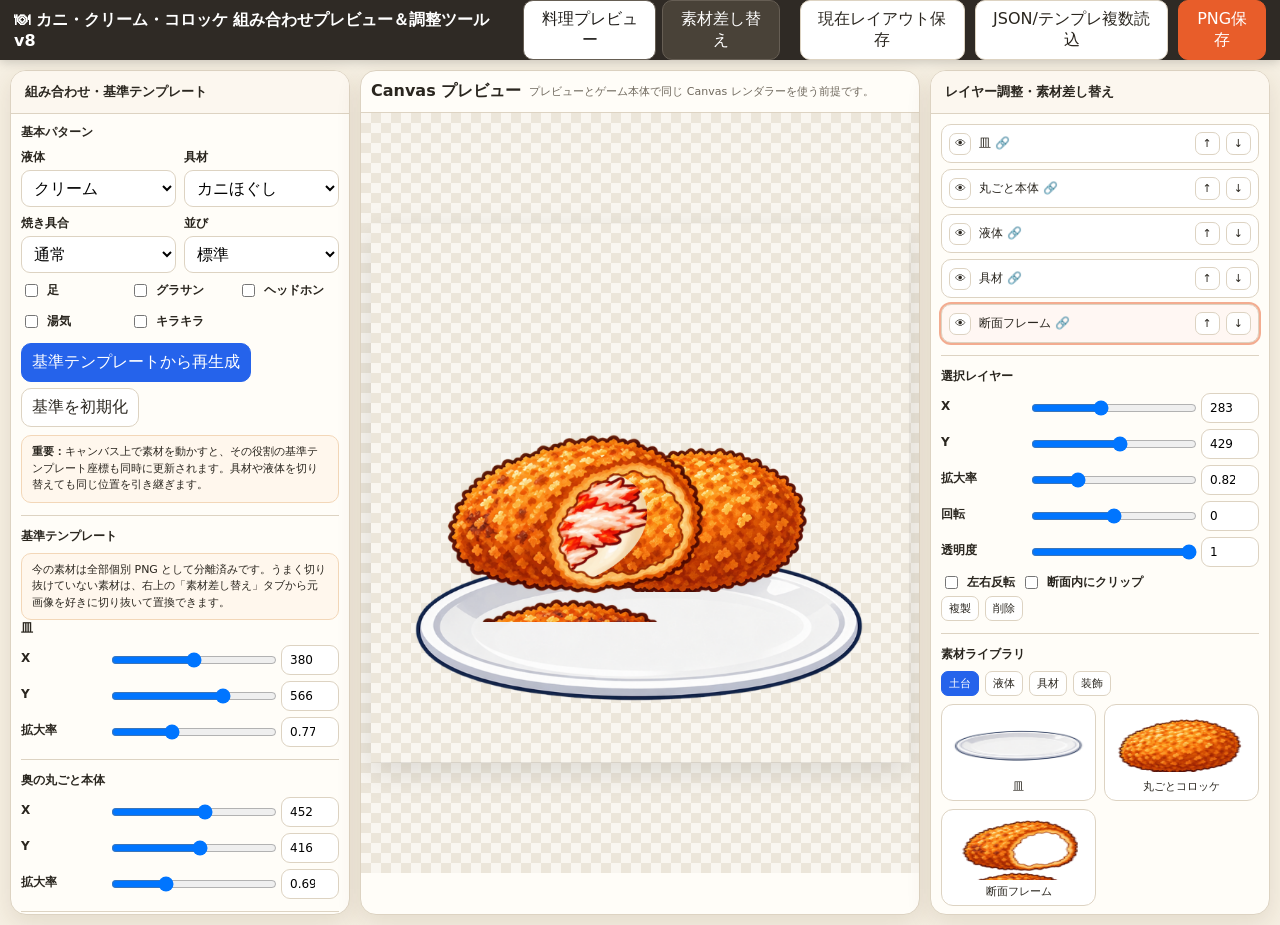
==== index.html @ 798da075 "Add files via upload" ====
<!doctype html><html lang="ja"><head><meta charset="utf-8"><meta name="viewport" content="width=device-width,initial-scale=1,viewport-fit=cover"><title>料理アセット調整ツール v8</title>
<style>
:root{--bg:#f6f0e3;--panel:#fffdf8;--line:#ddd3c2;--ink:#2a261f;--sub:#6f685d;--accent:#e85d2a;--accent2:#2563eb;--shadow:0 8px 24px rgba(87,60,23,.12)}
*{box-sizing:border-box}body{margin:0;background:var(--bg);color:var(--ink);font-family:system-ui,-apple-system,"Yu Gothic UI","Hiragino Sans",sans-serif}button,input,select{font:inherit}button{border:1px solid var(--line);background:white;border-radius:10px;padding:8px 10px;cursor:pointer;color:var(--ink)}button:hover{background:#fff7f0}.primary{background:var(--accent);color:#fff;border-color:var(--accent)}.blue{background:var(--accent2);color:#fff;border-color:var(--accent2)}
header{height:60px;background:#2f2a25;color:#fff;display:flex;align-items:center;gap:10px;padding:0 14px;position:sticky;top:0;z-index:5;box-shadow:0 2px 10px rgba(0,0,0,.18)}header h1{margin:0;font-size:16px;font-weight:800}.spacer{flex:1}.tabs{display:flex;gap:6px}.tabBtn{background:#494238;color:#fff;border-color:#665e54}.tabBtn.active{background:#fff;color:#1f1d1a}
main{padding:10px}.view{display:none}.view.active{display:grid}.panel{background:var(--panel);border:1px solid var(--line);border-radius:16px;box-shadow:var(--shadow);overflow:hidden}.panelTitle{padding:12px 14px;border-bottom:1px solid var(--line);background:#fcf7ef;font-size:13px;font-weight:800}.panelBody{padding:10px;overflow:auto;max-height:calc(100vh - 100px)}.section{border-top:1px solid var(--line);margin-top:12px;padding-top:12px}.section:first-child{border-top:0;margin-top:0;padding-top:0}.sectionTitle{font-size:12px;font-weight:800;margin-bottom:8px}.small{font-size:11px;color:var(--sub);line-height:1.45}.note{padding:8px 10px;background:#fff7ed;border:1px solid #f3d7b8;border-radius:10px;font-size:11px;line-height:1.5}
label{font-size:12px;font-weight:700;display:block;margin-bottom:4px}select,input[type=number]{width:100%;padding:7px 8px;border:1px solid var(--line);border-radius:9px;background:#fff}.grid2{display:grid;grid-template-columns:1fr 1fr;gap:8px}.grid3{display:grid;grid-template-columns:1fr 1fr 1fr;gap:8px}.row{display:flex;gap:6px;align-items:center;flex-wrap:wrap}.check{display:flex;align-items:center;gap:6px;font-size:12px;font-weight:600}.props{display:grid;grid-template-columns:82px 1fr 58px;gap:6px;align-items:center;font-size:12px;margin-bottom:6px}.props input[type=range]{width:100%}
#previewView{grid-template-columns:340px minmax(420px,1fr) 340px;gap:10px}.stagePanel{display:flex;flex-direction:column}.stageTop{padding:10px;border-bottom:1px solid var(--line);display:flex;gap:8px;align-items:center;flex-wrap:wrap}.stageWrap{display:flex;align-items:center;justify-content:center;padding:10px;background:linear-gradient(45deg,#ece6da 25%,transparent 25%) 0 0/20px 20px,linear-gradient(45deg,transparent 75%,#ece6da 75%) 0 0/20px 20px,linear-gradient(45deg,transparent 75%,#ece6da 75%) 10px -10px/20px 20px,linear-gradient(45deg,#ece6da 25%,#f9f6f0 25%) 10px -10px/20px 20px;min-height:760px;overflow:auto}#previewCanvas{max-width:100%;height:auto;touch-action:none;background:transparent;box-shadow:0 10px 30px rgba(0,0,0,.12)}
.layerList{display:flex;flex-direction:column;gap:6px}.layerItem{display:grid;grid-template-columns:24px 1fr auto;gap:6px;align-items:center;padding:7px;border:1px solid var(--line);border-radius:10px;background:#fff;cursor:pointer}.layerItem.sel{outline:2px solid rgba(232,93,42,.5);background:#fff7f3}.layerName{font-size:12px;white-space:nowrap;overflow:hidden;text-overflow:ellipsis}.mini{padding:4px 7px;font-size:11px;border-radius:7px}.eye{padding:0;width:22px;height:22px}.assetGrid{display:grid;grid-template-columns:repeat(2,minmax(0,1fr));gap:8px}.assetCard{border:1px solid var(--line);border-radius:12px;background:#fff;padding:6px;cursor:pointer}.assetCard canvas{width:100%;height:68px;display:block}.assetCard span{display:block;font-size:11px;text-align:center;white-space:nowrap;overflow:hidden;text-overflow:ellipsis}.comboGrid{display:grid;grid-template-columns:repeat(2,minmax(0,1fr));gap:8px}.comboCard{border:1px solid var(--line);border-radius:12px;padding:6px;background:white;cursor:pointer}.comboCard canvas{width:100%;height:auto;background:#fbf7ef;border-radius:8px}.comboCard .cap{font-size:11px;line-height:1.3;margin-top:5px;text-align:center}
#assetView{grid-template-columns:320px 1fr 320px;gap:10px}.cropWrap{display:flex;align-items:center;justify-content:center;background:#e9e2d5;min-height:720px;padding:10px}.cropWrap canvas{max-width:100%;height:auto;box-shadow:0 10px 30px rgba(0,0,0,.18)}.sourceThumbs,.assetThumbs{display:grid;gap:8px}.sourceThumb,.assetThumb{display:flex;align-items:center;gap:8px;text-align:left}.sourceThumb canvas,.assetThumb canvas{width:72px;height:52px;background:#f5f1e8;border-radius:8px;border:1px solid var(--line)}.modeGroup{display:grid;grid-template-columns:1fr 1fr 1fr;gap:6px}.modeGroup button.active{background:#2f2a25;color:#fff}.cropResult{width:100%;height:132px;object-fit:contain;border:1px solid var(--line);border-radius:10px;background:repeating-conic-gradient(#eee 0 25%,#fff 0 50%) 50%/16px 16px}
@media(max-width:1200px){#previewView,#assetView{grid-template-columns:1fr}.panelBody{max-height:none}.stageWrap,.cropWrap{min-height:60vh}}
</style></head><body>
<header><h1>🍽 カニ・クリーム・コロッケ 組み合わせプレビュー＆調整ツール v8</h1><div class="tabs"><button class="tabBtn active" data-view="previewView">料理プレビュー</button><button class="tabBtn" data-view="assetView">素材差し替え</button></div><div class="spacer"></div><button id="exportJsonBtn">現在レイアウト保存</button><button id="importJsonBtn">JSON/テンプレ複数読込</button><button id="exportPngBtn" class="primary">PNG保存</button><input id="jsonFile" type="file" accept="application/json,.json" multiple hidden></header>
<main>
<section id="previewView" class="view active">
<aside class="panel"><div class="panelTitle">組み合わせ・基準テンプレート</div><div class="panelBody">
<div class="section"><div class="sectionTitle">基本パターン</div><div class="grid2"><div><label>液体</label><select id="sauceSelect"></select></div><div><label>具材</label><select id="mainSelect"></select></div><div><label>焼き具合</label><select id="finishSelect"></select></div><div><label>並び</label><select id="layoutSelect"><option value="standard">標準</option><option value="ingredientFocus">具材を強調</option><option value="sauceFocus">液体を強調</option></select></div></div><div class="grid3" style="margin-top:8px"><label class="check"><input type="checkbox" id="legsCheck">足</label><label class="check"><input type="checkbox" id="glassCheck">グラサン</label><label class="check"><input type="checkbox" id="headphoneCheck">ヘッドホン</label><label class="check"><input type="checkbox" id="steamCheck">湯気</label><label class="check"><input type="checkbox" id="sparkleCheck">キラキラ</label></div><div class="row" style="margin-top:8px"><button id="applyBasePreset" class="blue">基準テンプレートから再生成</button><button id="resetLayoutBtn">基準を初期化</button></div><div class="note" style="margin-top:8px"><b>重要：</b>キャンバス上で素材を動かすと、その役割の基準テンプレート座標も同時に更新されます。具材や液体を切り替えても同じ位置を引き継ぎます。</div></div>
<div class="section"><div class="sectionTitle">基準テンプレート</div><div class="note">今の素材は全部個別 PNG として分離済みです。うまく切り抜けていない素材は、右上の「素材差し替え」タブから元画像を好きに切り抜いて置換できます。</div><div id="globalControls"></div><div class="row" style="margin-top:8px"><button id="applyGlobalBtn" class="blue">基準テンプレートを反映</button><button id="resetGlobalBtn">基準テンプレートを初期化</button></div></div>
<div class="section"><div class="sectionTitle">テンプレートライブラリ</div>
<div class="grid2"><div><label>テンプレ名</label><input id="templateName" type="text" value="通常料理" style="width:100%;padding:7px 8px;border:1px solid var(--line);border-radius:9px"></div><div><label>保存済み</label><select id="templateSelect"></select></div></div>
<div class="row" style="margin-top:8px"><button id="saveTemplateBtn">現在を保存/更新</button><button id="loadTemplateBtn">選択を読込</button><button id="deleteTemplateBtn">選択を削除</button></div>
<div class="row" style="margin-top:6px"><button id="exportTemplateBtn">選択テンプレを書き出し</button><button id="exportProjectBtn" class="blue">ゲーム取り込み用に全部書き出し</button></div>
<div class="small" style="margin-top:6px">複数のテンプレートを同時に保持できます。v6のJSONを複数選択して読み込むこともできます。ゲーム取り込み用JSONには、全テンプレート・追加レイヤー・素材差し替えをまとめて保存します。</div></div>
<div class="section"><div class="sectionTitle">全パターン一覧</div><div class="row"><button id="buildComboGrid" class="blue">一覧を生成 / 更新</button></div><div id="comboGrid" class="comboGrid" style="margin-top:8px"></div></div>
</div></aside>
<section class="panel stagePanel"><div class="stageTop"><strong>Canvas プレビュー</strong><span class="small">プレビューとゲーム本体で同じ Canvas レンダラーを使う前提です。</span></div><div class="stageWrap"><canvas id="previewCanvas" width="760" height="760"></canvas></div></section>
<aside class="panel"><div class="panelTitle">レイヤー調整・素材差し替え</div><div class="panelBody"><div id="layerList" class="layerList"></div><div class="section"><div class="sectionTitle">選択レイヤー</div><div id="layerNone" class="small">レイヤーを選択してください。</div><div id="layerProps" hidden><div class="props"><label>X</label><input id="xRange" type="range" min="-200" max="960"><input id="xNum" type="number"></div><div class="props"><label>Y</label><input id="yRange" type="range" min="-200" max="960"><input id="yNum" type="number"></div><div class="props"><label>拡大率</label><input id="scaleRange" type="range" min="0.05" max="3" step="0.01"><input id="scaleNum" type="number" step="0.01"></div><div class="props"><label>回転</label><input id="rotRange" type="range" min="-180" max="180"><input id="rotNum" type="number"></div><div class="props"><label>透明度</label><input id="alphaRange" type="range" min="0" max="1" step="0.01"><input id="alphaNum" type="number" step="0.01"></div><div class="row"><label class="check"><input id="flipX" type="checkbox">左右反転</label><label class="check"><input id="clipCheck" type="checkbox">断面内にクリップ</label></div><div class="row"><button id="dupLayerBtn" class="mini">複製</button><button id="delLayerBtn" class="mini">削除</button></div></div></div>
<div class="section"><div class="sectionTitle">素材ライブラリ</div><div class="row" style="margin:8px 0"><button class="mini libTab blue" data-cat="base">土台</button><button class="mini libTab" data-cat="sauce">液体</button><button class="mini libTab" data-cat="main">具材</button><button class="mini libTab" data-cat="extra">装飾</button></div><div id="assetGrid" class="assetGrid"></div></div>
<div class="section"><div class="sectionTitle">断面マスク</div><div class="props"><label>中心X</label><input id="maskX" type="range" min="0" max="760"><input id="maskXn" type="number"></div><div class="props"><label>中心Y</label><input id="maskY" type="range" min="0" max="760"><input id="maskYn" type="number"></div><div class="props"><label>横半径</label><input id="maskRX" type="range" min="20" max="320"><input id="maskRXn" type="number"></div><div class="props"><label>縦半径</label><input id="maskRY" type="range" min="20" max="260"><input id="maskRYn" type="number"></div><label class="check"><input id="showMask" type="checkbox">断面マスクを表示</label></div></div></aside>
</section>
<section id="assetView" class="view">
<aside class="panel"><div class="panelTitle">素材管理</div><div class="panelBody"><div class="section"><div class="sectionTitle">分離済み素材一覧</div><div class="small">ここから置き換えたい素材を選びます。</div><div id="assetThumbs" class="assetThumbs"></div></div><div class="section"><div class="sectionTitle">アセットパック</div><div class="row"><button id="exportAssetPackBtn">差し替え素材を書き出し</button><button id="importAssetPackBtn">差し替え素材を読込</button></div><div class="row" style="margin-top:6px"><button id="resetSelectedAssetBtn">選択素材を初期化</button><button id="resetAllAssetsBtn">全部初期化</button></div><input id="assetPackFile" type="file" accept="application/json" hidden></div></div></aside>
<section class="panel"><div class="panelTitle">元画像から切り抜き</div><div class="panelBody"><div class="section"><div class="sectionTitle">元画像</div><div id="sourceThumbs" class="sourceThumbs"></div><div class="row" style="margin-top:8px"><label class="check">追加ソース画像 <input id="uploadSourceInput" type="file" accept="image/*"></label></div></div><div class="section"><div class="sectionTitle">切り抜き方法</div><div class="modeGroup"><button data-mode="rect" class="active">矩形</button><button data-mode="polygon">多角形</button><button data-mode="free">自由</button></div></div><div class="section"><div class="sectionTitle">設定</div><div class="props"><label>余白</label><input id="cropPad" type="range" min="0" max="80" value="10"><input id="cropPadNum" type="number" value="10"></div><div class="row"><button id="clearCropSel">範囲クリア</button><button id="makeCropBtn" class="blue">切り抜き作成</button><button id="saveCropBtn">PNG保存</button></div><div class="row" style="margin-top:6px"><button id="applyCropToAssetBtn" class="primary">この素材IDを置き換える</button></div></div><div class="cropWrap"><canvas id="cropCanvas" width="960" height="760"></canvas></div></div></section>
<aside class="panel"><div class="panelTitle">切り抜き結果</div><div class="panelBody"><div class="section"><div class="sectionTitle">現在選択中の素材</div><div id="selectedAssetName" class="small">未選択</div><img id="selectedAssetPreview" class="cropResult" alt="selected asset"></div><div class="section"><div class="sectionTitle">切り抜き結果</div><img id="cropResult" class="cropResult" alt="crop result"></div><div class="section"><div class="sectionTitle">使い方</div><div class="note">1. 左の一覧で素材を選ぶ<br>2. 中央で元画像を選ぶ<br>3. 切り抜いて「この素材IDを置き換える」<br>4. 差し替え素材を書き出し、ゲーム側へ持ち込み</div></div></div></aside>
</section>
</main>
<script src="renderer.js"></script>
<script>
const R=window.KaniDishRenderer;const $=s=>document.querySelector(s),$$=s=>Array.from(document.querySelectorAll(s));
const state={images:{},defaultImages:{},overrides:{},slots:R.createDefaultSlots(),mask:R.createDefaultMask(),layers:[],extraLayers:[],templates:[],activeTemplateId:null,selected:null,showMask:false,libCat:'base',selectedAssetId:'plate'};let uid=1,extraSeq=1;
const canvas=$('#previewCanvas'),ctx=canvas.getContext('2d');
function loadImage(src){return new Promise((res,rej)=>{const i=new Image();i.onload=()=>res(i);i.onerror=rej;i.src=src;});}
function blobDataUrl(blob){return new Promise(res=>{const r=new FileReader();r.onload=()=>res(r.result);r.readAsDataURL(blob);});}
function recipe(){return{sauce:$('#sauceSelect').value,main:$('#mainSelect').value,finish:$('#finishSelect').value,layout:$('#layoutSelect').value,legs:$('#legsCheck').checked,glasses:$('#glassCheck').checked,headphones:$('#headphoneCheck').checked,steam:$('#steamCheck').checked,sparkle:$('#sparkleCheck').checked};}
function setRecipe(r){$('#sauceSelect').value=r.sauce;$('#mainSelect').value=r.main;$('#finishSelect').value=r.finish;$('#layoutSelect').value=r.layout||'standard';$('#legsCheck').checked=!!r.legs;$('#glassCheck').checked=!!r.glasses;$('#headphoneCheck').checked=!!r.headphones;$('#steamCheck').checked=!!r.steam;$('#sparkleCheck').checked=!!r.sparkle;}
function rebuild(){const base=R.buildRecipeLayers(recipe(),state.slots,state.mask).map(l=>({...l,uid:'l'+uid++}));const extras=state.extraLayers.map(e=>({...e,uid:'l'+uid++,bound:false}));state.layers=[...base,...extras];state.selected=state.layers.at(-1)?.uid||null;syncLayers();syncProps();draw();}
function draw(){R.renderDish(ctx,state.images,{layers:state.layers,mask:state.mask,recipe:recipe()},{showMask:state.showMask});}
function selected(){return state.layers.find(l=>l.uid===state.selected)||null;}function sorted(){return [...state.layers].sort((a,b)=>a.z-b.z);}
function commitLayerToSlot(l){if(!l)return;if(l.bound&&l.role&&state.slots[l.role]){const s=state.slots[l.role];s.x=l.x;s.y=l.y;s.scale=l.scale;s.rotation=l.rotation;s.z=l.z;s.alpha=l.alpha==null?1:Number(l.alpha);s.flipX=!!l.flipX;s.visible=l.visible!==false;s.clip=!!l.clip;if(l.role==='main'){const r=recipe();s.rotation=l.rotation-(r.main==='kombu'?12:r.main==='boots'?8:0);}return;}if(!l.bound&&l.instanceId){const e=state.extraLayers.find(x=>x.instanceId===l.instanceId);if(e){Object.assign(e,{name:l.name,assetId:l.assetId,semanticRole:l.semanticRole||l.role||inferSemanticRole(l),x:l.x,y:l.y,scale:l.scale,rotation:l.rotation,alpha:l.alpha,flipX:l.flipX,clip:l.clip,visible:l.visible,z:l.z});}}}
function inferSemanticRole(l){if(l?.semanticRole)return l.semanticRole;if(l?.role)return l.role;const id=l?.assetId||'';if(['steam','sparkle','glasses','headphones','shoeL','shoeR'].includes(id))return id;return R.assetMap[id]?.cat||'extra';}
function syncLayers(){const b=$('#layerList');b.innerHTML='';sorted().forEach(l=>{const d=document.createElement('div');d.className='layerItem'+(l.uid===state.selected?' sel':'');d.innerHTML=`<button class="eye mini" data-eye="${l.uid}">${l.visible?'👁':'🚫'}</button><div class="layerName">${l.name}${l.bound?' 🔗':` [${l.semanticRole||inferSemanticRole(l)}]`}</div><div class="row"><button class="mini" data-up="${l.uid}">↑</button><button class="mini" data-down="${l.uid}">↓</button></div>`;d.onclick=e=>{if(e.target.closest('button'))return;state.selected=l.uid;syncLayers();syncProps();draw();};b.appendChild(d);});$$('[data-eye]').forEach(x=>x.onclick=e=>{e.stopPropagation();const l=state.layers.find(q=>q.uid===x.dataset.eye);l.visible=!l.visible;commitLayerToSlot(l);syncLayers();draw();});$$('[data-up]').forEach(x=>x.onclick=e=>{e.stopPropagation();shift(x.dataset.up,1)});$$('[data-down]').forEach(x=>x.onclick=e=>{e.stopPropagation();shift(x.dataset.down,-1)});}
function shift(id,dir){const a=sorted(),i=a.findIndex(x=>x.uid===id),j=i+dir;if(j<0||j>=a.length)return;[a[i].z,a[j].z]=[a[j].z,a[i].z];commitLayerToSlot(a[i]);commitLayerToSlot(a[j]);syncLayers();draw();}
function syncProps(){const l=selected();$('#layerNone').hidden=!!l;$('#layerProps').hidden=!l;if(l){[['x',l.x],['y',l.y],['scale',l.scale],['rot',l.rotation],['alpha',l.alpha]].forEach(([k,v])=>{$('#'+k+'Range').value=v;$('#'+k+'Num').value=v;});$('#flipX').checked=!!l.flipX;$('#clipCheck').checked=!!l.clip;}[['maskX','x'],['maskY','y'],['maskRX','rx'],['maskRY','ry']].forEach(([id,k])=>{$('#'+id).value=state.mask[k];$('#'+id+'n').value=state.mask[k];});$('#showMask').checked=state.showMask;renderSlotControls();}
function bind(id,key){const fn=v=>{const l=selected();if(!l)return;l[key]=Number(v);commitLayerToSlot(l);syncProps();draw();};$('#'+id+'Range').oninput=e=>fn(e.target.value);$('#'+id+'Num').oninput=e=>fn(e.target.value);}bind('x','x');bind('y','y');bind('scale','scale');bind('rot','rotation');bind('alpha','alpha');
$('#flipX').onchange=e=>{const l=selected();if(l){l.flipX=e.target.checked;commitLayerToSlot(l);draw();}};$('#clipCheck').onchange=e=>{const l=selected();if(l){l.clip=e.target.checked;commitLayerToSlot(l);draw();}};$('#dupLayerBtn').onclick=()=>{const l=selected();if(!l)return;const semanticRole=l.semanticRole||l.role||inferSemanticRole(l);const e={instanceId:'extra_'+extraSeq++,semanticRole,role:semanticRole,name:l.name+' 複製',assetId:l.assetId,x:l.x+15,y:l.y+15,scale:l.scale,rotation:l.rotation,alpha:l.alpha,flipX:l.flipX,clip:l.clip,visible:l.visible,z:l.z+.01,bound:false};state.extraLayers.push(e);rebuild();const made=state.layers.find(x=>x.instanceId===e.instanceId);if(made)state.selected=made.uid;syncLayers();syncProps();draw();};$('#delLayerBtn').onclick=()=>{const l=selected();if(l&&!l.bound&&l.instanceId)state.extraLayers=state.extraLayers.filter(x=>x.instanceId!==l.instanceId);state.layers=state.layers.filter(x=>x.uid!==state.selected);state.selected=state.layers.at(-1)?.uid||null;syncLayers();syncProps();draw();};
[['maskX','x'],['maskY','y'],['maskRX','rx'],['maskRY','ry']].forEach(([id,k])=>{const fn=v=>{state.mask[k]=Number(v);syncProps();draw();};$('#'+id).oninput=e=>fn(e.target.value);$('#'+id+'n').oninput=e=>fn(e.target.value);});$('#showMask').onchange=e=>{state.showMask=e.target.checked;draw();};
function renderSlotControls(){const box=$('#globalControls');if(!box)return;box.innerHTML='';const roles=[['plate','皿'],['backBody','奥の丸ごと本体'],['cutFrame','手前の断面'],['sauce','液体'],['main','具材'],['glasses','グラサン'],['headphones','ヘッドホン']];roles.forEach(([role,label])=>{const s=state.slots[role];const sec=document.createElement('div');sec.className='section';sec.innerHTML=`<div class="sectionTitle">${label}</div><div class="props"><label>X</label><input data-role="${role}" data-key="x" type="range" min="-100" max="860" value="${s.x}"><input data-role-num="${role}" data-key="x" type="number" value="${s.x}"></div><div class="props"><label>Y</label><input data-role="${role}" data-key="y" type="range" min="-100" max="860" value="${s.y}"><input data-role-num="${role}" data-key="y" type="number" value="${s.y}"></div><div class="props"><label>拡大率</label><input data-role="${role}" data-key="scale" type="range" min=".1" max="2" step=".01" value="${s.scale}"><input data-role-num="${role}" data-key="scale" type="number" step=".01" value="${s.scale}"></div>`;box.appendChild(sec);});$$('[data-role]').forEach(el=>el.oninput=e=>{const r=e.target.dataset.role,k=e.target.dataset.key;state.slots[r][k]=Number(e.target.value);rebuild();});$$('[data-role-num]').forEach(el=>el.oninput=e=>{const r=e.target.dataset.role,k=e.target.dataset.key;state.slots[r][k]=Number(e.target.value);rebuild();});}
$('#applyGlobalBtn').onclick=()=>rebuild();$('#resetGlobalBtn').onclick=()=>{state.slots=R.createDefaultSlots();state.mask=R.createDefaultMask();rebuild();};
function renderAssetGrid(){const grid=$('#assetGrid');const list=state.libCat==='base'?[R.assetMap.plate,R.assetMap.whole,R.assetMap.cutFrame]:state.libCat==='sauce'?R.defs.sauces:state.libCat==='main'?R.defs.mains:[R.assetMap.shoeL,R.assetMap.shoeR,R.assetMap.glasses,R.assetMap.headphones,R.assetMap.steam,R.assetMap.sparkle];grid.innerHTML='';list.forEach(def=>{const c=document.createElement('div');c.className='assetCard';c.appendChild(R.makeThumbCanvas(state.images[def.id]));const sp=document.createElement('span');sp.textContent=def.name+(state.overrides[def.id]?' *':'');c.appendChild(sp);c.onclick=()=>{const l=selected();if(!l){alert('先にレイヤーを選択してください。');return;}l.assetId=def.id;l.name=def.name;commitLayerToSlot(l);draw();syncLayers();};grid.appendChild(c);});}
$$('.libTab').forEach(b=>b.onclick=()=>{$$('.libTab').forEach(x=>x.classList.remove('blue'));b.classList.add('blue');state.libCat=b.dataset.cat;renderAssetGrid();});
function renderCombos(){const box=$('#comboGrid');box.innerHTML='';const r=recipe();R.defs.mains.forEach(m=>R.defs.sauces.forEach(s=>{const card=document.createElement('div');card.className='comboCard';const cv=document.createElement('canvas');cv.width=220;cv.height=170;const tmp=document.createElement('canvas');tmp.width=760;tmp.height=760;R.renderDish(tmp.getContext('2d'),state.images,{layers:R.buildRecipeLayers({...r,main:m.id,sauce:s.id},state.slots,state.mask),mask:state.mask,recipe:{...r,main:m.id,sauce:s.id}},{backgroundFill:'#fbf7ef'});cv.getContext('2d').drawImage(tmp,0,0,220,170);card.appendChild(cv);const cap=document.createElement('div');cap.className='cap';cap.textContent=`${m.name} × ${s.name}`;card.appendChild(cap);card.onclick=()=>{$('#mainSelect').value=m.id;$('#sauceSelect').value=s.id;rebuild();};box.appendChild(card);}));}
let drag=null;function pt(e){const r=canvas.getBoundingClientRect();return{x:(e.clientX-r.left)*760/r.width,y:(e.clientY-r.top)*760/r.height};}function hit(p){for(const l of sorted().reverse()){if(l.visible===false)continue;const img=state.images[l.assetId];if(Math.abs(p.x-l.x)<=img.width*l.scale/2&&Math.abs(p.y-l.y)<=img.height*l.scale/2)return l;}return null;}
canvas.onpointerdown=e=>{const p=pt(e),l=hit(p);if(!l)return;state.selected=l.uid;syncLayers();syncProps();drag={uid:l.uid,dx:p.x-l.x,dy:p.y-l.y};canvas.setPointerCapture(e.pointerId);};canvas.onpointermove=e=>{if(!drag)return;const p=pt(e),l=state.layers.find(x=>x.uid===drag.uid);if(!l)return;l.x=p.x-drag.dx;l.y=p.y-drag.dy;commitLayerToSlot(l);syncProps();draw();};canvas.onpointerup=()=>drag=null;canvas.onpointerleave=()=>drag=null;
function download(blob,name){const a=document.createElement('a');a.href=URL.createObjectURL(blob);a.download=name;a.click();setTimeout(()=>URL.revokeObjectURL(a.href),1500);}$('#exportPngBtn').onclick=()=>{R.renderDish(ctx,state.images,{layers:state.layers,mask:state.mask,recipe:recipe()},{backgroundFill:'#fff'});canvas.toBlob(b=>download(b,'dish-preview.png'));setTimeout(draw,30);};
async function applyOverrides(obj){state.overrides={...obj};state.images={...state.defaultImages};for(const[id,url]of Object.entries(state.overrides))if(url)state.images[id]=await loadImage(url);}
function currentTemplateSnapshot(name){return{id:state.activeTemplateId||('tpl_'+Date.now()+'_'+Math.random().toString(16).slice(2)),name:name||$('#templateName').value.trim()||'テンプレート',slots:JSON.parse(JSON.stringify(state.slots)),mask:JSON.parse(JSON.stringify(state.mask)),recipe:JSON.parse(JSON.stringify(recipe())),extraLayers:JSON.parse(JSON.stringify(state.extraLayers))};}
function normalizeExtraLayers(arr){return(Array.isArray(arr)?arr:[]).map((e,i)=>({instanceId:e.instanceId||('extra_'+extraSeq++),semanticRole:e.semanticRole||e.role||inferSemanticRole(e),role:e.semanticRole||e.role||inferSemanticRole(e),name:e.name||R.assetMap[e.assetId]?.name||'追加レイヤー',assetId:e.assetId,x:Number(e.x||0),y:Number(e.y||0),scale:Number(e.scale||1),rotation:Number(e.rotation||0),alpha:e.alpha==null?1:Number(e.alpha),flipX:!!e.flipX,clip:!!e.clip,visible:e.visible!==false,z:Number(e.z||6),bound:false}));}
async function loadTemplateObject(o){state.slots=Object.assign(R.createDefaultSlots(),o.slots||{});state.mask=Object.assign(R.createDefaultMask(),o.mask||{});setRecipe(Object.assign({},R.defaultRecipe,o.recipe||{}));state.extraLayers=normalizeExtraLayers(o.extraLayers||o.extras||[]);if(o.overrides)await applyOverrides({...state.overrides,...o.overrides});rebuild();renderAssetGrid();renderAssetThumbs();}
function saveTemplateLibrary(){localStorage.setItem('kaniDishTemplateLibraryV8',JSON.stringify(state.templates));}
function renderTemplateLibrary(){const sel=$('#templateSelect');if(!sel)return;sel.innerHTML=state.templates.length?state.templates.map(t=>`<option value="${t.id}">${t.name}</option>`).join(''):'<option value="">（まだありません）</option>';if(state.activeTemplateId&&state.templates.some(t=>t.id===state.activeTemplateId))sel.value=state.activeTemplateId;else if(state.templates[0])sel.value=state.templates[0].id;}
function upsertCurrentTemplate(){const name=$('#templateName').value.trim()||'テンプレート';let id=state.activeTemplateId;let idx=state.templates.findIndex(t=>t.id===id);if(idx<0){id='tpl_'+Date.now()+'_'+Math.random().toString(16).slice(2);state.activeTemplateId=id;idx=state.templates.length;}const snap=currentTemplateSnapshot(name);snap.id=id;if(idx===state.templates.length)state.templates.push(snap);else state.templates[idx]=snap;saveTemplateLibrary();renderTemplateLibrary();return snap;}
$('#exportJsonBtn').onclick=()=>download(new Blob([JSON.stringify({format:'kani-dish-layout-v7',slots:state.slots,mask:state.mask,recipe:recipe(),extraLayers:state.extraLayers,overrides:state.overrides},null,2)],{type:'application/json'}),'kani-dish-layout-v7.json');
$('#importJsonBtn').onclick=()=>$('#jsonFile').click();
$('#jsonFile').onchange=async e=>{const files=[...e.target.files];if(!files.length)return;let first=null;for(const f of files){try{const o=JSON.parse(await f.text());if((o.format==='kani-dish-project-v8'||o.format==='kani-dish-project-v8')&&Array.isArray(o.templates)){if(o.overrides)await applyOverrides({...state.overrides,...o.overrides});for(const t of o.templates){const nt={...t,id:t.id||('tpl_'+Date.now()+'_'+Math.random().toString(16).slice(2)),name:t.name||f.name.replace(/\.json$/i,'')};const ix=state.templates.findIndex(x=>x.id===nt.id);if(ix>=0)state.templates[ix]=nt;else state.templates.push(nt);if(!first)first=nt;}}else{const nt={id:'tpl_'+Date.now()+'_'+Math.random().toString(16).slice(2),name:o.name||f.name.replace(/\.json$/i,''),slots:o.slots||R.createDefaultSlots(),mask:o.mask||R.createDefaultMask(),recipe:o.recipe||R.defaultRecipe,extraLayers:o.extraLayers||o.extras||[]};if(o.overrides)await applyOverrides({...state.overrides,...o.overrides});state.templates.push(nt);if(!first)first=nt;}}catch(err){alert(`${f.name}: 読み込み失敗 - ${err.message}`);}}saveTemplateLibrary();renderTemplateLibrary();if(first){state.activeTemplateId=first.id;$('#templateName').value=first.name;await loadTemplateObject(first);}e.target.value='';};
$('#applyBasePreset').onclick=()=>rebuild();$('#resetLayoutBtn').onclick=()=>{state.slots=R.createDefaultSlots();state.mask=R.createDefaultMask();state.extraLayers=[];rebuild();};$('#buildComboGrid').onclick=renderCombos;
$('#saveTemplateBtn').onclick=()=>{upsertCurrentTemplate();alert('テンプレートライブラリに保存しました。');};
$('#loadTemplateBtn').onclick=async()=>{const id=$('#templateSelect').value,t=state.templates.find(x=>x.id===id);if(!t)return alert('テンプレートを選択してください。');state.activeTemplateId=t.id;$('#templateName').value=t.name;await loadTemplateObject(t);};
$('#deleteTemplateBtn').onclick=()=>{const id=$('#templateSelect').value;if(!id)return;state.templates=state.templates.filter(t=>t.id!==id);if(state.activeTemplateId===id)state.activeTemplateId=null;saveTemplateLibrary();renderTemplateLibrary();};
$('#exportTemplateBtn').onclick=()=>{const id=$('#templateSelect').value,t=state.templates.find(x=>x.id===id)||upsertCurrentTemplate();download(new Blob([JSON.stringify({format:'kani-dish-template-v8',...t,overrides:state.overrides},null,2)],{type:'application/json'}),`${(t.name||'template').replace(/[\\/:*?\"<>|]/g,'_')}.json`);};
$('#exportProjectBtn').onclick=()=>{upsertCurrentTemplate();const project={format:'kani-dish-project-v8',version:8,exportedAt:new Date().toISOString(),canvas:{width:760,height:760},templates:state.templates,overrides:state.overrides,assetIds:Object.keys(R.assetMap),roleSchema:{baseSlots:['plate','backBody','sauce','main','cutFrame','shoeL','shoeR','glasses','headphones','steam','sparkle'],slotFields:['x','y','scale','rotation','alpha','flipX','clip','visible','z'],extraLayerFields:['instanceId','semanticRole','role','assetId','x','y','scale','rotation','alpha','flipX','clip','visible','z'],meaning:'基準スロットと追加レイヤーの両方で alpha / flipX / clip / visible / z を保存します。semanticRole は複製元の意味を保持します。例: 湯気を複製すると semanticRole=steam のままです。'},notes:'ゲーム本体取り込み用。templatesには複数レイアウトを保存。基準スロットの左右反転・透明度・表示状態も保持し、extraLayersには複製した湯気などの意味付き追加レイヤーを保存。'};download(new Blob([JSON.stringify(project,null,2)],{type:'application/json'}),'kani-dish-game-project-v8.json');};
// asset manager / crop (same source images, replacement changes asset ID itself)
function renderAssetThumbs(){const box=$('#assetThumbs');box.innerHTML='';Object.values(R.assetMap).forEach(d=>{const b=document.createElement('button');b.className='assetThumb';b.style.outline=state.selectedAssetId===d.id?'2px solid #2563eb':'none';b.appendChild(R.makeThumbCanvas(state.images[d.id],72,52));const s=document.createElement('span');s.textContent=d.name+(state.overrides[d.id]?' *':'');b.appendChild(s);b.onclick=()=>{state.selectedAssetId=d.id;renderAssetThumbs();renderSelectedAsset();};box.appendChild(b);});renderSelectedAsset();}
function renderSelectedAsset(){const d=R.assetMap[state.selectedAssetId];$('#selectedAssetName').textContent=d?`${d.name} (${d.id})`:'未選択';$('#selectedAssetPreview').src=state.images[state.selectedAssetId]?.src||'';}
const sourceDefs=[{id:'croq',name:'コロッケ素材シート',src:'source/croquette_sheet.png'},{id:'fill',name:'具材素材シート',src:'source/fill_sheet.png'}],sourceImages={};let currentSourceId='croq';const cropCanvas=$('#cropCanvas'),cctx=cropCanvas.getContext('2d');let cropMode='rect',selection=[],drawing=false,start=null,resultBlob=null,view={scale:1,ox:0,oy:0};
function currentImg(){return sourceImages[currentSourceId];}function renderSources(){const box=$('#sourceThumbs');box.innerHTML='';for(const[id,img]of Object.entries(sourceImages)){const b=document.createElement('button');b.className='sourceThumb';b.style.outline=currentSourceId===id?'2px solid #2563eb':'none';b.appendChild(R.makeThumbCanvas(img,72,52));const s=document.createElement('span');s.textContent=sourceDefs.find(x=>x.id===id)?.name||id;b.appendChild(s);b.onclick=()=>{currentSourceId=id;fit();selection=[];renderSources();drawCrop();};box.appendChild(b);}}
function fit(){const i=currentImg();if(!i)return;view.scale=Math.min((960-30)/i.width,(760-30)/i.height);view.ox=(960-i.width*view.scale)/2;view.oy=(760-i.height*view.scale)/2;}function cp(e){const r=cropCanvas.getBoundingClientRect();return{x:(e.clientX-r.left)*960/r.width,y:(e.clientY-r.top)*760/r.height};}function toImg(p){return{x:(p.x-view.ox)/view.scale,y:(p.y-view.oy)/view.scale};}function toC(p){return{x:p.x*view.scale+view.ox,y:p.y*view.scale+view.oy};}
function drawCrop(){cctx.clearRect(0,0,960,760);cctx.fillStyle='#d8d0c4';cctx.fillRect(0,0,960,760);const i=currentImg();if(!i)return;cctx.drawImage(i,view.ox,view.oy,i.width*view.scale,i.height*view.scale);if(selection.length){cctx.beginPath();let p=toC(selection[0]);cctx.moveTo(p.x,p.y);for(let n=1;n<selection.length;n++){p=toC(selection[n]);cctx.lineTo(p.x,p.y);}if(cropMode==='rect'||(cropMode==='free'&&!drawing))cctx.closePath();cctx.fillStyle='rgba(239,84,40,.18)';cctx.strokeStyle='#ef5428';cctx.fill();cctx.stroke();}}
$$('[data-mode]').forEach(b=>b.onclick=()=>{$$('[data-mode]').forEach(x=>x.classList.remove('active'));b.classList.add('active');cropMode=b.dataset.mode;selection=[];drawCrop();});$('#clearCropSel').onclick=()=>{selection=[];drawCrop();};cropCanvas.onpointerdown=e=>{const p=toImg(cp(e));if(cropMode==='rect'){drawing=true;start=p;selection=[p,p,{...p},{...p}];}else if(cropMode==='polygon'){selection.push(p);drawCrop();}else{drawing=true;selection=[p];}};cropCanvas.onpointermove=e=>{if(!drawing)return;const p=toImg(cp(e));if(cropMode==='rect'){const a=start,b=p;selection=[{x:a.x,y:a.y},{x:b.x,y:a.y},{x:b.x,y:b.y},{x:a.x,y:b.y}];}else if(cropMode==='free'){const l=selection.at(-1);if(!l||Math.hypot(l.x-p.x,l.y-p.y)>5/view.scale)selection.push(p);}drawCrop();};cropCanvas.onpointerup=()=>{drawing=false;drawCrop();};cropCanvas.onwheel=e=>{e.preventDefault();const p=cp(e),old=view.scale,m=e.deltaY<0?1.12:.89;view.scale=Math.max(.08,Math.min(6,old*m));const ix=(p.x-view.ox)/old,iy=(p.y-view.oy)/old;view.ox=p.x-ix*view.scale;view.oy=p.y-iy*view.scale;drawCrop();};
$('#cropPad').oninput=e=>$('#cropPadNum').value=e.target.value;$('#cropPadNum').oninput=e=>$('#cropPad').value=e.target.value;async function makeCrop(){const i=currentImg();if(!i||selection.length<3)return alert('切り抜き範囲を作ってください。');const pad=Number($('#cropPad').value),xs=selection.map(p=>p.x),ys=selection.map(p=>p.y),minX=Math.max(0,Math.floor(Math.min(...xs))),maxX=Math.min(i.width,Math.ceil(Math.max(...xs))),minY=Math.max(0,Math.floor(Math.min(...ys))),maxY=Math.min(i.height,Math.ceil(Math.max(...ys))),out=document.createElement('canvas');out.width=maxX-minX+pad*2;out.height=maxY-minY+pad*2;const x=out.getContext('2d');x.beginPath();selection.forEach((p,n)=>{const xx=p.x-minX+pad,yy=p.y-minY+pad;n?x.lineTo(xx,yy):x.moveTo(xx,yy);});x.closePath();x.clip();x.drawImage(i,-minX+pad,-minY+pad);resultBlob=await new Promise(res=>out.toBlob(res,'image/png'));$('#cropResult').src=URL.createObjectURL(resultBlob);return resultBlob;}$('#makeCropBtn').onclick=makeCrop;$('#saveCropBtn').onclick=async()=>{const b=resultBlob||await makeCrop();if(b)download(b,'cropped-asset.png');};$('#applyCropToAssetBtn').onclick=async()=>{const b=resultBlob||await makeCrop();if(!b)return;const url=await blobDataUrl(b),id=state.selectedAssetId;state.overrides[id]=url;state.images[id]=await loadImage(url);renderAssetGrid();renderAssetThumbs();draw();alert(`${R.assetMap[id].name} の素材ID自体を置き換えました。テンプレート座標はそのまま引き継ぎます。`);};
$('#exportAssetPackBtn').onclick=()=>download(new Blob([JSON.stringify({format:'kani-asset-pack-v2',overrides:state.overrides},null,2)],{type:'application/json'}),'kani-asset-pack-v2.json');$('#importAssetPackBtn').onclick=()=>$('#assetPackFile').click();$('#assetPackFile').onchange=async e=>{const o=JSON.parse(await e.target.files[0].text());await applyOverrides(o.overrides||{});renderAssetGrid();renderAssetThumbs();draw();};$('#resetSelectedAssetBtn').onclick=()=>{delete state.overrides[state.selectedAssetId];state.images[state.selectedAssetId]=state.defaultImages[state.selectedAssetId];renderAssetGrid();renderAssetThumbs();draw();};$('#resetAllAssetsBtn').onclick=()=>{state.overrides={};state.images={...state.defaultImages};renderAssetGrid();renderAssetThumbs();draw();};$('#uploadSourceInput').onchange=async e=>{const f=e.target.files[0];if(!f)return;const url=URL.createObjectURL(f),im=await loadImage(url),id='upload_'+Date.now();sourceImages[id]=im;sourceDefs.push({id,name:f.name});currentSourceId=id;fit();renderSources();drawCrop();};
$$('.tabBtn').forEach(b=>b.onclick=()=>{$$('.tabBtn').forEach(x=>x.classList.toggle('active',x===b));$$('.view').forEach(v=>v.classList.toggle('active',v.id===b.dataset.view));if(b.dataset.view==='assetView')drawCrop();});
(async()=>{state.defaultImages=await R.loadDefaultImages(loadImage);state.images={...state.defaultImages};$('#sauceSelect').innerHTML=R.defs.sauces.map(x=>`<option value="${x.id}">${x.name}</option>`).join('');$('#mainSelect').innerHTML=R.defs.mains.map(x=>`<option value="${x.id}">${x.name}</option>`).join('');$('#finishSelect').innerHTML='<option value="normal">通常</option><option value="golden">こんがり</option><option value="burnt">焦げ</option><option value="charcoal">丸焦げ</option>';try{state.templates=JSON.parse(localStorage.getItem('kaniDishTemplateLibraryV8')||'[]');}catch{state.templates=[];}if(!state.templates.length){try{state.templates=JSON.parse(localStorage.getItem('kaniDishTemplateLibraryV7')||'[]');if(state.templates.length)saveTemplateLibrary();}catch{}}if(!state.templates.length){try{const legacy=JSON.parse(localStorage.getItem('kaniDishTemplateV6')||'null');if(legacy)state.templates.push({id:'migrated_v6',name:'v6保存テンプレート',slots:legacy.slots||R.createDefaultSlots(),mask:legacy.mask||R.createDefaultMask(),recipe:legacy.recipe||R.defaultRecipe,extraLayers:legacy.extraLayers||legacy.extras||[]});}catch{}}renderTemplateLibrary();setRecipe(R.defaultRecipe);renderAssetGrid();rebuild();renderCombos();renderAssetThumbs();sourceImages.croq=await loadImage('source/croquette_sheet.png');sourceImages.fill=await loadImage('source/fill_sheet.png');renderSources();fit();drawCrop();})();
</script>
</body></html>
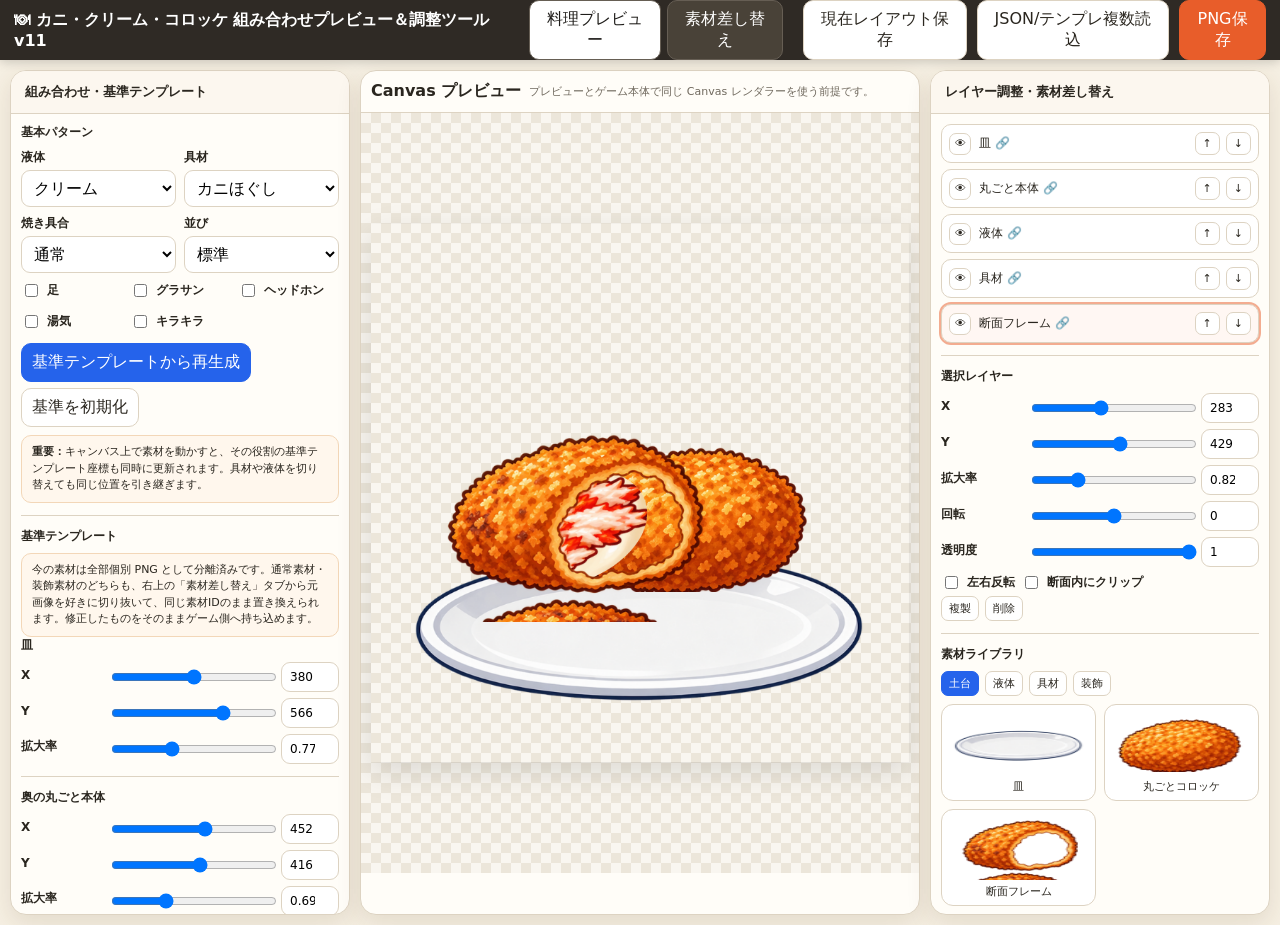
==== commit 02250aed: "Add files via upload" ====
--- a/index.html
+++ b/index.html
@@ -1,4 +1,4 @@
-<!doctype html><html lang="ja"><head><meta charset="utf-8"><meta name="viewport" content="width=device-width,initial-scale=1,viewport-fit=cover"><title>料理アセット調整ツール v8</title>
+<!doctype html><html lang="ja"><head><meta charset="utf-8"><meta name="viewport" content="width=device-width,initial-scale=1,viewport-fit=cover"><title>料理アセット調整ツール v11</title>
 <style>
 :root{--bg:#f6f0e3;--panel:#fffdf8;--line:#ddd3c2;--ink:#2a261f;--sub:#6f685d;--accent:#e85d2a;--accent2:#2563eb;--shadow:0 8px 24px rgba(87,60,23,.12)}
 *{box-sizing:border-box}body{margin:0;background:var(--bg);color:var(--ink);font-family:system-ui,-apple-system,"Yu Gothic UI","Hiragino Sans",sans-serif}button,input,select{font:inherit}button{border:1px solid var(--line);background:white;border-radius:10px;padding:8px 10px;cursor:pointer;color:var(--ink)}button:hover{background:#fff7f0}.primary{background:var(--accent);color:#fff;border-color:var(--accent)}.blue{background:var(--accent2);color:#fff;border-color:var(--accent2)}
@@ -8,14 +8,16 @@
 #previewView{grid-template-columns:340px minmax(420px,1fr) 340px;gap:10px}.stagePanel{display:flex;flex-direction:column}.stageTop{padding:10px;border-bottom:1px solid var(--line);display:flex;gap:8px;align-items:center;flex-wrap:wrap}.stageWrap{display:flex;align-items:center;justify-content:center;padding:10px;background:linear-gradient(45deg,#ece6da 25%,transparent 25%) 0 0/20px 20px,linear-gradient(45deg,transparent 75%,#ece6da 75%) 0 0/20px 20px,linear-gradient(45deg,transparent 75%,#ece6da 75%) 10px -10px/20px 20px,linear-gradient(45deg,#ece6da 25%,#f9f6f0 25%) 10px -10px/20px 20px;min-height:760px;overflow:auto}#previewCanvas{max-width:100%;height:auto;touch-action:none;background:transparent;box-shadow:0 10px 30px rgba(0,0,0,.12)}
 .layerList{display:flex;flex-direction:column;gap:6px}.layerItem{display:grid;grid-template-columns:24px 1fr auto;gap:6px;align-items:center;padding:7px;border:1px solid var(--line);border-radius:10px;background:#fff;cursor:pointer}.layerItem.sel{outline:2px solid rgba(232,93,42,.5);background:#fff7f3}.layerName{font-size:12px;white-space:nowrap;overflow:hidden;text-overflow:ellipsis}.mini{padding:4px 7px;font-size:11px;border-radius:7px}.eye{padding:0;width:22px;height:22px}.assetGrid{display:grid;grid-template-columns:repeat(2,minmax(0,1fr));gap:8px}.assetCard{border:1px solid var(--line);border-radius:12px;background:#fff;padding:6px;cursor:pointer}.assetCard canvas{width:100%;height:68px;display:block}.assetCard span{display:block;font-size:11px;text-align:center;white-space:nowrap;overflow:hidden;text-overflow:ellipsis}.comboGrid{display:grid;grid-template-columns:repeat(2,minmax(0,1fr));gap:8px}.comboCard{border:1px solid var(--line);border-radius:12px;padding:6px;background:white;cursor:pointer}.comboCard canvas{width:100%;height:auto;background:#fbf7ef;border-radius:8px}.comboCard .cap{font-size:11px;line-height:1.3;margin-top:5px;text-align:center}
 #assetView{grid-template-columns:320px 1fr 320px;gap:10px}.cropWrap{display:flex;align-items:center;justify-content:center;background:#e9e2d5;min-height:720px;padding:10px}.cropWrap canvas{max-width:100%;height:auto;box-shadow:0 10px 30px rgba(0,0,0,.18)}.sourceThumbs,.assetThumbs{display:grid;gap:8px}.sourceThumb,.assetThumb{display:flex;align-items:center;gap:8px;text-align:left}.sourceThumb canvas,.assetThumb canvas{width:72px;height:52px;background:#f5f1e8;border-radius:8px;border:1px solid var(--line)}.modeGroup{display:grid;grid-template-columns:1fr 1fr 1fr;gap:6px}.modeGroup button.active{background:#2f2a25;color:#fff}.cropResult{width:100%;height:132px;object-fit:contain;border:1px solid var(--line);border-radius:10px;background:repeating-conic-gradient(#eee 0 25%,#fff 0 50%) 50%/16px 16px}
+.sourceThumb,.assetThumb{padding:6px;border:1px solid var(--line);border-radius:10px;background:white}.sourceThumb span,.assetThumb span{font-size:11px;line-height:1.35}
+
 @media(max-width:1200px){#previewView,#assetView{grid-template-columns:1fr}.panelBody{max-height:none}.stageWrap,.cropWrap{min-height:60vh}}
 </style></head><body>
-<header><h1>🍽 カニ・クリーム・コロッケ 組み合わせプレビュー＆調整ツール v8</h1><div class="tabs"><button class="tabBtn active" data-view="previewView">料理プレビュー</button><button class="tabBtn" data-view="assetView">素材差し替え</button></div><div class="spacer"></div><button id="exportJsonBtn">現在レイアウト保存</button><button id="importJsonBtn">JSON/テンプレ複数読込</button><button id="exportPngBtn" class="primary">PNG保存</button><input id="jsonFile" type="file" accept="application/json,.json" multiple hidden></header>
+<header><h1>🍽 カニ・クリーム・コロッケ 組み合わせプレビュー＆調整ツール v11</h1><div class="tabs"><button class="tabBtn active" data-view="previewView">料理プレビュー</button><button class="tabBtn" data-view="assetView">素材差し替え</button></div><div class="spacer"></div><button id="exportJsonBtn">現在レイアウト保存</button><button id="importJsonBtn">JSON/テンプレ複数読込</button><button id="exportPngBtn" class="primary">PNG保存</button><input id="jsonFile" type="file" accept="application/json,.json" multiple hidden></header>
 <main>
 <section id="previewView" class="view active">
 <aside class="panel"><div class="panelTitle">組み合わせ・基準テンプレート</div><div class="panelBody">
 <div class="section"><div class="sectionTitle">基本パターン</div><div class="grid2"><div><label>液体</label><select id="sauceSelect"></select></div><div><label>具材</label><select id="mainSelect"></select></div><div><label>焼き具合</label><select id="finishSelect"></select></div><div><label>並び</label><select id="layoutSelect"><option value="standard">標準</option><option value="ingredientFocus">具材を強調</option><option value="sauceFocus">液体を強調</option></select></div></div><div class="grid3" style="margin-top:8px"><label class="check"><input type="checkbox" id="legsCheck">足</label><label class="check"><input type="checkbox" id="glassCheck">グラサン</label><label class="check"><input type="checkbox" id="headphoneCheck">ヘッドホン</label><label class="check"><input type="checkbox" id="steamCheck">湯気</label><label class="check"><input type="checkbox" id="sparkleCheck">キラキラ</label></div><div class="row" style="margin-top:8px"><button id="applyBasePreset" class="blue">基準テンプレートから再生成</button><button id="resetLayoutBtn">基準を初期化</button></div><div class="note" style="margin-top:8px"><b>重要：</b>キャンバス上で素材を動かすと、その役割の基準テンプレート座標も同時に更新されます。具材や液体を切り替えても同じ位置を引き継ぎます。</div></div>
-<div class="section"><div class="sectionTitle">基準テンプレート</div><div class="note">今の素材は全部個別 PNG として分離済みです。うまく切り抜けていない素材は、右上の「素材差し替え」タブから元画像を好きに切り抜いて置換できます。</div><div id="globalControls"></div><div class="row" style="margin-top:8px"><button id="applyGlobalBtn" class="blue">基準テンプレートを反映</button><button id="resetGlobalBtn">基準テンプレートを初期化</button></div></div>
+<div class="section"><div class="sectionTitle">基準テンプレート</div><div class="note">今の素材は全部個別 PNG として分離済みです。通常素材・装飾素材のどちらも、右上の「素材差し替え」タブから元画像を好きに切り抜いて、同じ素材IDのまま置き換えられます。修正したものをそのままゲーム側へ持ち込めます。</div><div id="globalControls"></div><div class="row" style="margin-top:8px"><button id="applyGlobalBtn" class="blue">基準テンプレートを反映</button><button id="resetGlobalBtn">基準テンプレートを初期化</button></div></div>
 <div class="section"><div class="sectionTitle">テンプレートライブラリ</div>
 <div class="grid2"><div><label>テンプレ名</label><input id="templateName" type="text" value="通常料理" style="width:100%;padding:7px 8px;border:1px solid var(--line);border-radius:9px"></div><div><label>保存済み</label><select id="templateSelect"></select></div></div>
 <div class="row" style="margin-top:8px"><button id="saveTemplateBtn">現在を保存/更新</button><button id="loadTemplateBtn">選択を読込</button><button id="deleteTemplateBtn">選択を削除</button></div>
@@ -29,15 +31,31 @@
 <div class="section"><div class="sectionTitle">断面マスク</div><div class="props"><label>中心X</label><input id="maskX" type="range" min="0" max="760"><input id="maskXn" type="number"></div><div class="props"><label>中心Y</label><input id="maskY" type="range" min="0" max="760"><input id="maskYn" type="number"></div><div class="props"><label>横半径</label><input id="maskRX" type="range" min="20" max="320"><input id="maskRXn" type="number"></div><div class="props"><label>縦半径</label><input id="maskRY" type="range" min="20" max="260"><input id="maskRYn" type="number"></div><label class="check"><input id="showMask" type="checkbox">断面マスクを表示</label></div></div></aside>
 </section>
 <section id="assetView" class="view">
-<aside class="panel"><div class="panelTitle">素材管理</div><div class="panelBody"><div class="section"><div class="sectionTitle">分離済み素材一覧</div><div class="small">ここから置き換えたい素材を選びます。</div><div id="assetThumbs" class="assetThumbs"></div></div><div class="section"><div class="sectionTitle">アセットパック</div><div class="row"><button id="exportAssetPackBtn">差し替え素材を書き出し</button><button id="importAssetPackBtn">差し替え素材を読込</button></div><div class="row" style="margin-top:6px"><button id="resetSelectedAssetBtn">選択素材を初期化</button><button id="resetAllAssetsBtn">全部初期化</button></div><input id="assetPackFile" type="file" accept="application/json" hidden></div></div></aside>
+<aside class="panel"><div class="panelTitle">素材管理</div><div class="panelBody"><div class="section"><div class="sectionTitle">分離済み素材一覧</div><div class="small">ここから置き換えたい素材を選びます。通常素材も装飾素材も同じ手順で差し替えできます。</div><div id="assetThumbs" class="assetThumbs"></div></div><div class="section"><div class="sectionTitle">アセットパック</div><div class="row"><button id="exportAssetPackBtn">差し替え素材を書き出し</button><button id="importAssetPackBtn">差し替え素材を読込</button></div><div class="row" style="margin-top:6px"><button id="resetSelectedAssetBtn">選択素材を初期化</button><button id="resetAllAssetsBtn">全部初期化</button></div><input id="assetPackFile" type="file" accept="application/json" hidden></div></div></aside>
 <section class="panel"><div class="panelTitle">元画像から切り抜き</div><div class="panelBody"><div class="section"><div class="sectionTitle">元画像</div><div id="sourceThumbs" class="sourceThumbs"></div><div class="row" style="margin-top:8px"><label class="check">追加ソース画像 <input id="uploadSourceInput" type="file" accept="image/*"></label></div></div><div class="section"><div class="sectionTitle">切り抜き方法</div><div class="modeGroup"><button data-mode="rect" class="active">矩形</button><button data-mode="polygon">多角形</button><button data-mode="free">自由</button></div></div><div class="section"><div class="sectionTitle">設定</div><div class="props"><label>余白</label><input id="cropPad" type="range" min="0" max="80" value="10"><input id="cropPadNum" type="number" value="10"></div><div class="row"><button id="clearCropSel">範囲クリア</button><button id="makeCropBtn" class="blue">切り抜き作成</button><button id="saveCropBtn">PNG保存</button></div><div class="row" style="margin-top:6px"><button id="applyCropToAssetBtn" class="primary">この素材IDを置き換える</button></div></div><div class="cropWrap"><canvas id="cropCanvas" width="960" height="760"></canvas></div></div></section>
-<aside class="panel"><div class="panelTitle">切り抜き結果</div><div class="panelBody"><div class="section"><div class="sectionTitle">現在選択中の素材</div><div id="selectedAssetName" class="small">未選択</div><img id="selectedAssetPreview" class="cropResult" alt="selected asset"></div><div class="section"><div class="sectionTitle">切り抜き結果</div><img id="cropResult" class="cropResult" alt="crop result"></div><div class="section"><div class="sectionTitle">使い方</div><div class="note">1. 左の一覧で素材を選ぶ<br>2. 中央で元画像を選ぶ<br>3. 切り抜いて「この素材IDを置き換える」<br>4. 差し替え素材を書き出し、ゲーム側へ持ち込み</div></div></div></aside>
+<aside class="panel"><div class="panelTitle">切り抜き結果</div><div class="panelBody"><div class="section"><div class="sectionTitle">現在選択中の素材</div><div id="selectedAssetName" class="small">未選択</div><img id="selectedAssetPreview" class="cropResult" alt="selected asset"></div><div class="section"><div class="sectionTitle">切り抜き結果</div><img id="cropResult" class="cropResult" alt="crop result"></div><div class="section"><div class="sectionTitle">使い方</div><div class="note">1. 左の一覧で素材を選ぶ<br>2. 中央で原本シート or 追加ソース画像を選ぶ<br>3. 切り抜いて「この素材IDを置き換える」<br>4. 差し替え素材を書き出し、こちらへ送る</div></div></div></aside>
 </section>
 </main>
 <script src="renderer.js"></script>
 <script>
 const R=window.KaniDishRenderer;const $=s=>document.querySelector(s),$$=s=>Array.from(document.querySelectorAll(s));
 const state={images:{},defaultImages:{},overrides:{},slots:R.createDefaultSlots(),mask:R.createDefaultMask(),layers:[],extraLayers:[],templates:[],activeTemplateId:null,selected:null,showMask:false,libCat:'base',selectedAssetId:'plate'};let uid=1,extraSeq=1;
+
+async function fileToDataUrl(path){
+  const r=await fetch(path); const b=await r.blob();
+  return await blobDataUrl(b);
+}
+async function ensureBundledAccessoryOverrides(){
+  const ids=['glasses','headphones'];
+  for(const id of ids){
+    if(!state.overrides[id]){
+      const def=R.assetMap[id];
+      if(def&&def.src){
+        try{ state.overrides[id]=await fileToDataUrl(def.src); }catch(e){}
+      }
+    }
+  }
+}
 const canvas=$('#previewCanvas'),ctx=canvas.getContext('2d');
 function loadImage(src){return new Promise((res,rej)=>{const i=new Image();i.onload=()=>res(i);i.onerror=rej;i.src=src;});}
 function blobDataUrl(blob){return new Promise(res=>{const r=new FileReader();r.onload=()=>res(r.result);r.readAsDataURL(blob);});}
@@ -69,19 +87,19 @@
 function saveTemplateLibrary(){localStorage.setItem('kaniDishTemplateLibraryV8',JSON.stringify(state.templates));}
 function renderTemplateLibrary(){const sel=$('#templateSelect');if(!sel)return;sel.innerHTML=state.templates.length?state.templates.map(t=>`<option value="${t.id}">${t.name}</option>`).join(''):'<option value="">（まだありません）</option>';if(state.activeTemplateId&&state.templates.some(t=>t.id===state.activeTemplateId))sel.value=state.activeTemplateId;else if(state.templates[0])sel.value=state.templates[0].id;}
 function upsertCurrentTemplate(){const name=$('#templateName').value.trim()||'テンプレート';let id=state.activeTemplateId;let idx=state.templates.findIndex(t=>t.id===id);if(idx<0){id='tpl_'+Date.now()+'_'+Math.random().toString(16).slice(2);state.activeTemplateId=id;idx=state.templates.length;}const snap=currentTemplateSnapshot(name);snap.id=id;if(idx===state.templates.length)state.templates.push(snap);else state.templates[idx]=snap;saveTemplateLibrary();renderTemplateLibrary();return snap;}
-$('#exportJsonBtn').onclick=()=>download(new Blob([JSON.stringify({format:'kani-dish-layout-v7',slots:state.slots,mask:state.mask,recipe:recipe(),extraLayers:state.extraLayers,overrides:state.overrides},null,2)],{type:'application/json'}),'kani-dish-layout-v7.json');
+$('#exportJsonBtn').onclick=async()=>{await ensureBundledAccessoryOverrides();download(new Blob([JSON.stringify({format:'kani-dish-layout-v7',slots:state.slots,mask:state.mask,recipe:recipe(),extraLayers:state.extraLayers,overrides:state.overrides},null,2)],{type:'application/json'}),'kani-dish-layout-v7.json');};
 $('#importJsonBtn').onclick=()=>$('#jsonFile').click();
 $('#jsonFile').onchange=async e=>{const files=[...e.target.files];if(!files.length)return;let first=null;for(const f of files){try{const o=JSON.parse(await f.text());if((o.format==='kani-dish-project-v8'||o.format==='kani-dish-project-v8')&&Array.isArray(o.templates)){if(o.overrides)await applyOverrides({...state.overrides,...o.overrides});for(const t of o.templates){const nt={...t,id:t.id||('tpl_'+Date.now()+'_'+Math.random().toString(16).slice(2)),name:t.name||f.name.replace(/\.json$/i,'')};const ix=state.templates.findIndex(x=>x.id===nt.id);if(ix>=0)state.templates[ix]=nt;else state.templates.push(nt);if(!first)first=nt;}}else{const nt={id:'tpl_'+Date.now()+'_'+Math.random().toString(16).slice(2),name:o.name||f.name.replace(/\.json$/i,''),slots:o.slots||R.createDefaultSlots(),mask:o.mask||R.createDefaultMask(),recipe:o.recipe||R.defaultRecipe,extraLayers:o.extraLayers||o.extras||[]};if(o.overrides)await applyOverrides({...state.overrides,...o.overrides});state.templates.push(nt);if(!first)first=nt;}}catch(err){alert(`${f.name}: 読み込み失敗 - ${err.message}`);}}saveTemplateLibrary();renderTemplateLibrary();if(first){state.activeTemplateId=first.id;$('#templateName').value=first.name;await loadTemplateObject(first);}e.target.value='';};
 $('#applyBasePreset').onclick=()=>rebuild();$('#resetLayoutBtn').onclick=()=>{state.slots=R.createDefaultSlots();state.mask=R.createDefaultMask();state.extraLayers=[];rebuild();};$('#buildComboGrid').onclick=renderCombos;
 $('#saveTemplateBtn').onclick=()=>{upsertCurrentTemplate();alert('テンプレートライブラリに保存しました。');};
 $('#loadTemplateBtn').onclick=async()=>{const id=$('#templateSelect').value,t=state.templates.find(x=>x.id===id);if(!t)return alert('テンプレートを選択してください。');state.activeTemplateId=t.id;$('#templateName').value=t.name;await loadTemplateObject(t);};
 $('#deleteTemplateBtn').onclick=()=>{const id=$('#templateSelect').value;if(!id)return;state.templates=state.templates.filter(t=>t.id!==id);if(state.activeTemplateId===id)state.activeTemplateId=null;saveTemplateLibrary();renderTemplateLibrary();};
-$('#exportTemplateBtn').onclick=()=>{const id=$('#templateSelect').value,t=state.templates.find(x=>x.id===id)||upsertCurrentTemplate();download(new Blob([JSON.stringify({format:'kani-dish-template-v8',...t,overrides:state.overrides},null,2)],{type:'application/json'}),`${(t.name||'template').replace(/[\\/:*?\"<>|]/g,'_')}.json`);};
-$('#exportProjectBtn').onclick=()=>{upsertCurrentTemplate();const project={format:'kani-dish-project-v8',version:8,exportedAt:new Date().toISOString(),canvas:{width:760,height:760},templates:state.templates,overrides:state.overrides,assetIds:Object.keys(R.assetMap),roleSchema:{baseSlots:['plate','backBody','sauce','main','cutFrame','shoeL','shoeR','glasses','headphones','steam','sparkle'],slotFields:['x','y','scale','rotation','alpha','flipX','clip','visible','z'],extraLayerFields:['instanceId','semanticRole','role','assetId','x','y','scale','rotation','alpha','flipX','clip','visible','z'],meaning:'基準スロットと追加レイヤーの両方で alpha / flipX / clip / visible / z を保存します。semanticRole は複製元の意味を保持します。例: 湯気を複製すると semanticRole=steam のままです。'},notes:'ゲーム本体取り込み用。templatesには複数レイアウトを保存。基準スロットの左右反転・透明度・表示状態も保持し、extraLayersには複製した湯気などの意味付き追加レイヤーを保存。'};download(new Blob([JSON.stringify(project,null,2)],{type:'application/json'}),'kani-dish-game-project-v8.json');};
+$('#exportTemplateBtn').onclick=async()=>{await ensureBundledAccessoryOverrides();const id=$('#templateSelect').value,t=state.templates.find(x=>x.id===id)||upsertCurrentTemplate();download(new Blob([JSON.stringify({format:'kani-dish-template-v8',...t,overrides:state.overrides},null,2)],{type:'application/json'}),`${(t.name||'template').replace(/[\\/:*?\"<>|]/g,'_')}.json`);};
+$('#exportProjectBtn').onclick=async()=>{await ensureBundledAccessoryOverrides();upsertCurrentTemplate();const project={format:'kani-dish-project-v8',version:8,exportedAt:new Date().toISOString(),canvas:{width:760,height:760},templates:state.templates,overrides:state.overrides,assetIds:Object.keys(R.assetMap),roleSchema:{baseSlots:['plate','backBody','sauce','main','cutFrame','shoeL','shoeR','glasses','headphones','steam','sparkle'],slotFields:['x','y','scale','rotation','alpha','flipX','clip','visible','z'],extraLayerFields:['instanceId','semanticRole','role','assetId','x','y','scale','rotation','alpha','flipX','clip','visible','z'],meaning:'基準スロットと追加レイヤーの両方で alpha / flipX / clip / visible / z を保存します。semanticRole は複製元の意味を保持します。例: 湯気を複製すると semanticRole=steam のままです。'},notes:'ゲーム本体取り込み用。templatesには複数レイアウトを保存。基準スロットの左右反転・透明度・表示状態も保持し、extraLayersには複製した湯気などの意味付き追加レイヤーを保存。'};download(new Blob([JSON.stringify(project,null,2)],{type:'application/json'}),'kani-dish-game-project-v8.json');};
 // asset manager / crop (same source images, replacement changes asset ID itself)
 function renderAssetThumbs(){const box=$('#assetThumbs');box.innerHTML='';Object.values(R.assetMap).forEach(d=>{const b=document.createElement('button');b.className='assetThumb';b.style.outline=state.selectedAssetId===d.id?'2px solid #2563eb':'none';b.appendChild(R.makeThumbCanvas(state.images[d.id],72,52));const s=document.createElement('span');s.textContent=d.name+(state.overrides[d.id]?' *':'');b.appendChild(s);b.onclick=()=>{state.selectedAssetId=d.id;renderAssetThumbs();renderSelectedAsset();};box.appendChild(b);});renderSelectedAsset();}
 function renderSelectedAsset(){const d=R.assetMap[state.selectedAssetId];$('#selectedAssetName').textContent=d?`${d.name} (${d.id})`:'未選択';$('#selectedAssetPreview').src=state.images[state.selectedAssetId]?.src||'';}
-const sourceDefs=[{id:'croq',name:'コロッケ素材シート',src:'source/croquette_sheet.png'},{id:'fill',name:'具材素材シート',src:'source/fill_sheet.png'}],sourceImages={};let currentSourceId='croq';const cropCanvas=$('#cropCanvas'),cctx=cropCanvas.getContext('2d');let cropMode='rect',selection=[],drawing=false,start=null,resultBlob=null,view={scale:1,ox:0,oy:0};
+const sourceDefs=[{id:'croq',name:'原本A: コロッケ素材シート',src:'source/croquette_sheet.png'},{id:'fill',name:'原本B: 具材素材シート',src:'source/fill_sheet.png'},{id:'croq2',name:'補助A: コロッケ素材シート(別版)',src:'source/croquette_sheet_alt.png'},{id:'fill2',name:'補助B: 具材素材シート(別版)',src:'source/fill_sheet_alt.png'},{id:'croqL',name:'旧版: コロッケ素材シート',src:'source/croquette_sheet_legacy.png'},{id:'fillL',name:'旧版: 具材素材シート',src:'source/fill_sheet_legacy.png'}],sourceImages={};let currentSourceId='croq';const cropCanvas=$('#cropCanvas'),cctx=cropCanvas.getContext('2d');let cropMode='rect',selection=[],drawing=false,start=null,resultBlob=null,view={scale:1,ox:0,oy:0};
 function currentImg(){return sourceImages[currentSourceId];}function renderSources(){const box=$('#sourceThumbs');box.innerHTML='';for(const[id,img]of Object.entries(sourceImages)){const b=document.createElement('button');b.className='sourceThumb';b.style.outline=currentSourceId===id?'2px solid #2563eb':'none';b.appendChild(R.makeThumbCanvas(img,72,52));const s=document.createElement('span');s.textContent=sourceDefs.find(x=>x.id===id)?.name||id;b.appendChild(s);b.onclick=()=>{currentSourceId=id;fit();selection=[];renderSources();drawCrop();};box.appendChild(b);}}
 function fit(){const i=currentImg();if(!i)return;view.scale=Math.min((960-30)/i.width,(760-30)/i.height);view.ox=(960-i.width*view.scale)/2;view.oy=(760-i.height*view.scale)/2;}function cp(e){const r=cropCanvas.getBoundingClientRect();return{x:(e.clientX-r.left)*960/r.width,y:(e.clientY-r.top)*760/r.height};}function toImg(p){return{x:(p.x-view.ox)/view.scale,y:(p.y-view.oy)/view.scale};}function toC(p){return{x:p.x*view.scale+view.ox,y:p.y*view.scale+view.oy};}
 function drawCrop(){cctx.clearRect(0,0,960,760);cctx.fillStyle='#d8d0c4';cctx.fillRect(0,0,960,760);const i=currentImg();if(!i)return;cctx.drawImage(i,view.ox,view.oy,i.width*view.scale,i.height*view.scale);if(selection.length){cctx.beginPath();let p=toC(selection[0]);cctx.moveTo(p.x,p.y);for(let n=1;n<selection.length;n++){p=toC(selection[n]);cctx.lineTo(p.x,p.y);}if(cropMode==='rect'||(cropMode==='free'&&!drawing))cctx.closePath();cctx.fillStyle='rgba(239,84,40,.18)';cctx.strokeStyle='#ef5428';cctx.fill();cctx.stroke();}}
@@ -89,6 +107,6 @@
 $('#cropPad').oninput=e=>$('#cropPadNum').value=e.target.value;$('#cropPadNum').oninput=e=>$('#cropPad').value=e.target.value;async function makeCrop(){const i=currentImg();if(!i||selection.length<3)return alert('切り抜き範囲を作ってください。');const pad=Number($('#cropPad').value),xs=selection.map(p=>p.x),ys=selection.map(p=>p.y),minX=Math.max(0,Math.floor(Math.min(...xs))),maxX=Math.min(i.width,Math.ceil(Math.max(...xs))),minY=Math.max(0,Math.floor(Math.min(...ys))),maxY=Math.min(i.height,Math.ceil(Math.max(...ys))),out=document.createElement('canvas');out.width=maxX-minX+pad*2;out.height=maxY-minY+pad*2;const x=out.getContext('2d');x.beginPath();selection.forEach((p,n)=>{const xx=p.x-minX+pad,yy=p.y-minY+pad;n?x.lineTo(xx,yy):x.moveTo(xx,yy);});x.closePath();x.clip();x.drawImage(i,-minX+pad,-minY+pad);resultBlob=await new Promise(res=>out.toBlob(res,'image/png'));$('#cropResult').src=URL.createObjectURL(resultBlob);return resultBlob;}$('#makeCropBtn').onclick=makeCrop;$('#saveCropBtn').onclick=async()=>{const b=resultBlob||await makeCrop();if(b)download(b,'cropped-asset.png');};$('#applyCropToAssetBtn').onclick=async()=>{const b=resultBlob||await makeCrop();if(!b)return;const url=await blobDataUrl(b),id=state.selectedAssetId;state.overrides[id]=url;state.images[id]=await loadImage(url);renderAssetGrid();renderAssetThumbs();draw();alert(`${R.assetMap[id].name} の素材ID自体を置き換えました。テンプレート座標はそのまま引き継ぎます。`);};
 $('#exportAssetPackBtn').onclick=()=>download(new Blob([JSON.stringify({format:'kani-asset-pack-v2',overrides:state.overrides},null,2)],{type:'application/json'}),'kani-asset-pack-v2.json');$('#importAssetPackBtn').onclick=()=>$('#assetPackFile').click();$('#assetPackFile').onchange=async e=>{const o=JSON.parse(await e.target.files[0].text());await applyOverrides(o.overrides||{});renderAssetGrid();renderAssetThumbs();draw();};$('#resetSelectedAssetBtn').onclick=()=>{delete state.overrides[state.selectedAssetId];state.images[state.selectedAssetId]=state.defaultImages[state.selectedAssetId];renderAssetGrid();renderAssetThumbs();draw();};$('#resetAllAssetsBtn').onclick=()=>{state.overrides={};state.images={...state.defaultImages};renderAssetGrid();renderAssetThumbs();draw();};$('#uploadSourceInput').onchange=async e=>{const f=e.target.files[0];if(!f)return;const url=URL.createObjectURL(f),im=await loadImage(url),id='upload_'+Date.now();sourceImages[id]=im;sourceDefs.push({id,name:f.name});currentSourceId=id;fit();renderSources();drawCrop();};
 $$('.tabBtn').forEach(b=>b.onclick=()=>{$$('.tabBtn').forEach(x=>x.classList.toggle('active',x===b));$$('.view').forEach(v=>v.classList.toggle('active',v.id===b.dataset.view));if(b.dataset.view==='assetView')drawCrop();});
-(async()=>{state.defaultImages=await R.loadDefaultImages(loadImage);state.images={...state.defaultImages};$('#sauceSelect').innerHTML=R.defs.sauces.map(x=>`<option value="${x.id}">${x.name}</option>`).join('');$('#mainSelect').innerHTML=R.defs.mains.map(x=>`<option value="${x.id}">${x.name}</option>`).join('');$('#finishSelect').innerHTML='<option value="normal">通常</option><option value="golden">こんがり</option><option value="burnt">焦げ</option><option value="charcoal">丸焦げ</option>';try{state.templates=JSON.parse(localStorage.getItem('kaniDishTemplateLibraryV8')||'[]');}catch{state.templates=[];}if(!state.templates.length){try{state.templates=JSON.parse(localStorage.getItem('kaniDishTemplateLibraryV7')||'[]');if(state.templates.length)saveTemplateLibrary();}catch{}}if(!state.templates.length){try{const legacy=JSON.parse(localStorage.getItem('kaniDishTemplateV6')||'null');if(legacy)state.templates.push({id:'migrated_v6',name:'v6保存テンプレート',slots:legacy.slots||R.createDefaultSlots(),mask:legacy.mask||R.createDefaultMask(),recipe:legacy.recipe||R.defaultRecipe,extraLayers:legacy.extraLayers||legacy.extras||[]});}catch{}}renderTemplateLibrary();setRecipe(R.defaultRecipe);renderAssetGrid();rebuild();renderCombos();renderAssetThumbs();sourceImages.croq=await loadImage('source/croquette_sheet.png');sourceImages.fill=await loadImage('source/fill_sheet.png');renderSources();fit();drawCrop();})();
+(async()=>{state.defaultImages=await R.loadDefaultImages(loadImage);state.images={...state.defaultImages};$('#sauceSelect').innerHTML=R.defs.sauces.map(x=>`<option value="${x.id}">${x.name}</option>`).join('');$('#mainSelect').innerHTML=R.defs.mains.map(x=>`<option value="${x.id}">${x.name}</option>`).join('');$('#finishSelect').innerHTML='<option value="normal">通常</option><option value="golden">こんがり</option><option value="burnt">焦げ</option><option value="charcoal">丸焦げ</option>';try{state.templates=JSON.parse(localStorage.getItem('kaniDishTemplateLibraryV8')||'[]');}catch{state.templates=[];}if(!state.templates.length){try{state.templates=JSON.parse(localStorage.getItem('kaniDishTemplateLibraryV7')||'[]');if(state.templates.length)saveTemplateLibrary();}catch{}}if(!state.templates.length){try{const legacy=JSON.parse(localStorage.getItem('kaniDishTemplateV6')||'null');if(legacy)state.templates.push({id:'migrated_v6',name:'v6保存テンプレート',slots:legacy.slots||R.createDefaultSlots(),mask:legacy.mask||R.createDefaultMask(),recipe:legacy.recipe||R.defaultRecipe,extraLayers:legacy.extraLayers||legacy.extras||[]});}catch{}}renderTemplateLibrary();setRecipe(R.defaultRecipe);renderAssetGrid();rebuild();renderCombos();renderAssetThumbs();for(const s of sourceDefs){try{sourceImages[s.id]=await loadImage(s.src);}catch(e){console.warn('source load failed',s.id,e);}}renderSources();fit();drawCrop();})();
 </script>
 </body></html>
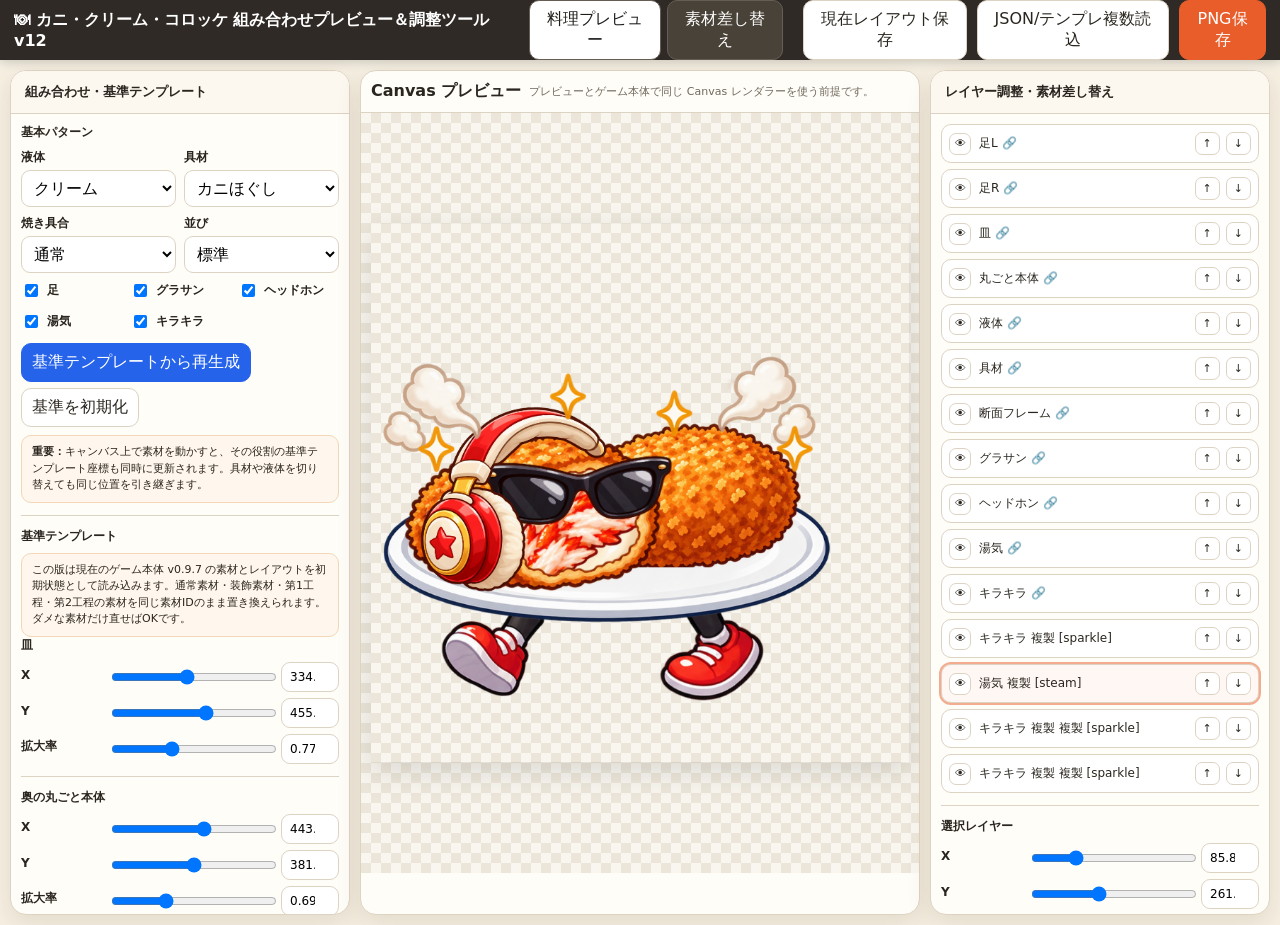
==== commit 0b58ccf6: "Add files via upload" ====
--- a/index.html
+++ b/index.html
@@ -1,4 +1,4 @@
-<!doctype html><html lang="ja"><head><meta charset="utf-8"><meta name="viewport" content="width=device-width,initial-scale=1,viewport-fit=cover"><title>料理アセット調整ツール v11</title>
+<!doctype html><html lang="ja"><head><meta charset="utf-8"><meta name="viewport" content="width=device-width,initial-scale=1,viewport-fit=cover"><title>料理アセット調整ツール v12</title>
 <style>
 :root{--bg:#f6f0e3;--panel:#fffdf8;--line:#ddd3c2;--ink:#2a261f;--sub:#6f685d;--accent:#e85d2a;--accent2:#2563eb;--shadow:0 8px 24px rgba(87,60,23,.12)}
 *{box-sizing:border-box}body{margin:0;background:var(--bg);color:var(--ink);font-family:system-ui,-apple-system,"Yu Gothic UI","Hiragino Sans",sans-serif}button,input,select{font:inherit}button{border:1px solid var(--line);background:white;border-radius:10px;padding:8px 10px;cursor:pointer;color:var(--ink)}button:hover{background:#fff7f0}.primary{background:var(--accent);color:#fff;border-color:var(--accent)}.blue{background:var(--accent2);color:#fff;border-color:var(--accent2)}
@@ -8,16 +8,16 @@
 #previewView{grid-template-columns:340px minmax(420px,1fr) 340px;gap:10px}.stagePanel{display:flex;flex-direction:column}.stageTop{padding:10px;border-bottom:1px solid var(--line);display:flex;gap:8px;align-items:center;flex-wrap:wrap}.stageWrap{display:flex;align-items:center;justify-content:center;padding:10px;background:linear-gradient(45deg,#ece6da 25%,transparent 25%) 0 0/20px 20px,linear-gradient(45deg,transparent 75%,#ece6da 75%) 0 0/20px 20px,linear-gradient(45deg,transparent 75%,#ece6da 75%) 10px -10px/20px 20px,linear-gradient(45deg,#ece6da 25%,#f9f6f0 25%) 10px -10px/20px 20px;min-height:760px;overflow:auto}#previewCanvas{max-width:100%;height:auto;touch-action:none;background:transparent;box-shadow:0 10px 30px rgba(0,0,0,.12)}
 .layerList{display:flex;flex-direction:column;gap:6px}.layerItem{display:grid;grid-template-columns:24px 1fr auto;gap:6px;align-items:center;padding:7px;border:1px solid var(--line);border-radius:10px;background:#fff;cursor:pointer}.layerItem.sel{outline:2px solid rgba(232,93,42,.5);background:#fff7f3}.layerName{font-size:12px;white-space:nowrap;overflow:hidden;text-overflow:ellipsis}.mini{padding:4px 7px;font-size:11px;border-radius:7px}.eye{padding:0;width:22px;height:22px}.assetGrid{display:grid;grid-template-columns:repeat(2,minmax(0,1fr));gap:8px}.assetCard{border:1px solid var(--line);border-radius:12px;background:#fff;padding:6px;cursor:pointer}.assetCard canvas{width:100%;height:68px;display:block}.assetCard span{display:block;font-size:11px;text-align:center;white-space:nowrap;overflow:hidden;text-overflow:ellipsis}.comboGrid{display:grid;grid-template-columns:repeat(2,minmax(0,1fr));gap:8px}.comboCard{border:1px solid var(--line);border-radius:12px;padding:6px;background:white;cursor:pointer}.comboCard canvas{width:100%;height:auto;background:#fbf7ef;border-radius:8px}.comboCard .cap{font-size:11px;line-height:1.3;margin-top:5px;text-align:center}
 #assetView{grid-template-columns:320px 1fr 320px;gap:10px}.cropWrap{display:flex;align-items:center;justify-content:center;background:#e9e2d5;min-height:720px;padding:10px}.cropWrap canvas{max-width:100%;height:auto;box-shadow:0 10px 30px rgba(0,0,0,.18)}.sourceThumbs,.assetThumbs{display:grid;gap:8px}.sourceThumb,.assetThumb{display:flex;align-items:center;gap:8px;text-align:left}.sourceThumb canvas,.assetThumb canvas{width:72px;height:52px;background:#f5f1e8;border-radius:8px;border:1px solid var(--line)}.modeGroup{display:grid;grid-template-columns:1fr 1fr 1fr;gap:6px}.modeGroup button.active{background:#2f2a25;color:#fff}.cropResult{width:100%;height:132px;object-fit:contain;border:1px solid var(--line);border-radius:10px;background:repeating-conic-gradient(#eee 0 25%,#fff 0 50%) 50%/16px 16px}
-.sourceThumb,.assetThumb{padding:6px;border:1px solid var(--line);border-radius:10px;background:white}.sourceThumb span,.assetThumb span{font-size:11px;line-height:1.35}
+.sourceThumb,.assetThumb{padding:6px;border:1px solid var(--line);border-radius:10px;background:white}.sourceThumb span,.assetThumb span{font-size:11px;line-height:1.35}.assetGroupTitle{font-size:11px;font-weight:900;color:#5d5144;background:#eee5d7;border-radius:8px;padding:6px 8px;margin-top:7px}
 
 @media(max-width:1200px){#previewView,#assetView{grid-template-columns:1fr}.panelBody{max-height:none}.stageWrap,.cropWrap{min-height:60vh}}
 </style></head><body>
-<header><h1>🍽 カニ・クリーム・コロッケ 組み合わせプレビュー＆調整ツール v11</h1><div class="tabs"><button class="tabBtn active" data-view="previewView">料理プレビュー</button><button class="tabBtn" data-view="assetView">素材差し替え</button></div><div class="spacer"></div><button id="exportJsonBtn">現在レイアウト保存</button><button id="importJsonBtn">JSON/テンプレ複数読込</button><button id="exportPngBtn" class="primary">PNG保存</button><input id="jsonFile" type="file" accept="application/json,.json" multiple hidden></header>
+<header><h1>🍽 カニ・クリーム・コロッケ 組み合わせプレビュー＆調整ツール v12</h1><div class="tabs"><button class="tabBtn active" data-view="previewView">料理プレビュー</button><button class="tabBtn" data-view="assetView">素材差し替え</button></div><div class="spacer"></div><button id="exportJsonBtn">現在レイアウト保存</button><button id="importJsonBtn">JSON/テンプレ複数読込</button><button id="exportPngBtn" class="primary">PNG保存</button><input id="jsonFile" type="file" accept="application/json,.json" multiple hidden></header>
 <main>
 <section id="previewView" class="view active">
 <aside class="panel"><div class="panelTitle">組み合わせ・基準テンプレート</div><div class="panelBody">
 <div class="section"><div class="sectionTitle">基本パターン</div><div class="grid2"><div><label>液体</label><select id="sauceSelect"></select></div><div><label>具材</label><select id="mainSelect"></select></div><div><label>焼き具合</label><select id="finishSelect"></select></div><div><label>並び</label><select id="layoutSelect"><option value="standard">標準</option><option value="ingredientFocus">具材を強調</option><option value="sauceFocus">液体を強調</option></select></div></div><div class="grid3" style="margin-top:8px"><label class="check"><input type="checkbox" id="legsCheck">足</label><label class="check"><input type="checkbox" id="glassCheck">グラサン</label><label class="check"><input type="checkbox" id="headphoneCheck">ヘッドホン</label><label class="check"><input type="checkbox" id="steamCheck">湯気</label><label class="check"><input type="checkbox" id="sparkleCheck">キラキラ</label></div><div class="row" style="margin-top:8px"><button id="applyBasePreset" class="blue">基準テンプレートから再生成</button><button id="resetLayoutBtn">基準を初期化</button></div><div class="note" style="margin-top:8px"><b>重要：</b>キャンバス上で素材を動かすと、その役割の基準テンプレート座標も同時に更新されます。具材や液体を切り替えても同じ位置を引き継ぎます。</div></div>
-<div class="section"><div class="sectionTitle">基準テンプレート</div><div class="note">今の素材は全部個別 PNG として分離済みです。通常素材・装飾素材のどちらも、右上の「素材差し替え」タブから元画像を好きに切り抜いて、同じ素材IDのまま置き換えられます。修正したものをそのままゲーム側へ持ち込めます。</div><div id="globalControls"></div><div class="row" style="margin-top:8px"><button id="applyGlobalBtn" class="blue">基準テンプレートを反映</button><button id="resetGlobalBtn">基準テンプレートを初期化</button></div></div>
+<div class="section"><div class="sectionTitle">基準テンプレート</div><div class="note">この版は現在のゲーム本体 v0.9.7 の素材とレイアウトを初期状態として読み込みます。通常素材・装飾素材・第1工程・第2工程の素材を同じ素材IDのまま置き換えられます。ダメな素材だけ直せばOKです。</div><div id="globalControls"></div><div class="row" style="margin-top:8px"><button id="applyGlobalBtn" class="blue">基準テンプレートを反映</button><button id="resetGlobalBtn">基準テンプレートを初期化</button></div></div>
 <div class="section"><div class="sectionTitle">テンプレートライブラリ</div>
 <div class="grid2"><div><label>テンプレ名</label><input id="templateName" type="text" value="通常料理" style="width:100%;padding:7px 8px;border:1px solid var(--line);border-radius:9px"></div><div><label>保存済み</label><select id="templateSelect"></select></div></div>
 <div class="row" style="margin-top:8px"><button id="saveTemplateBtn">現在を保存/更新</button><button id="loadTemplateBtn">選択を読込</button><button id="deleteTemplateBtn">選択を削除</button></div>
@@ -37,8 +37,34 @@
 </section>
 </main>
 <script src="renderer.js"></script>
+<script src="current-project.js"></script>
 <script>
 const R=window.KaniDishRenderer;const $=s=>document.querySelector(s),$$=s=>Array.from(document.querySelectorAll(s));
+const GAME_ASSET_DEFS=[
+  {id:'stage1_crab',name:'第1工程: カニ',src:'assets/stage1/crab.png',cat:'stage1',gamePath:'assets/stage1/crab.png'},
+  {id:'stage1_hairy',name:'第1工程: 毛ガニ',src:'assets/stage1/hairy.png',cat:'stage1',gamePath:'assets/stage1/hairy.png'},
+  {id:'stage1_king',name:'第1工程: タラバガニ',src:'assets/stage1/king.png',cat:'stage1',gamePath:'assets/stage1/king.png'},
+  {id:'stage1_small',name:'第1工程: 小ガニ',src:'assets/stage1/small.png',cat:'stage1',gamePath:'assets/stage1/small.png'},
+  {id:'stage1_kanikama',name:'第1工程: カニカマ',src:'assets/stage1/kanikama.png',cat:'stage1',gamePath:'assets/stage1/kanikama.png'},
+  {id:'stage1_kombu',name:'第1工程: 昆布',src:'assets/stage1/kombu.png',cat:'stage1',gamePath:'assets/stage1/kombu.png'},
+  {id:'stage1_boot',name:'第1工程: 長靴',src:'assets/stage1/boot.png',cat:'stage1',gamePath:'assets/stage1/boot.png'},
+  {id:'stage1_star',name:'第1工程: ヒトデ',src:'assets/stage1/star.png',cat:'stage1',gamePath:'assets/stage1/star.png'},
+  {id:'stage1_glove',name:'第1工程: 手袋',src:'assets/stage1/glove.png',cat:'stage1',gamePath:'assets/stage1/glove.png'},
+  {id:'stage1_toy',name:'第1工程: 謎のカニ玩具',src:'assets/stage1/toy.png',cat:'stage1',gamePath:'assets/stage1/toy.png'},
+  {id:'stage2_bowl',name:'第2工程: ボウル',src:'assets/stage2/bowl.png',cat:'stage2',gamePath:'assets/stage2/bowl.png'},
+  {id:'stage2_cream',name:'第2工程: クリーム',src:'assets/stage2/cream.png',cat:'stage2',gamePath:'assets/stage2/cream.png'},
+  {id:'stage2_ice',name:'第2工程: アイス',src:'assets/stage2/ice.png',cat:'stage2',gamePath:'assets/stage2/ice.png'},
+  {id:'stage2_mayo',name:'第2工程: マヨ',src:'assets/stage2/mayo.png',cat:'stage2',gamePath:'assets/stage2/mayo.png'},
+  {id:'stage2_yogurt',name:'第2工程: ヨーグルト',src:'assets/stage2/yogurt.png',cat:'stage2',gamePath:'assets/stage2/yogurt.png'},
+  {id:'stage2_milk',name:'第2工程: 牛乳',src:'assets/stage2/milk.png',cat:'stage2',gamePath:'assets/stage2/milk.png'},
+  {id:'stage2_condensed',name:'第2工程: 練乳',src:'assets/stage2/condensed.png',cat:'stage2',gamePath:'assets/stage2/condensed.png'},
+  {id:'stage2_white',name:'第2工程: 白い液体',src:'assets/stage2/white.png',cat:'stage2',gamePath:'assets/stage2/white.png'},
+  {id:'stage2_soft',name:'第2工程: やわらか素材',src:'assets/stage2/soft.png',cat:'stage2',gamePath:'assets/stage2/soft.png'},
+  {id:'stage2_sauce',name:'第2工程: ソース',src:'assets/stage2/sauce.png',cat:'stage2',gamePath:'assets/stage2/sauce.png'},
+  {id:'stage2_foam',name:'第2工程: 泡',src:'assets/stage2/foam.png',cat:'stage2',gamePath:'assets/stage2/foam.png'}
+];
+for(const d of GAME_ASSET_DEFS) R.assetMap[d.id]=d;
+const GAME_ASSET_PATHS=Object.fromEntries(GAME_ASSET_DEFS.map(d=>[d.id,d.gamePath]));
 const state={images:{},defaultImages:{},overrides:{},slots:R.createDefaultSlots(),mask:R.createDefaultMask(),layers:[],extraLayers:[],templates:[],activeTemplateId:null,selected:null,showMask:false,libCat:'base',selectedAssetId:'plate'};let uid=1,extraSeq=1;
 
 async function fileToDataUrl(path){
@@ -97,7 +123,7 @@
 $('#exportTemplateBtn').onclick=async()=>{await ensureBundledAccessoryOverrides();const id=$('#templateSelect').value,t=state.templates.find(x=>x.id===id)||upsertCurrentTemplate();download(new Blob([JSON.stringify({format:'kani-dish-template-v8',...t,overrides:state.overrides},null,2)],{type:'application/json'}),`${(t.name||'template').replace(/[\\/:*?\"<>|]/g,'_')}.json`);};
 $('#exportProjectBtn').onclick=async()=>{await ensureBundledAccessoryOverrides();upsertCurrentTemplate();const project={format:'kani-dish-project-v8',version:8,exportedAt:new Date().toISOString(),canvas:{width:760,height:760},templates:state.templates,overrides:state.overrides,assetIds:Object.keys(R.assetMap),roleSchema:{baseSlots:['plate','backBody','sauce','main','cutFrame','shoeL','shoeR','glasses','headphones','steam','sparkle'],slotFields:['x','y','scale','rotation','alpha','flipX','clip','visible','z'],extraLayerFields:['instanceId','semanticRole','role','assetId','x','y','scale','rotation','alpha','flipX','clip','visible','z'],meaning:'基準スロットと追加レイヤーの両方で alpha / flipX / clip / visible / z を保存します。semanticRole は複製元の意味を保持します。例: 湯気を複製すると semanticRole=steam のままです。'},notes:'ゲーム本体取り込み用。templatesには複数レイアウトを保存。基準スロットの左右反転・透明度・表示状態も保持し、extraLayersには複製した湯気などの意味付き追加レイヤーを保存。'};download(new Blob([JSON.stringify(project,null,2)],{type:'application/json'}),'kani-dish-game-project-v8.json');};
 // asset manager / crop (same source images, replacement changes asset ID itself)
-function renderAssetThumbs(){const box=$('#assetThumbs');box.innerHTML='';Object.values(R.assetMap).forEach(d=>{const b=document.createElement('button');b.className='assetThumb';b.style.outline=state.selectedAssetId===d.id?'2px solid #2563eb':'none';b.appendChild(R.makeThumbCanvas(state.images[d.id],72,52));const s=document.createElement('span');s.textContent=d.name+(state.overrides[d.id]?' *':'');b.appendChild(s);b.onclick=()=>{state.selectedAssetId=d.id;renderAssetThumbs();renderSelectedAsset();};box.appendChild(b);});renderSelectedAsset();}
+function renderAssetThumbs(){const box=$('#assetThumbs');box.innerHTML='';let lastGroup='';const groupName={base:'完成料理・土台',sauce:'完成料理・液体',main:'完成料理・具材',extra:'完成料理・装飾',stage1:'第1工程（現在ゲーム実装）',stage2:'第2工程（現在ゲーム実装）'};Object.values(R.assetMap).forEach(d=>{const g=d.cat||'other';if(g!==lastGroup){const h=document.createElement('div');h.className='assetGroupTitle';h.textContent=groupName[g]||g;box.appendChild(h);lastGroup=g;}const b=document.createElement('button');b.className='assetThumb';b.style.outline=state.selectedAssetId===d.id?'2px solid #2563eb':'none';const img=state.images[d.id];if(img)b.appendChild(R.makeThumbCanvas(img,72,52));const s=document.createElement('span');s.textContent=d.name+(state.overrides[d.id]?' *':'');b.appendChild(s);b.onclick=()=>{state.selectedAssetId=d.id;renderAssetThumbs();renderSelectedAsset();};box.appendChild(b);});renderSelectedAsset();}
 function renderSelectedAsset(){const d=R.assetMap[state.selectedAssetId];$('#selectedAssetName').textContent=d?`${d.name} (${d.id})`:'未選択';$('#selectedAssetPreview').src=state.images[state.selectedAssetId]?.src||'';}
 const sourceDefs=[{id:'croq',name:'原本A: コロッケ素材シート',src:'source/croquette_sheet.png'},{id:'fill',name:'原本B: 具材素材シート',src:'source/fill_sheet.png'},{id:'croq2',name:'補助A: コロッケ素材シート(別版)',src:'source/croquette_sheet_alt.png'},{id:'fill2',name:'補助B: 具材素材シート(別版)',src:'source/fill_sheet_alt.png'},{id:'croqL',name:'旧版: コロッケ素材シート',src:'source/croquette_sheet_legacy.png'},{id:'fillL',name:'旧版: 具材素材シート',src:'source/fill_sheet_legacy.png'}],sourceImages={};let currentSourceId='croq';const cropCanvas=$('#cropCanvas'),cctx=cropCanvas.getContext('2d');let cropMode='rect',selection=[],drawing=false,start=null,resultBlob=null,view={scale:1,ox:0,oy:0};
 function currentImg(){return sourceImages[currentSourceId];}function renderSources(){const box=$('#sourceThumbs');box.innerHTML='';for(const[id,img]of Object.entries(sourceImages)){const b=document.createElement('button');b.className='sourceThumb';b.style.outline=currentSourceId===id?'2px solid #2563eb':'none';b.appendChild(R.makeThumbCanvas(img,72,52));const s=document.createElement('span');s.textContent=sourceDefs.find(x=>x.id===id)?.name||id;b.appendChild(s);b.onclick=()=>{currentSourceId=id;fit();selection=[];renderSources();drawCrop();};box.appendChild(b);}}
@@ -105,8 +131,15 @@
 function drawCrop(){cctx.clearRect(0,0,960,760);cctx.fillStyle='#d8d0c4';cctx.fillRect(0,0,960,760);const i=currentImg();if(!i)return;cctx.drawImage(i,view.ox,view.oy,i.width*view.scale,i.height*view.scale);if(selection.length){cctx.beginPath();let p=toC(selection[0]);cctx.moveTo(p.x,p.y);for(let n=1;n<selection.length;n++){p=toC(selection[n]);cctx.lineTo(p.x,p.y);}if(cropMode==='rect'||(cropMode==='free'&&!drawing))cctx.closePath();cctx.fillStyle='rgba(239,84,40,.18)';cctx.strokeStyle='#ef5428';cctx.fill();cctx.stroke();}}
 $$('[data-mode]').forEach(b=>b.onclick=()=>{$$('[data-mode]').forEach(x=>x.classList.remove('active'));b.classList.add('active');cropMode=b.dataset.mode;selection=[];drawCrop();});$('#clearCropSel').onclick=()=>{selection=[];drawCrop();};cropCanvas.onpointerdown=e=>{const p=toImg(cp(e));if(cropMode==='rect'){drawing=true;start=p;selection=[p,p,{...p},{...p}];}else if(cropMode==='polygon'){selection.push(p);drawCrop();}else{drawing=true;selection=[p];}};cropCanvas.onpointermove=e=>{if(!drawing)return;const p=toImg(cp(e));if(cropMode==='rect'){const a=start,b=p;selection=[{x:a.x,y:a.y},{x:b.x,y:a.y},{x:b.x,y:b.y},{x:a.x,y:b.y}];}else if(cropMode==='free'){const l=selection.at(-1);if(!l||Math.hypot(l.x-p.x,l.y-p.y)>5/view.scale)selection.push(p);}drawCrop();};cropCanvas.onpointerup=()=>{drawing=false;drawCrop();};cropCanvas.onwheel=e=>{e.preventDefault();const p=cp(e),old=view.scale,m=e.deltaY<0?1.12:.89;view.scale=Math.max(.08,Math.min(6,old*m));const ix=(p.x-view.ox)/old,iy=(p.y-view.oy)/old;view.ox=p.x-ix*view.scale;view.oy=p.y-iy*view.scale;drawCrop();};
 $('#cropPad').oninput=e=>$('#cropPadNum').value=e.target.value;$('#cropPadNum').oninput=e=>$('#cropPad').value=e.target.value;async function makeCrop(){const i=currentImg();if(!i||selection.length<3)return alert('切り抜き範囲を作ってください。');const pad=Number($('#cropPad').value),xs=selection.map(p=>p.x),ys=selection.map(p=>p.y),minX=Math.max(0,Math.floor(Math.min(...xs))),maxX=Math.min(i.width,Math.ceil(Math.max(...xs))),minY=Math.max(0,Math.floor(Math.min(...ys))),maxY=Math.min(i.height,Math.ceil(Math.max(...ys))),out=document.createElement('canvas');out.width=maxX-minX+pad*2;out.height=maxY-minY+pad*2;const x=out.getContext('2d');x.beginPath();selection.forEach((p,n)=>{const xx=p.x-minX+pad,yy=p.y-minY+pad;n?x.lineTo(xx,yy):x.moveTo(xx,yy);});x.closePath();x.clip();x.drawImage(i,-minX+pad,-minY+pad);resultBlob=await new Promise(res=>out.toBlob(res,'image/png'));$('#cropResult').src=URL.createObjectURL(resultBlob);return resultBlob;}$('#makeCropBtn').onclick=makeCrop;$('#saveCropBtn').onclick=async()=>{const b=resultBlob||await makeCrop();if(b)download(b,'cropped-asset.png');};$('#applyCropToAssetBtn').onclick=async()=>{const b=resultBlob||await makeCrop();if(!b)return;const url=await blobDataUrl(b),id=state.selectedAssetId;state.overrides[id]=url;state.images[id]=await loadImage(url);renderAssetGrid();renderAssetThumbs();draw();alert(`${R.assetMap[id].name} の素材ID自体を置き換えました。テンプレート座標はそのまま引き継ぎます。`);};
-$('#exportAssetPackBtn').onclick=()=>download(new Blob([JSON.stringify({format:'kani-asset-pack-v2',overrides:state.overrides},null,2)],{type:'application/json'}),'kani-asset-pack-v2.json');$('#importAssetPackBtn').onclick=()=>$('#assetPackFile').click();$('#assetPackFile').onchange=async e=>{const o=JSON.parse(await e.target.files[0].text());await applyOverrides(o.overrides||{});renderAssetGrid();renderAssetThumbs();draw();};$('#resetSelectedAssetBtn').onclick=()=>{delete state.overrides[state.selectedAssetId];state.images[state.selectedAssetId]=state.defaultImages[state.selectedAssetId];renderAssetGrid();renderAssetThumbs();draw();};$('#resetAllAssetsBtn').onclick=()=>{state.overrides={};state.images={...state.defaultImages};renderAssetGrid();renderAssetThumbs();draw();};$('#uploadSourceInput').onchange=async e=>{const f=e.target.files[0];if(!f)return;const url=URL.createObjectURL(f),im=await loadImage(url),id='upload_'+Date.now();sourceImages[id]=im;sourceDefs.push({id,name:f.name});currentSourceId=id;fit();renderSources();drawCrop();};
+$('#exportAssetPackBtn').onclick=()=>download(new Blob([JSON.stringify({format:'kani-asset-pack-v3',basedOnGame:'v0.9.7',overrides:state.overrides,gameAssetPaths:GAME_ASSET_PATHS},null,2)],{type:'application/json'}),'kani-asset-pack-v3.json');$('#importAssetPackBtn').onclick=()=>$('#assetPackFile').click();$('#assetPackFile').onchange=async e=>{const o=JSON.parse(await e.target.files[0].text());await applyOverrides(o.overrides||{});renderAssetGrid();renderAssetThumbs();draw();};$('#resetSelectedAssetBtn').onclick=()=>{delete state.overrides[state.selectedAssetId];state.images[state.selectedAssetId]=state.defaultImages[state.selectedAssetId];renderAssetGrid();renderAssetThumbs();draw();};$('#resetAllAssetsBtn').onclick=()=>{state.overrides={};state.images={...state.defaultImages};renderAssetGrid();renderAssetThumbs();draw();};$('#uploadSourceInput').onchange=async e=>{const f=e.target.files[0];if(!f)return;const url=URL.createObjectURL(f),im=await loadImage(url),id='upload_'+Date.now();sourceImages[id]=im;sourceDefs.push({id,name:f.name});currentSourceId=id;fit();renderSources();drawCrop();};
 $$('.tabBtn').forEach(b=>b.onclick=()=>{$$('.tabBtn').forEach(x=>x.classList.toggle('active',x===b));$$('.view').forEach(v=>v.classList.toggle('active',v.id===b.dataset.view));if(b.dataset.view==='assetView')drawCrop();});
-(async()=>{state.defaultImages=await R.loadDefaultImages(loadImage);state.images={...state.defaultImages};$('#sauceSelect').innerHTML=R.defs.sauces.map(x=>`<option value="${x.id}">${x.name}</option>`).join('');$('#mainSelect').innerHTML=R.defs.mains.map(x=>`<option value="${x.id}">${x.name}</option>`).join('');$('#finishSelect').innerHTML='<option value="normal">通常</option><option value="golden">こんがり</option><option value="burnt">焦げ</option><option value="charcoal">丸焦げ</option>';try{state.templates=JSON.parse(localStorage.getItem('kaniDishTemplateLibraryV8')||'[]');}catch{state.templates=[];}if(!state.templates.length){try{state.templates=JSON.parse(localStorage.getItem('kaniDishTemplateLibraryV7')||'[]');if(state.templates.length)saveTemplateLibrary();}catch{}}if(!state.templates.length){try{const legacy=JSON.parse(localStorage.getItem('kaniDishTemplateV6')||'null');if(legacy)state.templates.push({id:'migrated_v6',name:'v6保存テンプレート',slots:legacy.slots||R.createDefaultSlots(),mask:legacy.mask||R.createDefaultMask(),recipe:legacy.recipe||R.defaultRecipe,extraLayers:legacy.extraLayers||legacy.extras||[]});}catch{}}renderTemplateLibrary();setRecipe(R.defaultRecipe);renderAssetGrid();rebuild();renderCombos();renderAssetThumbs();for(const s of sourceDefs){try{sourceImages[s.id]=await loadImage(s.src);}catch(e){console.warn('source load failed',s.id,e);}}renderSources();fit();drawCrop();})();
+(async()=>{state.defaultImages=await R.loadDefaultImages(loadImage);state.images={...state.defaultImages};$('#sauceSelect').innerHTML=R.defs.sauces.map(x=>`<option value="${x.id}">${x.name}</option>`).join('');$('#mainSelect').innerHTML=R.defs.mains.map(x=>`<option value="${x.id}">${x.name}</option>`).join('');$('#finishSelect').innerHTML='<option value="normal">通常</option><option value="golden">こんがり</option><option value="burnt">焦げ</option><option value="charcoal">丸焦げ</option>';
+const bundled=window.KANI_DISH_PROJECT||null;
+if(bundled){state.templates=JSON.parse(JSON.stringify(bundled.templates||[]));await applyOverrides(bundled.overrides||{});}else{state.templates=[];}
+if(!state.templates.length){try{state.templates=JSON.parse(localStorage.getItem('kaniDishTemplateLibraryV8')||'[]');}catch{state.templates=[];}}
+renderTemplateLibrary();
+const preferred=state.templates.find(t=>t.id==='latest_user_layout_v10')||state.templates.at(-1)||null;
+if(preferred){state.activeTemplateId=preferred.id;$('#templateName').value=preferred.name||'現在ゲーム';await loadTemplateObject(preferred);}else{setRecipe(R.defaultRecipe);renderAssetGrid();rebuild();}
+renderCombos();renderAssetThumbs();for(const s of sourceDefs){try{sourceImages[s.id]=await loadImage(s.src);}catch(e){console.warn('source load failed',s.id,e);}}renderSources();fit();drawCrop();})();
 </script>
 </body></html>
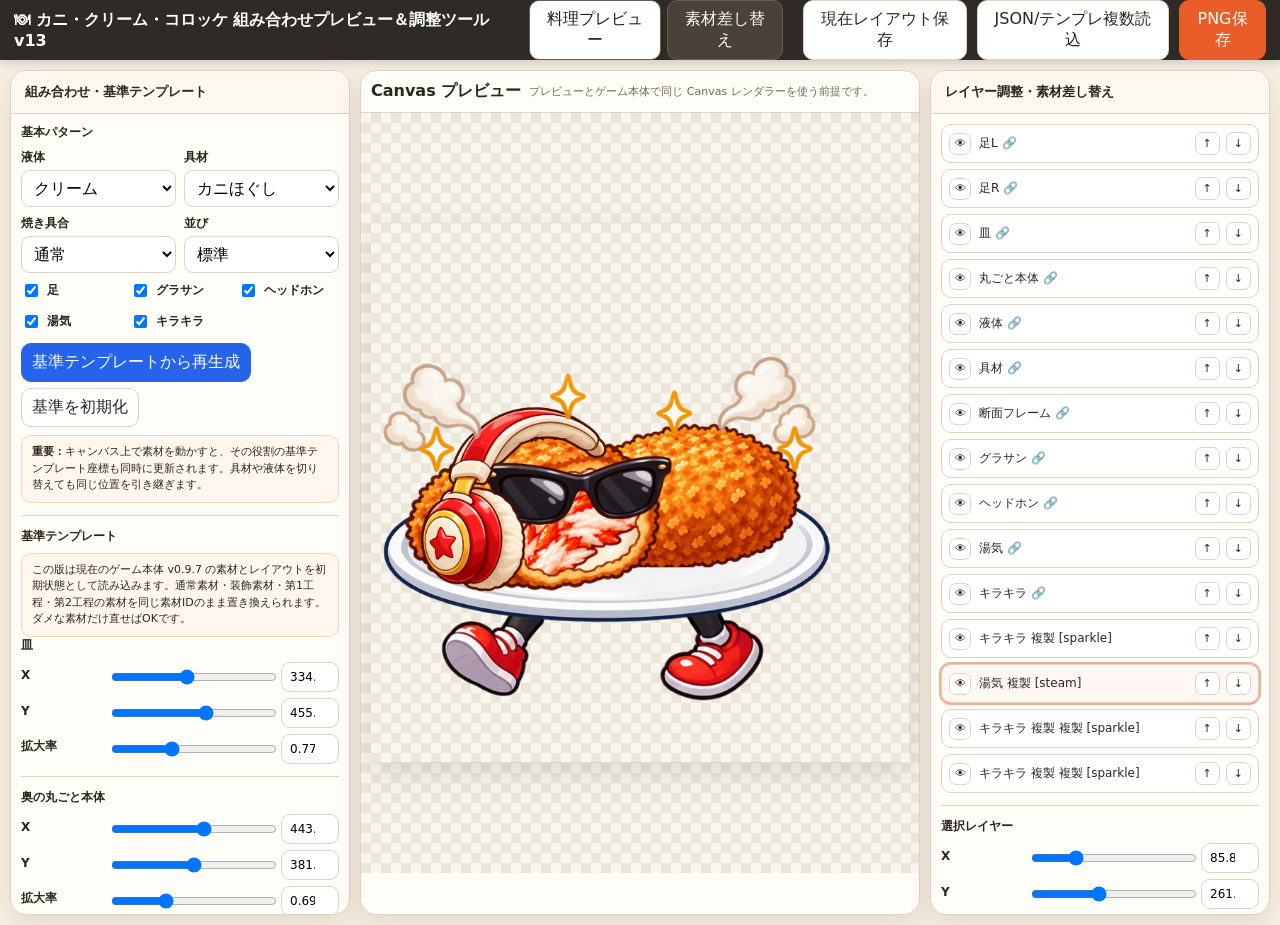
==== commit 2ef4447b: "Add files via upload" ====
--- a/index.html
+++ b/index.html
@@ -1,4 +1,4 @@
-<!doctype html><html lang="ja"><head><meta charset="utf-8"><meta name="viewport" content="width=device-width,initial-scale=1,viewport-fit=cover"><title>料理アセット調整ツール v12</title>
+<!doctype html><html lang="ja"><head><meta charset="utf-8"><meta name="viewport" content="width=device-width,initial-scale=1,viewport-fit=cover"><title>料理アセット調整ツール v13</title>
 <style>
 :root{--bg:#f6f0e3;--panel:#fffdf8;--line:#ddd3c2;--ink:#2a261f;--sub:#6f685d;--accent:#e85d2a;--accent2:#2563eb;--shadow:0 8px 24px rgba(87,60,23,.12)}
 *{box-sizing:border-box}body{margin:0;background:var(--bg);color:var(--ink);font-family:system-ui,-apple-system,"Yu Gothic UI","Hiragino Sans",sans-serif}button,input,select{font:inherit}button{border:1px solid var(--line);background:white;border-radius:10px;padding:8px 10px;cursor:pointer;color:var(--ink)}button:hover{background:#fff7f0}.primary{background:var(--accent);color:#fff;border-color:var(--accent)}.blue{background:var(--accent2);color:#fff;border-color:var(--accent2)}
@@ -12,7 +12,7 @@
 
 @media(max-width:1200px){#previewView,#assetView{grid-template-columns:1fr}.panelBody{max-height:none}.stageWrap,.cropWrap{min-height:60vh}}
 </style></head><body>
-<header><h1>🍽 カニ・クリーム・コロッケ 組み合わせプレビュー＆調整ツール v12</h1><div class="tabs"><button class="tabBtn active" data-view="previewView">料理プレビュー</button><button class="tabBtn" data-view="assetView">素材差し替え</button></div><div class="spacer"></div><button id="exportJsonBtn">現在レイアウト保存</button><button id="importJsonBtn">JSON/テンプレ複数読込</button><button id="exportPngBtn" class="primary">PNG保存</button><input id="jsonFile" type="file" accept="application/json,.json" multiple hidden></header>
+<header><h1>🍽 カニ・クリーム・コロッケ 組み合わせプレビュー＆調整ツール v13</h1><div class="tabs"><button class="tabBtn active" data-view="previewView">料理プレビュー</button><button class="tabBtn" data-view="assetView">素材差し替え</button></div><div class="spacer"></div><button id="exportJsonBtn">現在レイアウト保存</button><button id="importJsonBtn">JSON/テンプレ複数読込</button><button id="exportPngBtn" class="primary">PNG保存</button><input id="jsonFile" type="file" accept="application/json,.json" multiple hidden></header>
 <main>
 <section id="previewView" class="view active">
 <aside class="panel"><div class="panelTitle">組み合わせ・基準テンプレート</div><div class="panelBody">
@@ -32,8 +32,8 @@
 </section>
 <section id="assetView" class="view">
 <aside class="panel"><div class="panelTitle">素材管理</div><div class="panelBody"><div class="section"><div class="sectionTitle">分離済み素材一覧</div><div class="small">ここから置き換えたい素材を選びます。通常素材も装飾素材も同じ手順で差し替えできます。</div><div id="assetThumbs" class="assetThumbs"></div></div><div class="section"><div class="sectionTitle">アセットパック</div><div class="row"><button id="exportAssetPackBtn">差し替え素材を書き出し</button><button id="importAssetPackBtn">差し替え素材を読込</button></div><div class="row" style="margin-top:6px"><button id="resetSelectedAssetBtn">選択素材を初期化</button><button id="resetAllAssetsBtn">全部初期化</button></div><input id="assetPackFile" type="file" accept="application/json" hidden></div></div></aside>
-<section class="panel"><div class="panelTitle">元画像から切り抜き</div><div class="panelBody"><div class="section"><div class="sectionTitle">元画像</div><div id="sourceThumbs" class="sourceThumbs"></div><div class="row" style="margin-top:8px"><label class="check">追加ソース画像 <input id="uploadSourceInput" type="file" accept="image/*"></label></div></div><div class="section"><div class="sectionTitle">切り抜き方法</div><div class="modeGroup"><button data-mode="rect" class="active">矩形</button><button data-mode="polygon">多角形</button><button data-mode="free">自由</button></div></div><div class="section"><div class="sectionTitle">設定</div><div class="props"><label>余白</label><input id="cropPad" type="range" min="0" max="80" value="10"><input id="cropPadNum" type="number" value="10"></div><div class="row"><button id="clearCropSel">範囲クリア</button><button id="makeCropBtn" class="blue">切り抜き作成</button><button id="saveCropBtn">PNG保存</button></div><div class="row" style="margin-top:6px"><button id="applyCropToAssetBtn" class="primary">この素材IDを置き換える</button></div></div><div class="cropWrap"><canvas id="cropCanvas" width="960" height="760"></canvas></div></div></section>
-<aside class="panel"><div class="panelTitle">切り抜き結果</div><div class="panelBody"><div class="section"><div class="sectionTitle">現在選択中の素材</div><div id="selectedAssetName" class="small">未選択</div><img id="selectedAssetPreview" class="cropResult" alt="selected asset"></div><div class="section"><div class="sectionTitle">切り抜き結果</div><img id="cropResult" class="cropResult" alt="crop result"></div><div class="section"><div class="sectionTitle">使い方</div><div class="note">1. 左の一覧で素材を選ぶ<br>2. 中央で原本シート or 追加ソース画像を選ぶ<br>3. 切り抜いて「この素材IDを置き換える」<br>4. 差し替え素材を書き出し、こちらへ送る</div></div></div></aside>
+<section class="panel"><div class="panelTitle">元画像から切り抜き</div><div class="panelBody"><div class="section"><div class="sectionTitle">元画像</div><div id="sourceThumbs" class="sourceThumbs"></div><div class="row" style="margin-top:8px"><label class="check">追加ソース画像 <input id="uploadSourceInput" type="file" accept="image/*"></label></div></div><div class="section"><div class="sectionTitle">切り抜き方法</div><div class="modeGroup"><button data-mode="rect" class="active">矩形</button><button data-mode="polygon">多角形</button><button data-mode="free">自由</button></div></div><div class="section"><div class="sectionTitle">設定</div><div class="props"><label>余白</label><input id="cropPad" type="range" min="0" max="80" value="10"><input id="cropPadNum" type="number" value="10"></div><div class="props"><label>背景透過しきい値</label><input id="alphaTol" type="range" min="0" max="120" value="24"><input id="alphaTolNum" type="number" min="0" max="120" value="24"></div><div class="row"><button id="clearCropSel">範囲クリア</button><button id="makeCropBtn" class="blue">切り抜き作成</button><button id="saveCropBtn">PNG保存</button></div><div class="row" style="margin-top:6px"><button id="autoAlphaBtn">背景を透過</button><button id="resetAlphaBtn">透過前に戻す</button></div><div class="small" style="margin-top:6px">切り抜き後、四隅の背景色をもとに自動で透過します。今回のような素材シートの帯色除去向けです。</div><div class="row" style="margin-top:6px"><button id="applyCropToAssetBtn" class="primary">この素材IDを置き換える</button></div></div><div class="cropWrap"><canvas id="cropCanvas" width="960" height="760"></canvas></div></div></section>
+<aside class="panel"><div class="panelTitle">切り抜き結果</div><div class="panelBody"><div class="section"><div class="sectionTitle">現在選択中の素材</div><div id="selectedAssetName" class="small">未選択</div><img id="selectedAssetPreview" class="cropResult" alt="selected asset"></div><div class="section"><div class="sectionTitle">切り抜き結果</div><img id="cropResult" class="cropResult" alt="crop result"></div><div class="section"><div class="sectionTitle">使い方</div><div class="note">1. 左の一覧で素材を選ぶ<br>2. 中央で原本シート or 追加ソース画像を選ぶ<br>3. 切り抜き作成<br>4. 必要なら「背景を透過」<br>5. 「この素材IDを置き換える」<br>6. 差し替え素材を書き出し、こちらへ送る</div></div></div></aside>
 </section>
 </main>
 <script src="renderer.js"></script>
@@ -125,12 +125,18 @@
 // asset manager / crop (same source images, replacement changes asset ID itself)
 function renderAssetThumbs(){const box=$('#assetThumbs');box.innerHTML='';let lastGroup='';const groupName={base:'完成料理・土台',sauce:'完成料理・液体',main:'完成料理・具材',extra:'完成料理・装飾',stage1:'第1工程（現在ゲーム実装）',stage2:'第2工程（現在ゲーム実装）'};Object.values(R.assetMap).forEach(d=>{const g=d.cat||'other';if(g!==lastGroup){const h=document.createElement('div');h.className='assetGroupTitle';h.textContent=groupName[g]||g;box.appendChild(h);lastGroup=g;}const b=document.createElement('button');b.className='assetThumb';b.style.outline=state.selectedAssetId===d.id?'2px solid #2563eb':'none';const img=state.images[d.id];if(img)b.appendChild(R.makeThumbCanvas(img,72,52));const s=document.createElement('span');s.textContent=d.name+(state.overrides[d.id]?' *':'');b.appendChild(s);b.onclick=()=>{state.selectedAssetId=d.id;renderAssetThumbs();renderSelectedAsset();};box.appendChild(b);});renderSelectedAsset();}
 function renderSelectedAsset(){const d=R.assetMap[state.selectedAssetId];$('#selectedAssetName').textContent=d?`${d.name} (${d.id})`:'未選択';$('#selectedAssetPreview').src=state.images[state.selectedAssetId]?.src||'';}
-const sourceDefs=[{id:'croq',name:'原本A: コロッケ素材シート',src:'source/croquette_sheet.png'},{id:'fill',name:'原本B: 具材素材シート',src:'source/fill_sheet.png'},{id:'croq2',name:'補助A: コロッケ素材シート(別版)',src:'source/croquette_sheet_alt.png'},{id:'fill2',name:'補助B: 具材素材シート(別版)',src:'source/fill_sheet_alt.png'},{id:'croqL',name:'旧版: コロッケ素材シート',src:'source/croquette_sheet_legacy.png'},{id:'fillL',name:'旧版: 具材素材シート',src:'source/fill_sheet_legacy.png'}],sourceImages={};let currentSourceId='croq';const cropCanvas=$('#cropCanvas'),cctx=cropCanvas.getContext('2d');let cropMode='rect',selection=[],drawing=false,start=null,resultBlob=null,view={scale:1,ox:0,oy:0};
+const sourceDefs=[{id:'currentSheet',name:'今回追加: 現在のゲーム素材シート',src:'source/current_game_sheet.png'},{id:'croq',name:'原本A: コロッケ素材シート',src:'source/croquette_sheet.png'},{id:'fill',name:'原本B: 具材素材シート',src:'source/fill_sheet.png'},{id:'croq2',name:'補助A: コロッケ素材シート(別版)',src:'source/croquette_sheet_alt.png'},{id:'fill2',name:'補助B: 具材素材シート(別版)',src:'source/fill_sheet_alt.png'},{id:'croqL',name:'旧版: コロッケ素材シート',src:'source/croquette_sheet_legacy.png'},{id:'fillL',name:'旧版: 具材素材シート',src:'source/fill_sheet_legacy.png'}],sourceImages={};let currentSourceId='currentSheet';const cropCanvas=$('#cropCanvas'),cctx=cropCanvas.getContext('2d');let cropMode='rect',selection=[],drawing=false,start=null,resultBlob=null,originalResultBlob=null,view={scale:1,ox:0,oy:0};
 function currentImg(){return sourceImages[currentSourceId];}function renderSources(){const box=$('#sourceThumbs');box.innerHTML='';for(const[id,img]of Object.entries(sourceImages)){const b=document.createElement('button');b.className='sourceThumb';b.style.outline=currentSourceId===id?'2px solid #2563eb':'none';b.appendChild(R.makeThumbCanvas(img,72,52));const s=document.createElement('span');s.textContent=sourceDefs.find(x=>x.id===id)?.name||id;b.appendChild(s);b.onclick=()=>{currentSourceId=id;fit();selection=[];renderSources();drawCrop();};box.appendChild(b);}}
 function fit(){const i=currentImg();if(!i)return;view.scale=Math.min((960-30)/i.width,(760-30)/i.height);view.ox=(960-i.width*view.scale)/2;view.oy=(760-i.height*view.scale)/2;}function cp(e){const r=cropCanvas.getBoundingClientRect();return{x:(e.clientX-r.left)*960/r.width,y:(e.clientY-r.top)*760/r.height};}function toImg(p){return{x:(p.x-view.ox)/view.scale,y:(p.y-view.oy)/view.scale};}function toC(p){return{x:p.x*view.scale+view.ox,y:p.y*view.scale+view.oy};}
 function drawCrop(){cctx.clearRect(0,0,960,760);cctx.fillStyle='#d8d0c4';cctx.fillRect(0,0,960,760);const i=currentImg();if(!i)return;cctx.drawImage(i,view.ox,view.oy,i.width*view.scale,i.height*view.scale);if(selection.length){cctx.beginPath();let p=toC(selection[0]);cctx.moveTo(p.x,p.y);for(let n=1;n<selection.length;n++){p=toC(selection[n]);cctx.lineTo(p.x,p.y);}if(cropMode==='rect'||(cropMode==='free'&&!drawing))cctx.closePath();cctx.fillStyle='rgba(239,84,40,.18)';cctx.strokeStyle='#ef5428';cctx.fill();cctx.stroke();}}
 $$('[data-mode]').forEach(b=>b.onclick=()=>{$$('[data-mode]').forEach(x=>x.classList.remove('active'));b.classList.add('active');cropMode=b.dataset.mode;selection=[];drawCrop();});$('#clearCropSel').onclick=()=>{selection=[];drawCrop();};cropCanvas.onpointerdown=e=>{const p=toImg(cp(e));if(cropMode==='rect'){drawing=true;start=p;selection=[p,p,{...p},{...p}];}else if(cropMode==='polygon'){selection.push(p);drawCrop();}else{drawing=true;selection=[p];}};cropCanvas.onpointermove=e=>{if(!drawing)return;const p=toImg(cp(e));if(cropMode==='rect'){const a=start,b=p;selection=[{x:a.x,y:a.y},{x:b.x,y:a.y},{x:b.x,y:b.y},{x:a.x,y:b.y}];}else if(cropMode==='free'){const l=selection.at(-1);if(!l||Math.hypot(l.x-p.x,l.y-p.y)>5/view.scale)selection.push(p);}drawCrop();};cropCanvas.onpointerup=()=>{drawing=false;drawCrop();};cropCanvas.onwheel=e=>{e.preventDefault();const p=cp(e),old=view.scale,m=e.deltaY<0?1.12:.89;view.scale=Math.max(.08,Math.min(6,old*m));const ix=(p.x-view.ox)/old,iy=(p.y-view.oy)/old;view.ox=p.x-ix*view.scale;view.oy=p.y-iy*view.scale;drawCrop();};
-$('#cropPad').oninput=e=>$('#cropPadNum').value=e.target.value;$('#cropPadNum').oninput=e=>$('#cropPad').value=e.target.value;async function makeCrop(){const i=currentImg();if(!i||selection.length<3)return alert('切り抜き範囲を作ってください。');const pad=Number($('#cropPad').value),xs=selection.map(p=>p.x),ys=selection.map(p=>p.y),minX=Math.max(0,Math.floor(Math.min(...xs))),maxX=Math.min(i.width,Math.ceil(Math.max(...xs))),minY=Math.max(0,Math.floor(Math.min(...ys))),maxY=Math.min(i.height,Math.ceil(Math.max(...ys))),out=document.createElement('canvas');out.width=maxX-minX+pad*2;out.height=maxY-minY+pad*2;const x=out.getContext('2d');x.beginPath();selection.forEach((p,n)=>{const xx=p.x-minX+pad,yy=p.y-minY+pad;n?x.lineTo(xx,yy):x.moveTo(xx,yy);});x.closePath();x.clip();x.drawImage(i,-minX+pad,-minY+pad);resultBlob=await new Promise(res=>out.toBlob(res,'image/png'));$('#cropResult').src=URL.createObjectURL(resultBlob);return resultBlob;}$('#makeCropBtn').onclick=makeCrop;$('#saveCropBtn').onclick=async()=>{const b=resultBlob||await makeCrop();if(b)download(b,'cropped-asset.png');};$('#applyCropToAssetBtn').onclick=async()=>{const b=resultBlob||await makeCrop();if(!b)return;const url=await blobDataUrl(b),id=state.selectedAssetId;state.overrides[id]=url;state.images[id]=await loadImage(url);renderAssetGrid();renderAssetThumbs();draw();alert(`${R.assetMap[id].name} の素材ID自体を置き換えました。テンプレート座標はそのまま引き継ぎます。`);};
+$('#cropPad').oninput=e=>$('#cropPadNum').value=e.target.value;$('#cropPadNum').oninput=e=>$('#cropPad').value=e.target.value;$('#alphaTol').oninput=e=>$('#alphaTolNum').value=e.target.value;$('#alphaTolNum').oninput=e=>$('#alphaTol').value=e.target.value;
+async function blobToImageData(blob){const bmp=await createImageBitmap(blob);const cv=document.createElement('canvas');cv.width=bmp.width;cv.height=bmp.height;const cx=cv.getContext('2d');cx.drawImage(bmp,0,0);return {cv,cx,img:cx.getImageData(0,0,cv.width,cv.height)};}
+function cornerSamples(img,w,h){const pts=[[2,2],[w-3,2],[2,h-3],[w-3,h-3],[Math.floor(w/2),2],[Math.floor(w/2),h-3]];return pts.map(([x,y])=>{x=Math.max(0,Math.min(w-1,x));y=Math.max(0,Math.min(h-1,y));const i=(y*w+x)*4,d=img.data;return [d[i],d[i+1],d[i+2]];});}
+function dist(a,b){return Math.hypot(a[0]-b[0],a[1]-b[1],a[2]-b[2]);}
+async function autoTransparent(blob){const tol=Number($('#alphaTol').value);const {cv,cx,img}=await blobToImageData(blob);const w=cv.width,h=cv.height,d=img.data,samples=cornerSamples(img,w,h);for(let i=0;i<d.length;i+=4){const rgb=[d[i],d[i+1],d[i+2]];let best=1e9;for(const s of samples){const dd=dist(rgb,s);if(dd<best)best=dd;}if(best<=tol){d[i+3]=0;}else if(best<=tol+18){d[i+3]=Math.min(d[i+3],Math.round((best-tol)/18*255));}}cx.putImageData(img,0,0);return await new Promise(res=>cv.toBlob(res,'image/png'));}
+async function makeCrop(){const i=currentImg();if(!i||selection.length<3)return alert('切り抜き範囲を作ってください。');const pad=Number($('#cropPad').value),xs=selection.map(p=>p.x),ys=selection.map(p=>p.y),minX=Math.max(0,Math.floor(Math.min(...xs))),maxX=Math.min(i.width,Math.ceil(Math.max(...xs))),minY=Math.max(0,Math.floor(Math.min(...ys))),maxY=Math.min(i.height,Math.ceil(Math.max(...ys))),out=document.createElement('canvas');out.width=maxX-minX+pad*2;out.height=maxY-minY+pad*2;const x=out.getContext('2d');x.beginPath();selection.forEach((p,n)=>{const xx=p.x-minX+pad,yy=p.y-minY+pad;n?x.lineTo(xx,yy):x.moveTo(xx,yy);});x.closePath();x.clip();x.drawImage(i,-minX+pad,-minY+pad);resultBlob=await new Promise(res=>out.toBlob(res,'image/png'));originalResultBlob=resultBlob;$('#cropResult').src=URL.createObjectURL(resultBlob);return resultBlob;}
+$('#makeCropBtn').onclick=makeCrop;$('#autoAlphaBtn').onclick=async()=>{const b=resultBlob||await makeCrop();if(!b)return;resultBlob=await autoTransparent(b);$('#cropResult').src=URL.createObjectURL(resultBlob);};$('#resetAlphaBtn').onclick=()=>{if(!originalResultBlob)return;resultBlob=originalResultBlob;$('#cropResult').src=URL.createObjectURL(resultBlob);};$('#saveCropBtn').onclick=async()=>{const b=resultBlob||await makeCrop();if(b)download(b,'cropped-asset.png');};$('#applyCropToAssetBtn').onclick=async()=>{const b=resultBlob||await makeCrop();if(!b)return;const url=await blobDataUrl(b),id=state.selectedAssetId;state.overrides[id]=url;state.images[id]=await loadImage(url);renderAssetGrid();renderAssetThumbs();draw();alert(`${R.assetMap[id].name} の素材ID自体を置き換えました。テンプレート座標はそのまま引き継ぎます。`);};
 $('#exportAssetPackBtn').onclick=()=>download(new Blob([JSON.stringify({format:'kani-asset-pack-v3',basedOnGame:'v0.9.7',overrides:state.overrides,gameAssetPaths:GAME_ASSET_PATHS},null,2)],{type:'application/json'}),'kani-asset-pack-v3.json');$('#importAssetPackBtn').onclick=()=>$('#assetPackFile').click();$('#assetPackFile').onchange=async e=>{const o=JSON.parse(await e.target.files[0].text());await applyOverrides(o.overrides||{});renderAssetGrid();renderAssetThumbs();draw();};$('#resetSelectedAssetBtn').onclick=()=>{delete state.overrides[state.selectedAssetId];state.images[state.selectedAssetId]=state.defaultImages[state.selectedAssetId];renderAssetGrid();renderAssetThumbs();draw();};$('#resetAllAssetsBtn').onclick=()=>{state.overrides={};state.images={...state.defaultImages};renderAssetGrid();renderAssetThumbs();draw();};$('#uploadSourceInput').onchange=async e=>{const f=e.target.files[0];if(!f)return;const url=URL.createObjectURL(f),im=await loadImage(url),id='upload_'+Date.now();sourceImages[id]=im;sourceDefs.push({id,name:f.name});currentSourceId=id;fit();renderSources();drawCrop();};
 $$('.tabBtn').forEach(b=>b.onclick=()=>{$$('.tabBtn').forEach(x=>x.classList.toggle('active',x===b));$$('.view').forEach(v=>v.classList.toggle('active',v.id===b.dataset.view));if(b.dataset.view==='assetView')drawCrop();});
 (async()=>{state.defaultImages=await R.loadDefaultImages(loadImage);state.images={...state.defaultImages};$('#sauceSelect').innerHTML=R.defs.sauces.map(x=>`<option value="${x.id}">${x.name}</option>`).join('');$('#mainSelect').innerHTML=R.defs.mains.map(x=>`<option value="${x.id}">${x.name}</option>`).join('');$('#finishSelect').innerHTML='<option value="normal">通常</option><option value="golden">こんがり</option><option value="burnt">焦げ</option><option value="charcoal">丸焦げ</option>';
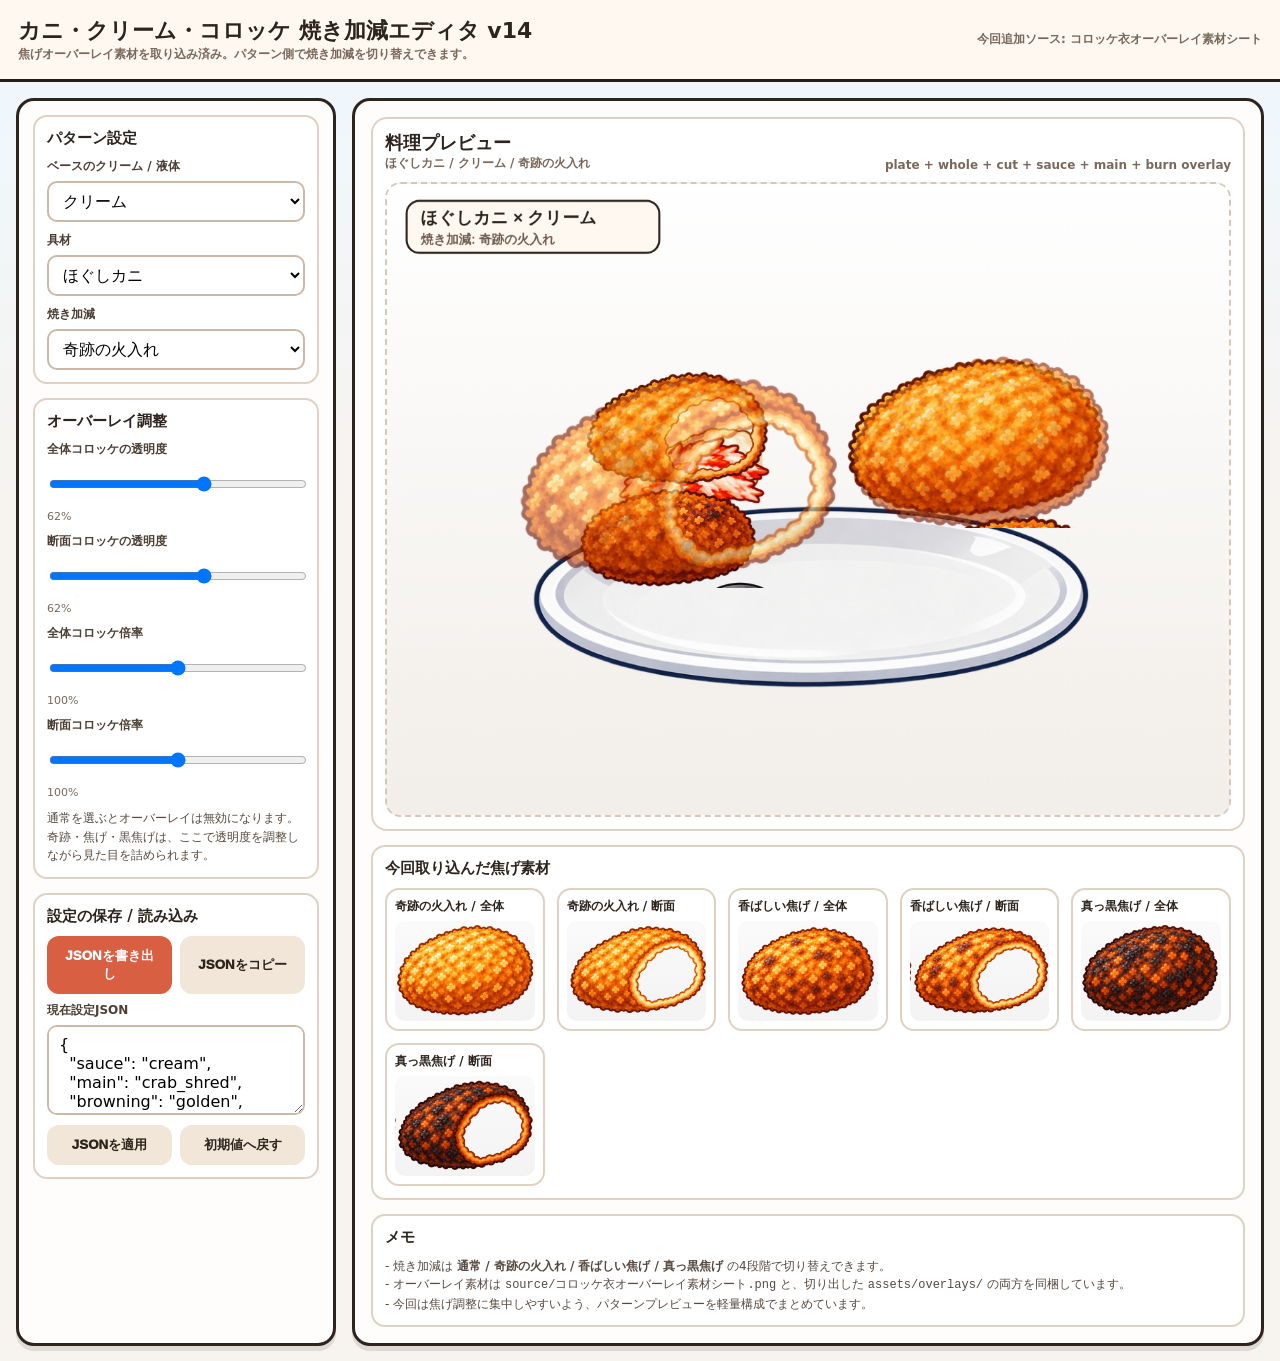
==== commit 455cedf6: "Add files via upload" ====
--- a/index.html
+++ b/index.html
@@ -1,151 +1,232 @@
-<!doctype html><html lang="ja"><head><meta charset="utf-8"><meta name="viewport" content="width=device-width,initial-scale=1,viewport-fit=cover"><title>料理アセット調整ツール v13</title>
+<!doctype html>
+<html lang="ja">
+<head>
+<meta charset="utf-8">
+<meta name="viewport" content="width=device-width, initial-scale=1">
+<title>カニ・クリーム・コロッケ 焼き加減エディタ v14</title>
 <style>
-:root{--bg:#f6f0e3;--panel:#fffdf8;--line:#ddd3c2;--ink:#2a261f;--sub:#6f685d;--accent:#e85d2a;--accent2:#2563eb;--shadow:0 8px 24px rgba(87,60,23,.12)}
-*{box-sizing:border-box}body{margin:0;background:var(--bg);color:var(--ink);font-family:system-ui,-apple-system,"Yu Gothic UI","Hiragino Sans",sans-serif}button,input,select{font:inherit}button{border:1px solid var(--line);background:white;border-radius:10px;padding:8px 10px;cursor:pointer;color:var(--ink)}button:hover{background:#fff7f0}.primary{background:var(--accent);color:#fff;border-color:var(--accent)}.blue{background:var(--accent2);color:#fff;border-color:var(--accent2)}
-header{height:60px;background:#2f2a25;color:#fff;display:flex;align-items:center;gap:10px;padding:0 14px;position:sticky;top:0;z-index:5;box-shadow:0 2px 10px rgba(0,0,0,.18)}header h1{margin:0;font-size:16px;font-weight:800}.spacer{flex:1}.tabs{display:flex;gap:6px}.tabBtn{background:#494238;color:#fff;border-color:#665e54}.tabBtn.active{background:#fff;color:#1f1d1a}
-main{padding:10px}.view{display:none}.view.active{display:grid}.panel{background:var(--panel);border:1px solid var(--line);border-radius:16px;box-shadow:var(--shadow);overflow:hidden}.panelTitle{padding:12px 14px;border-bottom:1px solid var(--line);background:#fcf7ef;font-size:13px;font-weight:800}.panelBody{padding:10px;overflow:auto;max-height:calc(100vh - 100px)}.section{border-top:1px solid var(--line);margin-top:12px;padding-top:12px}.section:first-child{border-top:0;margin-top:0;padding-top:0}.sectionTitle{font-size:12px;font-weight:800;margin-bottom:8px}.small{font-size:11px;color:var(--sub);line-height:1.45}.note{padding:8px 10px;background:#fff7ed;border:1px solid #f3d7b8;border-radius:10px;font-size:11px;line-height:1.5}
-label{font-size:12px;font-weight:700;display:block;margin-bottom:4px}select,input[type=number]{width:100%;padding:7px 8px;border:1px solid var(--line);border-radius:9px;background:#fff}.grid2{display:grid;grid-template-columns:1fr 1fr;gap:8px}.grid3{display:grid;grid-template-columns:1fr 1fr 1fr;gap:8px}.row{display:flex;gap:6px;align-items:center;flex-wrap:wrap}.check{display:flex;align-items:center;gap:6px;font-size:12px;font-weight:600}.props{display:grid;grid-template-columns:82px 1fr 58px;gap:6px;align-items:center;font-size:12px;margin-bottom:6px}.props input[type=range]{width:100%}
-#previewView{grid-template-columns:340px minmax(420px,1fr) 340px;gap:10px}.stagePanel{display:flex;flex-direction:column}.stageTop{padding:10px;border-bottom:1px solid var(--line);display:flex;gap:8px;align-items:center;flex-wrap:wrap}.stageWrap{display:flex;align-items:center;justify-content:center;padding:10px;background:linear-gradient(45deg,#ece6da 25%,transparent 25%) 0 0/20px 20px,linear-gradient(45deg,transparent 75%,#ece6da 75%) 0 0/20px 20px,linear-gradient(45deg,transparent 75%,#ece6da 75%) 10px -10px/20px 20px,linear-gradient(45deg,#ece6da 25%,#f9f6f0 25%) 10px -10px/20px 20px;min-height:760px;overflow:auto}#previewCanvas{max-width:100%;height:auto;touch-action:none;background:transparent;box-shadow:0 10px 30px rgba(0,0,0,.12)}
-.layerList{display:flex;flex-direction:column;gap:6px}.layerItem{display:grid;grid-template-columns:24px 1fr auto;gap:6px;align-items:center;padding:7px;border:1px solid var(--line);border-radius:10px;background:#fff;cursor:pointer}.layerItem.sel{outline:2px solid rgba(232,93,42,.5);background:#fff7f3}.layerName{font-size:12px;white-space:nowrap;overflow:hidden;text-overflow:ellipsis}.mini{padding:4px 7px;font-size:11px;border-radius:7px}.eye{padding:0;width:22px;height:22px}.assetGrid{display:grid;grid-template-columns:repeat(2,minmax(0,1fr));gap:8px}.assetCard{border:1px solid var(--line);border-radius:12px;background:#fff;padding:6px;cursor:pointer}.assetCard canvas{width:100%;height:68px;display:block}.assetCard span{display:block;font-size:11px;text-align:center;white-space:nowrap;overflow:hidden;text-overflow:ellipsis}.comboGrid{display:grid;grid-template-columns:repeat(2,minmax(0,1fr));gap:8px}.comboCard{border:1px solid var(--line);border-radius:12px;padding:6px;background:white;cursor:pointer}.comboCard canvas{width:100%;height:auto;background:#fbf7ef;border-radius:8px}.comboCard .cap{font-size:11px;line-height:1.3;margin-top:5px;text-align:center}
-#assetView{grid-template-columns:320px 1fr 320px;gap:10px}.cropWrap{display:flex;align-items:center;justify-content:center;background:#e9e2d5;min-height:720px;padding:10px}.cropWrap canvas{max-width:100%;height:auto;box-shadow:0 10px 30px rgba(0,0,0,.18)}.sourceThumbs,.assetThumbs{display:grid;gap:8px}.sourceThumb,.assetThumb{display:flex;align-items:center;gap:8px;text-align:left}.sourceThumb canvas,.assetThumb canvas{width:72px;height:52px;background:#f5f1e8;border-radius:8px;border:1px solid var(--line)}.modeGroup{display:grid;grid-template-columns:1fr 1fr 1fr;gap:6px}.modeGroup button.active{background:#2f2a25;color:#fff}.cropResult{width:100%;height:132px;object-fit:contain;border:1px solid var(--line);border-radius:10px;background:repeating-conic-gradient(#eee 0 25%,#fff 0 50%) 50%/16px 16px}
-.sourceThumb,.assetThumb{padding:6px;border:1px solid var(--line);border-radius:10px;background:white}.sourceThumb span,.assetThumb span{font-size:11px;line-height:1.35}.assetGroupTitle{font-size:11px;font-weight:900;color:#5d5144;background:#eee5d7;border-radius:8px;padding:6px 8px;margin-top:7px}
-
-@media(max-width:1200px){#previewView,#assetView{grid-template-columns:1fr}.panelBody{max-height:none}.stageWrap,.cropWrap{min-height:60vh}}
-</style></head><body>
-<header><h1>🍽 カニ・クリーム・コロッケ 組み合わせプレビュー＆調整ツール v13</h1><div class="tabs"><button class="tabBtn active" data-view="previewView">料理プレビュー</button><button class="tabBtn" data-view="assetView">素材差し替え</button></div><div class="spacer"></div><button id="exportJsonBtn">現在レイアウト保存</button><button id="importJsonBtn">JSON/テンプレ複数読込</button><button id="exportPngBtn" class="primary">PNG保存</button><input id="jsonFile" type="file" accept="application/json,.json" multiple hidden></header>
-<main>
-<section id="previewView" class="view active">
-<aside class="panel"><div class="panelTitle">組み合わせ・基準テンプレート</div><div class="panelBody">
-<div class="section"><div class="sectionTitle">基本パターン</div><div class="grid2"><div><label>液体</label><select id="sauceSelect"></select></div><div><label>具材</label><select id="mainSelect"></select></div><div><label>焼き具合</label><select id="finishSelect"></select></div><div><label>並び</label><select id="layoutSelect"><option value="standard">標準</option><option value="ingredientFocus">具材を強調</option><option value="sauceFocus">液体を強調</option></select></div></div><div class="grid3" style="margin-top:8px"><label class="check"><input type="checkbox" id="legsCheck">足</label><label class="check"><input type="checkbox" id="glassCheck">グラサン</label><label class="check"><input type="checkbox" id="headphoneCheck">ヘッドホン</label><label class="check"><input type="checkbox" id="steamCheck">湯気</label><label class="check"><input type="checkbox" id="sparkleCheck">キラキラ</label></div><div class="row" style="margin-top:8px"><button id="applyBasePreset" class="blue">基準テンプレートから再生成</button><button id="resetLayoutBtn">基準を初期化</button></div><div class="note" style="margin-top:8px"><b>重要：</b>キャンバス上で素材を動かすと、その役割の基準テンプレート座標も同時に更新されます。具材や液体を切り替えても同じ位置を引き継ぎます。</div></div>
-<div class="section"><div class="sectionTitle">基準テンプレート</div><div class="note">この版は現在のゲーム本体 v0.9.7 の素材とレイアウトを初期状態として読み込みます。通常素材・装飾素材・第1工程・第2工程の素材を同じ素材IDのまま置き換えられます。ダメな素材だけ直せばOKです。</div><div id="globalControls"></div><div class="row" style="margin-top:8px"><button id="applyGlobalBtn" class="blue">基準テンプレートを反映</button><button id="resetGlobalBtn">基準テンプレートを初期化</button></div></div>
-<div class="section"><div class="sectionTitle">テンプレートライブラリ</div>
-<div class="grid2"><div><label>テンプレ名</label><input id="templateName" type="text" value="通常料理" style="width:100%;padding:7px 8px;border:1px solid var(--line);border-radius:9px"></div><div><label>保存済み</label><select id="templateSelect"></select></div></div>
-<div class="row" style="margin-top:8px"><button id="saveTemplateBtn">現在を保存/更新</button><button id="loadTemplateBtn">選択を読込</button><button id="deleteTemplateBtn">選択を削除</button></div>
-<div class="row" style="margin-top:6px"><button id="exportTemplateBtn">選択テンプレを書き出し</button><button id="exportProjectBtn" class="blue">ゲーム取り込み用に全部書き出し</button></div>
-<div class="small" style="margin-top:6px">複数のテンプレートを同時に保持できます。v6のJSONを複数選択して読み込むこともできます。ゲーム取り込み用JSONには、全テンプレート・追加レイヤー・素材差し替えをまとめて保存します。</div></div>
-<div class="section"><div class="sectionTitle">全パターン一覧</div><div class="row"><button id="buildComboGrid" class="blue">一覧を生成 / 更新</button></div><div id="comboGrid" class="comboGrid" style="margin-top:8px"></div></div>
-</div></aside>
-<section class="panel stagePanel"><div class="stageTop"><strong>Canvas プレビュー</strong><span class="small">プレビューとゲーム本体で同じ Canvas レンダラーを使う前提です。</span></div><div class="stageWrap"><canvas id="previewCanvas" width="760" height="760"></canvas></div></section>
-<aside class="panel"><div class="panelTitle">レイヤー調整・素材差し替え</div><div class="panelBody"><div id="layerList" class="layerList"></div><div class="section"><div class="sectionTitle">選択レイヤー</div><div id="layerNone" class="small">レイヤーを選択してください。</div><div id="layerProps" hidden><div class="props"><label>X</label><input id="xRange" type="range" min="-200" max="960"><input id="xNum" type="number"></div><div class="props"><label>Y</label><input id="yRange" type="range" min="-200" max="960"><input id="yNum" type="number"></div><div class="props"><label>拡大率</label><input id="scaleRange" type="range" min="0.05" max="3" step="0.01"><input id="scaleNum" type="number" step="0.01"></div><div class="props"><label>回転</label><input id="rotRange" type="range" min="-180" max="180"><input id="rotNum" type="number"></div><div class="props"><label>透明度</label><input id="alphaRange" type="range" min="0" max="1" step="0.01"><input id="alphaNum" type="number" step="0.01"></div><div class="row"><label class="check"><input id="flipX" type="checkbox">左右反転</label><label class="check"><input id="clipCheck" type="checkbox">断面内にクリップ</label></div><div class="row"><button id="dupLayerBtn" class="mini">複製</button><button id="delLayerBtn" class="mini">削除</button></div></div></div>
-<div class="section"><div class="sectionTitle">素材ライブラリ</div><div class="row" style="margin:8px 0"><button class="mini libTab blue" data-cat="base">土台</button><button class="mini libTab" data-cat="sauce">液体</button><button class="mini libTab" data-cat="main">具材</button><button class="mini libTab" data-cat="extra">装飾</button></div><div id="assetGrid" class="assetGrid"></div></div>
-<div class="section"><div class="sectionTitle">断面マスク</div><div class="props"><label>中心X</label><input id="maskX" type="range" min="0" max="760"><input id="maskXn" type="number"></div><div class="props"><label>中心Y</label><input id="maskY" type="range" min="0" max="760"><input id="maskYn" type="number"></div><div class="props"><label>横半径</label><input id="maskRX" type="range" min="20" max="320"><input id="maskRXn" type="number"></div><div class="props"><label>縦半径</label><input id="maskRY" type="range" min="20" max="260"><input id="maskRYn" type="number"></div><label class="check"><input id="showMask" type="checkbox">断面マスクを表示</label></div></div></aside>
-</section>
-<section id="assetView" class="view">
-<aside class="panel"><div class="panelTitle">素材管理</div><div class="panelBody"><div class="section"><div class="sectionTitle">分離済み素材一覧</div><div class="small">ここから置き換えたい素材を選びます。通常素材も装飾素材も同じ手順で差し替えできます。</div><div id="assetThumbs" class="assetThumbs"></div></div><div class="section"><div class="sectionTitle">アセットパック</div><div class="row"><button id="exportAssetPackBtn">差し替え素材を書き出し</button><button id="importAssetPackBtn">差し替え素材を読込</button></div><div class="row" style="margin-top:6px"><button id="resetSelectedAssetBtn">選択素材を初期化</button><button id="resetAllAssetsBtn">全部初期化</button></div><input id="assetPackFile" type="file" accept="application/json" hidden></div></div></aside>
-<section class="panel"><div class="panelTitle">元画像から切り抜き</div><div class="panelBody"><div class="section"><div class="sectionTitle">元画像</div><div id="sourceThumbs" class="sourceThumbs"></div><div class="row" style="margin-top:8px"><label class="check">追加ソース画像 <input id="uploadSourceInput" type="file" accept="image/*"></label></div></div><div class="section"><div class="sectionTitle">切り抜き方法</div><div class="modeGroup"><button data-mode="rect" class="active">矩形</button><button data-mode="polygon">多角形</button><button data-mode="free">自由</button></div></div><div class="section"><div class="sectionTitle">設定</div><div class="props"><label>余白</label><input id="cropPad" type="range" min="0" max="80" value="10"><input id="cropPadNum" type="number" value="10"></div><div class="props"><label>背景透過しきい値</label><input id="alphaTol" type="range" min="0" max="120" value="24"><input id="alphaTolNum" type="number" min="0" max="120" value="24"></div><div class="row"><button id="clearCropSel">範囲クリア</button><button id="makeCropBtn" class="blue">切り抜き作成</button><button id="saveCropBtn">PNG保存</button></div><div class="row" style="margin-top:6px"><button id="autoAlphaBtn">背景を透過</button><button id="resetAlphaBtn">透過前に戻す</button></div><div class="small" style="margin-top:6px">切り抜き後、四隅の背景色をもとに自動で透過します。今回のような素材シートの帯色除去向けです。</div><div class="row" style="margin-top:6px"><button id="applyCropToAssetBtn" class="primary">この素材IDを置き換える</button></div></div><div class="cropWrap"><canvas id="cropCanvas" width="960" height="760"></canvas></div></div></section>
-<aside class="panel"><div class="panelTitle">切り抜き結果</div><div class="panelBody"><div class="section"><div class="sectionTitle">現在選択中の素材</div><div id="selectedAssetName" class="small">未選択</div><img id="selectedAssetPreview" class="cropResult" alt="selected asset"></div><div class="section"><div class="sectionTitle">切り抜き結果</div><img id="cropResult" class="cropResult" alt="crop result"></div><div class="section"><div class="sectionTitle">使い方</div><div class="note">1. 左の一覧で素材を選ぶ<br>2. 中央で原本シート or 追加ソース画像を選ぶ<br>3. 切り抜き作成<br>4. 必要なら「背景を透過」<br>5. 「この素材IDを置き換える」<br>6. 差し替え素材を書き出し、こちらへ送る</div></div></div></aside>
-</section>
-</main>
-<script src="renderer.js"></script>
-<script src="current-project.js"></script>
+:root{--bg:#f7f3ee;--panel:#fffdfb;--line:#2d241d;--muted:#79685b;--accent:#d95f43;--accent2:#f0b54a}
+*{box-sizing:border-box}body{margin:0;background:linear-gradient(180deg,#eef8ff,#f7f3ee 40%);font-family:"Hiragino Sans","Yu Gothic UI",system-ui,sans-serif;color:var(--line)}
+.header{padding:16px 18px;border-bottom:3px solid #241d17;background:#fff8f1;display:flex;justify-content:space-between;align-items:center;gap:12px;flex-wrap:wrap}.header h1{margin:0;font-size:22px}.header .sub{font-size:12px;color:var(--muted);font-weight:700}
+.layout{display:grid;grid-template-columns:320px 1fr;gap:16px;padding:16px;max-width:1400px;margin:0 auto}.panel{background:var(--panel);border:3px solid var(--line);border-radius:18px;box-shadow:0 5px 0 rgba(45,36,29,.12)}
+.sidebar{padding:14px;display:flex;flex-direction:column;gap:14px}.section{padding:12px;border:2px solid #dfd2c3;border-radius:14px;background:#fff}.section h2{margin:0 0 10px;font-size:15px}.control{display:grid;gap:6px;margin-bottom:10px}.control:last-child{margin-bottom:0}.control label{font-size:12px;font-weight:900;color:#4d3f33}.control .small{font-size:11px;color:var(--muted)}
+select,input[type=range],input[type=number],textarea{width:100%;padding:8px 10px;border:2px solid #ccb8a6;border-radius:10px;background:#fff;font:inherit}textarea{min-height:90px;resize:vertical}
+.row{display:grid;grid-template-columns:1fr 1fr;gap:8px}.btns{display:grid;grid-template-columns:1fr 1fr;gap:8px}.btn{appearance:none;border:0;border-radius:12px;padding:11px 12px;font-weight:1000;cursor:pointer}.btn.primary{background:var(--accent);color:#fff}.btn.alt{background:#f1e6d8;color:var(--line)}.btn:active{transform:translateY(1px)}
+.main{padding:16px;display:grid;gap:14px}.previewWrap{padding:12px;background:#fff;border:2px solid #dfd2c3;border-radius:16px}.previewHead{display:flex;justify-content:space-between;align-items:flex-end;gap:10px;flex-wrap:wrap;margin-bottom:10px}.previewHead h2{margin:0;font-size:18px}.previewHead .status{font-size:12px;color:var(--muted);font-weight:700}.canvasBox{aspect-ratio:4/3;background:linear-gradient(180deg,#fefefe,#f3f0ec);border-radius:16px;border:2px dashed #d7c7b8;display:grid;place-items:center;overflow:hidden}.canvasBox canvas{width:100%;height:100%}
+.note{font-size:12px;line-height:1.55;color:#56493f}.assetGrid{display:grid;grid-template-columns:repeat(auto-fit,minmax(140px,1fr));gap:12px}.assetCard{border:2px solid #dfd2c3;border-radius:14px;background:#fff;padding:8px}.assetCard b{display:block;font-size:12px;margin:0 0 6px}.assetCard img{display:block;width:100%;height:100px;object-fit:contain;background:linear-gradient(180deg,#fafafa,#f3f3f3);border-radius:10px}
+.codeBox{font-family:ui-monospace,monospace;font-size:12px;white-space:pre-wrap;word-break:break-all}
+@media (max-width:980px){.layout{grid-template-columns:1fr}.sidebar{order:2}.main{order:1}}
+</style>
+</head>
+<body>
+<header class="header">
+  <div>
+    <h1>カニ・クリーム・コロッケ 焼き加減エディタ v14</h1>
+    <div class="sub">焦げオーバーレイ素材を取り込み済み。パターン側で焼き加減を切り替えできます。</div>
+  </div>
+  <div class="sub">今回追加ソース: コロッケ衣オーバーレイ素材シート</div>
+</header>
+<div class="layout">
+  <aside class="panel sidebar">
+    <section class="section">
+      <h2>パターン設定</h2>
+      <div class="control">
+        <label for="sauceSel">ベースのクリーム / 液体</label>
+        <select id="sauceSel"></select>
+      </div>
+      <div class="control">
+        <label for="mainSel">具材</label>
+        <select id="mainSel"></select>
+      </div>
+      <div class="control">
+        <label for="browningSel">焼き加減</label>
+        <select id="browningSel">
+          <option value="normal">通常</option>
+          <option value="golden">奇跡の火入れ</option>
+          <option value="burnt">香ばしい焦げ</option>
+          <option value="charcoal">真っ黒焦げ</option>
+        </select>
+      </div>
+    </section>
+
+    <section class="section">
+      <h2>オーバーレイ調整</h2>
+      <div class="control">
+        <label for="wholeAlpha">全体コロッケの透明度</label>
+        <input id="wholeAlpha" type="range" min="0" max="100" value="62">
+        <div class="small"><span id="wholeAlphaVal">62</span>%</div>
+      </div>
+      <div class="control">
+        <label for="cutAlpha">断面コロッケの透明度</label>
+        <input id="cutAlpha" type="range" min="0" max="100" value="62">
+        <div class="small"><span id="cutAlphaVal">62</span>%</div>
+      </div>
+      <div class="control">
+        <label for="wholeScale">全体コロッケ倍率</label>
+        <input id="wholeScale" type="range" min="70" max="130" value="100">
+        <div class="small"><span id="wholeScaleVal">100</span>%</div>
+      </div>
+      <div class="control">
+        <label for="cutScale">断面コロッケ倍率</label>
+        <input id="cutScale" type="range" min="70" max="130" value="100">
+        <div class="small"><span id="cutScaleVal">100</span>%</div>
+      </div>
+      <div class="note">通常を選ぶとオーバーレイは無効になります。奇跡・焦げ・黒焦げは、ここで透明度を調整しながら見た目を詰められます。</div>
+    </section>
+
+    <section class="section">
+      <h2>設定の保存 / 読み込み</h2>
+      <div class="btns" style="margin-bottom:8px">
+        <button class="btn primary" id="exportBtn">JSONを書き出し</button>
+        <button class="btn alt" id="copyBtn">JSONをコピー</button>
+      </div>
+      <div class="control">
+        <label for="jsonBox">現在設定JSON</label>
+        <textarea id="jsonBox"></textarea>
+      </div>
+      <div class="btns">
+        <button class="btn alt" id="applyBtn">JSONを適用</button>
+        <button class="btn alt" id="resetBtn">初期値へ戻す</button>
+      </div>
+    </section>
+  </aside>
+
+  <main class="panel main">
+    <section class="previewWrap">
+      <div class="previewHead">
+        <div>
+          <h2>料理プレビュー</h2>
+          <div class="status" id="statusText">読み込み中…</div>
+        </div>
+        <div class="status">plate + whole + cut + sauce + main + burn overlay</div>
+      </div>
+      <div class="canvasBox"><canvas id="preview" width="1200" height="900"></canvas></div>
+    </section>
+
+    <section class="section">
+      <h2>今回取り込んだ焦げ素材</h2>
+      <div class="assetGrid" id="overlayGrid"></div>
+    </section>
+
+    <section class="section">
+      <h2>メモ</h2>
+      <div class="note">
+        - 焼き加減は <b>通常 / 奇跡の火入れ / 香ばしい焦げ / 真っ黒焦げ</b> の4段階で切り替えできます。<br>
+        - オーバーレイ素材は <code>source/コロッケ衣オーバーレイ素材シート.png</code> と、切り出した <code>assets/overlays/</code> の両方を同梱しています。<br>
+        - 今回は焦げ調整に集中しやすいよう、パターンプレビューを軽量構成でまとめています。
+      </div>
+    </section>
+  </main>
+</div>
 <script>
-const R=window.KaniDishRenderer;const $=s=>document.querySelector(s),$$=s=>Array.from(document.querySelectorAll(s));
-const GAME_ASSET_DEFS=[
-  {id:'stage1_crab',name:'第1工程: カニ',src:'assets/stage1/crab.png',cat:'stage1',gamePath:'assets/stage1/crab.png'},
-  {id:'stage1_hairy',name:'第1工程: 毛ガニ',src:'assets/stage1/hairy.png',cat:'stage1',gamePath:'assets/stage1/hairy.png'},
-  {id:'stage1_king',name:'第1工程: タラバガニ',src:'assets/stage1/king.png',cat:'stage1',gamePath:'assets/stage1/king.png'},
-  {id:'stage1_small',name:'第1工程: 小ガニ',src:'assets/stage1/small.png',cat:'stage1',gamePath:'assets/stage1/small.png'},
-  {id:'stage1_kanikama',name:'第1工程: カニカマ',src:'assets/stage1/kanikama.png',cat:'stage1',gamePath:'assets/stage1/kanikama.png'},
-  {id:'stage1_kombu',name:'第1工程: 昆布',src:'assets/stage1/kombu.png',cat:'stage1',gamePath:'assets/stage1/kombu.png'},
-  {id:'stage1_boot',name:'第1工程: 長靴',src:'assets/stage1/boot.png',cat:'stage1',gamePath:'assets/stage1/boot.png'},
-  {id:'stage1_star',name:'第1工程: ヒトデ',src:'assets/stage1/star.png',cat:'stage1',gamePath:'assets/stage1/star.png'},
-  {id:'stage1_glove',name:'第1工程: 手袋',src:'assets/stage1/glove.png',cat:'stage1',gamePath:'assets/stage1/glove.png'},
-  {id:'stage1_toy',name:'第1工程: 謎のカニ玩具',src:'assets/stage1/toy.png',cat:'stage1',gamePath:'assets/stage1/toy.png'},
-  {id:'stage2_bowl',name:'第2工程: ボウル',src:'assets/stage2/bowl.png',cat:'stage2',gamePath:'assets/stage2/bowl.png'},
-  {id:'stage2_cream',name:'第2工程: クリーム',src:'assets/stage2/cream.png',cat:'stage2',gamePath:'assets/stage2/cream.png'},
-  {id:'stage2_ice',name:'第2工程: アイス',src:'assets/stage2/ice.png',cat:'stage2',gamePath:'assets/stage2/ice.png'},
-  {id:'stage2_mayo',name:'第2工程: マヨ',src:'assets/stage2/mayo.png',cat:'stage2',gamePath:'assets/stage2/mayo.png'},
-  {id:'stage2_yogurt',name:'第2工程: ヨーグルト',src:'assets/stage2/yogurt.png',cat:'stage2',gamePath:'assets/stage2/yogurt.png'},
-  {id:'stage2_milk',name:'第2工程: 牛乳',src:'assets/stage2/milk.png',cat:'stage2',gamePath:'assets/stage2/milk.png'},
-  {id:'stage2_condensed',name:'第2工程: 練乳',src:'assets/stage2/condensed.png',cat:'stage2',gamePath:'assets/stage2/condensed.png'},
-  {id:'stage2_white',name:'第2工程: 白い液体',src:'assets/stage2/white.png',cat:'stage2',gamePath:'assets/stage2/white.png'},
-  {id:'stage2_soft',name:'第2工程: やわらか素材',src:'assets/stage2/soft.png',cat:'stage2',gamePath:'assets/stage2/soft.png'},
-  {id:'stage2_sauce',name:'第2工程: ソース',src:'assets/stage2/sauce.png',cat:'stage2',gamePath:'assets/stage2/sauce.png'},
-  {id:'stage2_foam',name:'第2工程: 泡',src:'assets/stage2/foam.png',cat:'stage2',gamePath:'assets/stage2/foam.png'}
+const SAUCES=[
+  {id:'cream', label:'クリーム', src:'assets/sauces/cream.png'},
+  {id:'gray', label:'灰色クリーム', src:'assets/sauces/gray.png'},
+  {id:'swirl', label:'黄クリーム', src:'assets/sauces/swirl.png'},
+  {id:'dotted', label:'粒入りホワイト', src:'assets/sauces/dotted.png'},
+  {id:'purple_boba', label:'紫つぶつぶ', src:'assets/sauces/purple_boba.png'},
+  {id:'white_bumpy', label:'白つぶつぶ', src:'assets/sauces/white_bumpy.png'},
+  {id:'plain_white', label:'プレーン白', src:'assets/sauces/plain_white.png'},
+  {id:'pale_yellow', label:'淡い黄色', src:'assets/sauces/pale_yellow.png'},
 ];
-for(const d of GAME_ASSET_DEFS) R.assetMap[d.id]=d;
-const GAME_ASSET_PATHS=Object.fromEntries(GAME_ASSET_DEFS.map(d=>[d.id,d.gamePath]));
-const state={images:{},defaultImages:{},overrides:{},slots:R.createDefaultSlots(),mask:R.createDefaultMask(),layers:[],extraLayers:[],templates:[],activeTemplateId:null,selected:null,showMask:false,libCat:'base',selectedAssetId:'plate'};let uid=1,extraSeq=1;
-
-async function fileToDataUrl(path){
-  const r=await fetch(path); const b=await r.blob();
-  return await blobDataUrl(b);
+const MAINS=[
+  {id:'crab_shred', label:'ほぐしカニ', src:'assets/mains/crab_shred.png'},
+  {id:'kanikama_cube', label:'カニカマ角切り', src:'assets/mains/kanikama_cube.png'},
+  {id:'kombu', label:'昆布', src:'assets/mains/kombu.png'},
+  {id:'starfish', label:'ヒトデ', src:'assets/mains/starfish.png'},
+  {id:'boots', label:'長靴', src:'assets/mains/boots.png'},
+  {id:'gloves', label:'手袋', src:'assets/mains/gloves.png'},
+  {id:'crab_bits', label:'カニ身ごろごろ', src:'assets/mains/crab_bits.png'},
+];
+const OVERLAYS={
+  golden:{whole:'assets/overlays/whole_golden.png',cut:'assets/overlays/cut_golden.png',label:'奇跡の火入れ'},
+  burnt:{whole:'assets/overlays/whole_burnt.png',cut:'assets/overlays/cut_burnt.png',label:'香ばしい焦げ'},
+  charcoal:{whole:'assets/overlays/whole_charcoal.png',cut:'assets/overlays/cut_charcoal.png',label:'真っ黒焦げ'},
+};
+const BASE={plate:'assets/base/plate.png',whole:'assets/base/whole.png',cut:'assets/base/cut.png'};
+const DEFAULTS={sauce:'cream',main:'crab_shred',browning:'golden',wholeAlpha:62,cutAlpha:62,wholeScale:100,cutScale:100};
+const state={...DEFAULTS};
+const els={
+  preview:document.getElementById('preview'), status:document.getElementById('statusText'),
+  sauceSel:document.getElementById('sauceSel'), mainSel:document.getElementById('mainSel'), browningSel:document.getElementById('browningSel'),
+  wholeAlpha:document.getElementById('wholeAlpha'), cutAlpha:document.getElementById('cutAlpha'),
+  wholeScale:document.getElementById('wholeScale'), cutScale:document.getElementById('cutScale'),
+  wholeAlphaVal:document.getElementById('wholeAlphaVal'), cutAlphaVal:document.getElementById('cutAlphaVal'),
+  wholeScaleVal:document.getElementById('wholeScaleVal'), cutScaleVal:document.getElementById('cutScaleVal'),
+  jsonBox:document.getElementById('jsonBox'), overlayGrid:document.getElementById('overlayGrid')
+};
+const ctx=els.preview.getContext('2d');
+const imageCache={};
+function loadImage(src){return new Promise((res,rej)=>{const i=new Image();i.onload=()=>res(i);i.onerror=rej;i.src=src;});}
+async function preload(){
+  const srcs=[BASE.plate,BASE.whole,BASE.cut,...SAUCES.map(x=>x.src),...MAINS.map(x=>x.src),...Object.values(OVERLAYS).flatMap(x=>[x.whole,x.cut])];
+  for(const src of srcs){imageCache[src]=await loadImage(src);}
 }
-async function ensureBundledAccessoryOverrides(){
-  const ids=['glasses','headphones'];
-  for(const id of ids){
-    if(!state.overrides[id]){
-      const def=R.assetMap[id];
-      if(def&&def.src){
-        try{ state.overrides[id]=await fileToDataUrl(def.src); }catch(e){}
-      }
+function optionFill(select,list){select.innerHTML=list.map(x=>`<option value="${x.id}">${x.label}</option>`).join('');}
+function selected(list,id){return list.find(x=>x.id===id)||list[0];}
+function drawFit(img,x,y,w,h,alpha=1){ctx.save();ctx.globalAlpha=alpha;const s=Math.min(w/img.width,h/img.height);const iw=img.width*s, ih=img.height*s;ctx.drawImage(img,x+(w-iw)/2,y+(h-ih)/2,iw,ih);ctx.restore();}
+function render(){
+  ctx.clearRect(0,0,els.preview.width,els.preview.height);
+  ctx.fillStyle='#f7f1ea'; ctx.fillRect(0,0,els.preview.width,els.preview.height);
+  // soft background vignette
+  const g=ctx.createLinearGradient(0,0,0,els.preview.height); g.addColorStop(0,'#ffffff'); g.addColorStop(1,'#f2eee9'); ctx.fillStyle=g; ctx.fillRect(0,0,els.preview.width,els.preview.height);
+  const plate=imageCache[BASE.plate], whole=imageCache[BASE.whole], cut=imageCache[BASE.cut];
+  const sauce=selected(SAUCES,state.sauce), main=selected(MAINS,state.main);
+  // dish layout
+  drawFit(plate,120,445,960,280,1);
+  // back whole croquette
+  const wholeW=390*(state.wholeScale/100), wholeH=255*(state.wholeScale/100);
+  drawFit(whole,650,240,wholeW,wholeH,1);
+  // front cut sauce and main behind cut frame
+  const cutW=510*(state.cutScale/100), cutH=310*(state.cutScale/100);
+  const cutX=155, cutY=265;
+  drawFit(imageCache[sauce.src], cutX+210, cutY+52, 170*(state.cutScale/100), 155*(state.cutScale/100), 1);
+  drawFit(imageCache[main.src], cutX+170, cutY+86, 225*(state.cutScale/100), 120*(state.cutScale/100), 1);
+  drawFit(cut, cutX, cutY, cutW, cutH, 1);
+  // overlays
+  if(state.browning!=='normal'){
+    const ov=OVERLAYS[state.browning];
+    drawFit(imageCache[ov.whole],650,240,wholeW,wholeH,state.wholeAlpha/100);
+    drawFit(imageCache[ov.cut],cutX,cutY,cutW,cutH,state.cutAlpha/100);
+  }
+  // label chip
+  ctx.save();
+  ctx.fillStyle='rgba(255,248,240,.96)';roundRect(ctx,28,24,360,74,18);ctx.fill();ctx.lineWidth=3;ctx.strokeStyle='#2d241d';ctx.stroke();
+  ctx.fillStyle='#2d241d'; ctx.font='900 24px sans-serif'; ctx.fillText(`${selected(main?MAINS:[],state.main).label} × ${selected(SAUCES,state.sauce).label}`,48,56);
+  ctx.fillStyle='#6d5d51'; ctx.font='700 18px sans-serif'; const bLabel=state.browning==='normal'?'通常':OVERLAYS[state.browning].label; ctx.fillText(`焼き加減: ${bLabel}`,48,85);
+  ctx.restore();
+  els.status.textContent=`${selected(MAINS,state.main).label} / ${selected(SAUCES,state.sauce).label} / ${state.browning==='normal'?'通常':OVERLAYS[state.browning].label}`;
+  syncJsonBox();
+}
+function roundRect(c,x,y,w,h,r){c.beginPath();c.moveTo(x+r,y);c.arcTo(x+w,y,x+w,y+h,r);c.arcTo(x+w,y+h,x,y+h,r);c.arcTo(x,y+h,x,y,r);c.arcTo(x,y,x+w,y,r);c.closePath();}
+function syncJsonBox(){els.jsonBox.value=JSON.stringify(state,null,2);}
+function bind(){
+  optionFill(els.sauceSel,SAUCES); optionFill(els.mainSel,MAINS);
+  els.sauceSel.value=state.sauce; els.mainSel.value=state.main; els.browningSel.value=state.browning;
+  for(const k of ['wholeAlpha','cutAlpha','wholeScale','cutScale']){els[k].value=state[k]; document.getElementById(k+'Val').textContent=state[k];}
+  els.sauceSel.onchange=()=>{state.sauce=els.sauceSel.value;render();};
+  els.mainSel.onchange=()=>{state.main=els.mainSel.value;render();};
+  els.browningSel.onchange=()=>{state.browning=els.browningSel.value;render();};
+  for(const k of ['wholeAlpha','cutAlpha','wholeScale','cutScale']){
+    els[k].oninput=()=>{state[k]=Number(els[k].value);document.getElementById(k+'Val').textContent=state[k];render();};
+  }
+  document.getElementById('resetBtn').onclick=()=>{Object.assign(state,DEFAULTS); bind(); render();};
+  document.getElementById('applyBtn').onclick=()=>{try{const data=JSON.parse(els.jsonBox.value);Object.assign(state,DEFAULTS,data);bind();render();}catch(e){alert('JSONの形式が不正です。');}};
+  document.getElementById('copyBtn').onclick=async()=>{syncJsonBox(); try{await navigator.clipboard.writeText(els.jsonBox.value); alert('JSONをコピーしました。');}catch(e){alert('コピーできませんでした。');}};
+  document.getElementById('exportBtn').onclick=()=>{syncJsonBox(); const blob=new Blob([els.jsonBox.value],{type:'application/json'}); const a=document.createElement('a'); a.href=URL.createObjectURL(blob); a.download='kani-browning-pattern.json'; a.click(); URL.revokeObjectURL(a.href); };
+  // overlay cards
+  els.overlayGrid.innerHTML='';
+  for(const [id,def] of Object.entries(OVERLAYS)){
+    for(const type of ['whole','cut']){
+      const div=document.createElement('div'); div.className='assetCard';
+      div.innerHTML=`<b>${def.label} / ${type==='whole'?'全体':'断面'}</b><img src="${def[type]}" alt="${def.label}">`;
+      els.overlayGrid.appendChild(div);
     }
   }
 }
-const canvas=$('#previewCanvas'),ctx=canvas.getContext('2d');
-function loadImage(src){return new Promise((res,rej)=>{const i=new Image();i.onload=()=>res(i);i.onerror=rej;i.src=src;});}
-function blobDataUrl(blob){return new Promise(res=>{const r=new FileReader();r.onload=()=>res(r.result);r.readAsDataURL(blob);});}
-function recipe(){return{sauce:$('#sauceSelect').value,main:$('#mainSelect').value,finish:$('#finishSelect').value,layout:$('#layoutSelect').value,legs:$('#legsCheck').checked,glasses:$('#glassCheck').checked,headphones:$('#headphoneCheck').checked,steam:$('#steamCheck').checked,sparkle:$('#sparkleCheck').checked};}
-function setRecipe(r){$('#sauceSelect').value=r.sauce;$('#mainSelect').value=r.main;$('#finishSelect').value=r.finish;$('#layoutSelect').value=r.layout||'standard';$('#legsCheck').checked=!!r.legs;$('#glassCheck').checked=!!r.glasses;$('#headphoneCheck').checked=!!r.headphones;$('#steamCheck').checked=!!r.steam;$('#sparkleCheck').checked=!!r.sparkle;}
-function rebuild(){const base=R.buildRecipeLayers(recipe(),state.slots,state.mask).map(l=>({...l,uid:'l'+uid++}));const extras=state.extraLayers.map(e=>({...e,uid:'l'+uid++,bound:false}));state.layers=[...base,...extras];state.selected=state.layers.at(-1)?.uid||null;syncLayers();syncProps();draw();}
-function draw(){R.renderDish(ctx,state.images,{layers:state.layers,mask:state.mask,recipe:recipe()},{showMask:state.showMask});}
-function selected(){return state.layers.find(l=>l.uid===state.selected)||null;}function sorted(){return [...state.layers].sort((a,b)=>a.z-b.z);}
-function commitLayerToSlot(l){if(!l)return;if(l.bound&&l.role&&state.slots[l.role]){const s=state.slots[l.role];s.x=l.x;s.y=l.y;s.scale=l.scale;s.rotation=l.rotation;s.z=l.z;s.alpha=l.alpha==null?1:Number(l.alpha);s.flipX=!!l.flipX;s.visible=l.visible!==false;s.clip=!!l.clip;if(l.role==='main'){const r=recipe();s.rotation=l.rotation-(r.main==='kombu'?12:r.main==='boots'?8:0);}return;}if(!l.bound&&l.instanceId){const e=state.extraLayers.find(x=>x.instanceId===l.instanceId);if(e){Object.assign(e,{name:l.name,assetId:l.assetId,semanticRole:l.semanticRole||l.role||inferSemanticRole(l),x:l.x,y:l.y,scale:l.scale,rotation:l.rotation,alpha:l.alpha,flipX:l.flipX,clip:l.clip,visible:l.visible,z:l.z});}}}
-function inferSemanticRole(l){if(l?.semanticRole)return l.semanticRole;if(l?.role)return l.role;const id=l?.assetId||'';if(['steam','sparkle','glasses','headphones','shoeL','shoeR'].includes(id))return id;return R.assetMap[id]?.cat||'extra';}
-function syncLayers(){const b=$('#layerList');b.innerHTML='';sorted().forEach(l=>{const d=document.createElement('div');d.className='layerItem'+(l.uid===state.selected?' sel':'');d.innerHTML=`<button class="eye mini" data-eye="${l.uid}">${l.visible?'👁':'🚫'}</button><div class="layerName">${l.name}${l.bound?' 🔗':` [${l.semanticRole||inferSemanticRole(l)}]`}</div><div class="row"><button class="mini" data-up="${l.uid}">↑</button><button class="mini" data-down="${l.uid}">↓</button></div>`;d.onclick=e=>{if(e.target.closest('button'))return;state.selected=l.uid;syncLayers();syncProps();draw();};b.appendChild(d);});$$('[data-eye]').forEach(x=>x.onclick=e=>{e.stopPropagation();const l=state.layers.find(q=>q.uid===x.dataset.eye);l.visible=!l.visible;commitLayerToSlot(l);syncLayers();draw();});$$('[data-up]').forEach(x=>x.onclick=e=>{e.stopPropagation();shift(x.dataset.up,1)});$$('[data-down]').forEach(x=>x.onclick=e=>{e.stopPropagation();shift(x.dataset.down,-1)});}
-function shift(id,dir){const a=sorted(),i=a.findIndex(x=>x.uid===id),j=i+dir;if(j<0||j>=a.length)return;[a[i].z,a[j].z]=[a[j].z,a[i].z];commitLayerToSlot(a[i]);commitLayerToSlot(a[j]);syncLayers();draw();}
-function syncProps(){const l=selected();$('#layerNone').hidden=!!l;$('#layerProps').hidden=!l;if(l){[['x',l.x],['y',l.y],['scale',l.scale],['rot',l.rotation],['alpha',l.alpha]].forEach(([k,v])=>{$('#'+k+'Range').value=v;$('#'+k+'Num').value=v;});$('#flipX').checked=!!l.flipX;$('#clipCheck').checked=!!l.clip;}[['maskX','x'],['maskY','y'],['maskRX','rx'],['maskRY','ry']].forEach(([id,k])=>{$('#'+id).value=state.mask[k];$('#'+id+'n').value=state.mask[k];});$('#showMask').checked=state.showMask;renderSlotControls();}
-function bind(id,key){const fn=v=>{const l=selected();if(!l)return;l[key]=Number(v);commitLayerToSlot(l);syncProps();draw();};$('#'+id+'Range').oninput=e=>fn(e.target.value);$('#'+id+'Num').oninput=e=>fn(e.target.value);}bind('x','x');bind('y','y');bind('scale','scale');bind('rot','rotation');bind('alpha','alpha');
-$('#flipX').onchange=e=>{const l=selected();if(l){l.flipX=e.target.checked;commitLayerToSlot(l);draw();}};$('#clipCheck').onchange=e=>{const l=selected();if(l){l.clip=e.target.checked;commitLayerToSlot(l);draw();}};$('#dupLayerBtn').onclick=()=>{const l=selected();if(!l)return;const semanticRole=l.semanticRole||l.role||inferSemanticRole(l);const e={instanceId:'extra_'+extraSeq++,semanticRole,role:semanticRole,name:l.name+' 複製',assetId:l.assetId,x:l.x+15,y:l.y+15,scale:l.scale,rotation:l.rotation,alpha:l.alpha,flipX:l.flipX,clip:l.clip,visible:l.visible,z:l.z+.01,bound:false};state.extraLayers.push(e);rebuild();const made=state.layers.find(x=>x.instanceId===e.instanceId);if(made)state.selected=made.uid;syncLayers();syncProps();draw();};$('#delLayerBtn').onclick=()=>{const l=selected();if(l&&!l.bound&&l.instanceId)state.extraLayers=state.extraLayers.filter(x=>x.instanceId!==l.instanceId);state.layers=state.layers.filter(x=>x.uid!==state.selected);state.selected=state.layers.at(-1)?.uid||null;syncLayers();syncProps();draw();};
-[['maskX','x'],['maskY','y'],['maskRX','rx'],['maskRY','ry']].forEach(([id,k])=>{const fn=v=>{state.mask[k]=Number(v);syncProps();draw();};$('#'+id).oninput=e=>fn(e.target.value);$('#'+id+'n').oninput=e=>fn(e.target.value);});$('#showMask').onchange=e=>{state.showMask=e.target.checked;draw();};
-function renderSlotControls(){const box=$('#globalControls');if(!box)return;box.innerHTML='';const roles=[['plate','皿'],['backBody','奥の丸ごと本体'],['cutFrame','手前の断面'],['sauce','液体'],['main','具材'],['glasses','グラサン'],['headphones','ヘッドホン']];roles.forEach(([role,label])=>{const s=state.slots[role];const sec=document.createElement('div');sec.className='section';sec.innerHTML=`<div class="sectionTitle">${label}</div><div class="props"><label>X</label><input data-role="${role}" data-key="x" type="range" min="-100" max="860" value="${s.x}"><input data-role-num="${role}" data-key="x" type="number" value="${s.x}"></div><div class="props"><label>Y</label><input data-role="${role}" data-key="y" type="range" min="-100" max="860" value="${s.y}"><input data-role-num="${role}" data-key="y" type="number" value="${s.y}"></div><div class="props"><label>拡大率</label><input data-role="${role}" data-key="scale" type="range" min=".1" max="2" step=".01" value="${s.scale}"><input data-role-num="${role}" data-key="scale" type="number" step=".01" value="${s.scale}"></div>`;box.appendChild(sec);});$$('[data-role]').forEach(el=>el.oninput=e=>{const r=e.target.dataset.role,k=e.target.dataset.key;state.slots[r][k]=Number(e.target.value);rebuild();});$$('[data-role-num]').forEach(el=>el.oninput=e=>{const r=e.target.dataset.role,k=e.target.dataset.key;state.slots[r][k]=Number(e.target.value);rebuild();});}
-$('#applyGlobalBtn').onclick=()=>rebuild();$('#resetGlobalBtn').onclick=()=>{state.slots=R.createDefaultSlots();state.mask=R.createDefaultMask();rebuild();};
-function renderAssetGrid(){const grid=$('#assetGrid');const list=state.libCat==='base'?[R.assetMap.plate,R.assetMap.whole,R.assetMap.cutFrame]:state.libCat==='sauce'?R.defs.sauces:state.libCat==='main'?R.defs.mains:[R.assetMap.shoeL,R.assetMap.shoeR,R.assetMap.glasses,R.assetMap.headphones,R.assetMap.steam,R.assetMap.sparkle];grid.innerHTML='';list.forEach(def=>{const c=document.createElement('div');c.className='assetCard';c.appendChild(R.makeThumbCanvas(state.images[def.id]));const sp=document.createElement('span');sp.textContent=def.name+(state.overrides[def.id]?' *':'');c.appendChild(sp);c.onclick=()=>{const l=selected();if(!l){alert('先にレイヤーを選択してください。');return;}l.assetId=def.id;l.name=def.name;commitLayerToSlot(l);draw();syncLayers();};grid.appendChild(c);});}
-$$('.libTab').forEach(b=>b.onclick=()=>{$$('.libTab').forEach(x=>x.classList.remove('blue'));b.classList.add('blue');state.libCat=b.dataset.cat;renderAssetGrid();});
-function renderCombos(){const box=$('#comboGrid');box.innerHTML='';const r=recipe();R.defs.mains.forEach(m=>R.defs.sauces.forEach(s=>{const card=document.createElement('div');card.className='comboCard';const cv=document.createElement('canvas');cv.width=220;cv.height=170;const tmp=document.createElement('canvas');tmp.width=760;tmp.height=760;R.renderDish(tmp.getContext('2d'),state.images,{layers:R.buildRecipeLayers({...r,main:m.id,sauce:s.id},state.slots,state.mask),mask:state.mask,recipe:{...r,main:m.id,sauce:s.id}},{backgroundFill:'#fbf7ef'});cv.getContext('2d').drawImage(tmp,0,0,220,170);card.appendChild(cv);const cap=document.createElement('div');cap.className='cap';cap.textContent=`${m.name} × ${s.name}`;card.appendChild(cap);card.onclick=()=>{$('#mainSelect').value=m.id;$('#sauceSelect').value=s.id;rebuild();};box.appendChild(card);}));}
-let drag=null;function pt(e){const r=canvas.getBoundingClientRect();return{x:(e.clientX-r.left)*760/r.width,y:(e.clientY-r.top)*760/r.height};}function hit(p){for(const l of sorted().reverse()){if(l.visible===false)continue;const img=state.images[l.assetId];if(Math.abs(p.x-l.x)<=img.width*l.scale/2&&Math.abs(p.y-l.y)<=img.height*l.scale/2)return l;}return null;}
-canvas.onpointerdown=e=>{const p=pt(e),l=hit(p);if(!l)return;state.selected=l.uid;syncLayers();syncProps();drag={uid:l.uid,dx:p.x-l.x,dy:p.y-l.y};canvas.setPointerCapture(e.pointerId);};canvas.onpointermove=e=>{if(!drag)return;const p=pt(e),l=state.layers.find(x=>x.uid===drag.uid);if(!l)return;l.x=p.x-drag.dx;l.y=p.y-drag.dy;commitLayerToSlot(l);syncProps();draw();};canvas.onpointerup=()=>drag=null;canvas.onpointerleave=()=>drag=null;
-function download(blob,name){const a=document.createElement('a');a.href=URL.createObjectURL(blob);a.download=name;a.click();setTimeout(()=>URL.revokeObjectURL(a.href),1500);}$('#exportPngBtn').onclick=()=>{R.renderDish(ctx,state.images,{layers:state.layers,mask:state.mask,recipe:recipe()},{backgroundFill:'#fff'});canvas.toBlob(b=>download(b,'dish-preview.png'));setTimeout(draw,30);};
-async function applyOverrides(obj){state.overrides={...obj};state.images={...state.defaultImages};for(const[id,url]of Object.entries(state.overrides))if(url)state.images[id]=await loadImage(url);}
-function currentTemplateSnapshot(name){return{id:state.activeTemplateId||('tpl_'+Date.now()+'_'+Math.random().toString(16).slice(2)),name:name||$('#templateName').value.trim()||'テンプレート',slots:JSON.parse(JSON.stringify(state.slots)),mask:JSON.parse(JSON.stringify(state.mask)),recipe:JSON.parse(JSON.stringify(recipe())),extraLayers:JSON.parse(JSON.stringify(state.extraLayers))};}
-function normalizeExtraLayers(arr){return(Array.isArray(arr)?arr:[]).map((e,i)=>({instanceId:e.instanceId||('extra_'+extraSeq++),semanticRole:e.semanticRole||e.role||inferSemanticRole(e),role:e.semanticRole||e.role||inferSemanticRole(e),name:e.name||R.assetMap[e.assetId]?.name||'追加レイヤー',assetId:e.assetId,x:Number(e.x||0),y:Number(e.y||0),scale:Number(e.scale||1),rotation:Number(e.rotation||0),alpha:e.alpha==null?1:Number(e.alpha),flipX:!!e.flipX,clip:!!e.clip,visible:e.visible!==false,z:Number(e.z||6),bound:false}));}
-async function loadTemplateObject(o){state.slots=Object.assign(R.createDefaultSlots(),o.slots||{});state.mask=Object.assign(R.createDefaultMask(),o.mask||{});setRecipe(Object.assign({},R.defaultRecipe,o.recipe||{}));state.extraLayers=normalizeExtraLayers(o.extraLayers||o.extras||[]);if(o.overrides)await applyOverrides({...state.overrides,...o.overrides});rebuild();renderAssetGrid();renderAssetThumbs();}
-function saveTemplateLibrary(){localStorage.setItem('kaniDishTemplateLibraryV8',JSON.stringify(state.templates));}
-function renderTemplateLibrary(){const sel=$('#templateSelect');if(!sel)return;sel.innerHTML=state.templates.length?state.templates.map(t=>`<option value="${t.id}">${t.name}</option>`).join(''):'<option value="">（まだありません）</option>';if(state.activeTemplateId&&state.templates.some(t=>t.id===state.activeTemplateId))sel.value=state.activeTemplateId;else if(state.templates[0])sel.value=state.templates[0].id;}
-function upsertCurrentTemplate(){const name=$('#templateName').value.trim()||'テンプレート';let id=state.activeTemplateId;let idx=state.templates.findIndex(t=>t.id===id);if(idx<0){id='tpl_'+Date.now()+'_'+Math.random().toString(16).slice(2);state.activeTemplateId=id;idx=state.templates.length;}const snap=currentTemplateSnapshot(name);snap.id=id;if(idx===state.templates.length)state.templates.push(snap);else state.templates[idx]=snap;saveTemplateLibrary();renderTemplateLibrary();return snap;}
-$('#exportJsonBtn').onclick=async()=>{await ensureBundledAccessoryOverrides();download(new Blob([JSON.stringify({format:'kani-dish-layout-v7',slots:state.slots,mask:state.mask,recipe:recipe(),extraLayers:state.extraLayers,overrides:state.overrides},null,2)],{type:'application/json'}),'kani-dish-layout-v7.json');};
-$('#importJsonBtn').onclick=()=>$('#jsonFile').click();
-$('#jsonFile').onchange=async e=>{const files=[...e.target.files];if(!files.length)return;let first=null;for(const f of files){try{const o=JSON.parse(await f.text());if((o.format==='kani-dish-project-v8'||o.format==='kani-dish-project-v8')&&Array.isArray(o.templates)){if(o.overrides)await applyOverrides({...state.overrides,...o.overrides});for(const t of o.templates){const nt={...t,id:t.id||('tpl_'+Date.now()+'_'+Math.random().toString(16).slice(2)),name:t.name||f.name.replace(/\.json$/i,'')};const ix=state.templates.findIndex(x=>x.id===nt.id);if(ix>=0)state.templates[ix]=nt;else state.templates.push(nt);if(!first)first=nt;}}else{const nt={id:'tpl_'+Date.now()+'_'+Math.random().toString(16).slice(2),name:o.name||f.name.replace(/\.json$/i,''),slots:o.slots||R.createDefaultSlots(),mask:o.mask||R.createDefaultMask(),recipe:o.recipe||R.defaultRecipe,extraLayers:o.extraLayers||o.extras||[]};if(o.overrides)await applyOverrides({...state.overrides,...o.overrides});state.templates.push(nt);if(!first)first=nt;}}catch(err){alert(`${f.name}: 読み込み失敗 - ${err.message}`);}}saveTemplateLibrary();renderTemplateLibrary();if(first){state.activeTemplateId=first.id;$('#templateName').value=first.name;await loadTemplateObject(first);}e.target.value='';};
-$('#applyBasePreset').onclick=()=>rebuild();$('#resetLayoutBtn').onclick=()=>{state.slots=R.createDefaultSlots();state.mask=R.createDefaultMask();state.extraLayers=[];rebuild();};$('#buildComboGrid').onclick=renderCombos;
-$('#saveTemplateBtn').onclick=()=>{upsertCurrentTemplate();alert('テンプレートライブラリに保存しました。');};
-$('#loadTemplateBtn').onclick=async()=>{const id=$('#templateSelect').value,t=state.templates.find(x=>x.id===id);if(!t)return alert('テンプレートを選択してください。');state.activeTemplateId=t.id;$('#templateName').value=t.name;await loadTemplateObject(t);};
-$('#deleteTemplateBtn').onclick=()=>{const id=$('#templateSelect').value;if(!id)return;state.templates=state.templates.filter(t=>t.id!==id);if(state.activeTemplateId===id)state.activeTemplateId=null;saveTemplateLibrary();renderTemplateLibrary();};
-$('#exportTemplateBtn').onclick=async()=>{await ensureBundledAccessoryOverrides();const id=$('#templateSelect').value,t=state.templates.find(x=>x.id===id)||upsertCurrentTemplate();download(new Blob([JSON.stringify({format:'kani-dish-template-v8',...t,overrides:state.overrides},null,2)],{type:'application/json'}),`${(t.name||'template').replace(/[\\/:*?\"<>|]/g,'_')}.json`);};
-$('#exportProjectBtn').onclick=async()=>{await ensureBundledAccessoryOverrides();upsertCurrentTemplate();const project={format:'kani-dish-project-v8',version:8,exportedAt:new Date().toISOString(),canvas:{width:760,height:760},templates:state.templates,overrides:state.overrides,assetIds:Object.keys(R.assetMap),roleSchema:{baseSlots:['plate','backBody','sauce','main','cutFrame','shoeL','shoeR','glasses','headphones','steam','sparkle'],slotFields:['x','y','scale','rotation','alpha','flipX','clip','visible','z'],extraLayerFields:['instanceId','semanticRole','role','assetId','x','y','scale','rotation','alpha','flipX','clip','visible','z'],meaning:'基準スロットと追加レイヤーの両方で alpha / flipX / clip / visible / z を保存します。semanticRole は複製元の意味を保持します。例: 湯気を複製すると semanticRole=steam のままです。'},notes:'ゲーム本体取り込み用。templatesには複数レイアウトを保存。基準スロットの左右反転・透明度・表示状態も保持し、extraLayersには複製した湯気などの意味付き追加レイヤーを保存。'};download(new Blob([JSON.stringify(project,null,2)],{type:'application/json'}),'kani-dish-game-project-v8.json');};
-// asset manager / crop (same source images, replacement changes asset ID itself)
-function renderAssetThumbs(){const box=$('#assetThumbs');box.innerHTML='';let lastGroup='';const groupName={base:'完成料理・土台',sauce:'完成料理・液体',main:'完成料理・具材',extra:'完成料理・装飾',stage1:'第1工程（現在ゲーム実装）',stage2:'第2工程（現在ゲーム実装）'};Object.values(R.assetMap).forEach(d=>{const g=d.cat||'other';if(g!==lastGroup){const h=document.createElement('div');h.className='assetGroupTitle';h.textContent=groupName[g]||g;box.appendChild(h);lastGroup=g;}const b=document.createElement('button');b.className='assetThumb';b.style.outline=state.selectedAssetId===d.id?'2px solid #2563eb':'none';const img=state.images[d.id];if(img)b.appendChild(R.makeThumbCanvas(img,72,52));const s=document.createElement('span');s.textContent=d.name+(state.overrides[d.id]?' *':'');b.appendChild(s);b.onclick=()=>{state.selectedAssetId=d.id;renderAssetThumbs();renderSelectedAsset();};box.appendChild(b);});renderSelectedAsset();}
-function renderSelectedAsset(){const d=R.assetMap[state.selectedAssetId];$('#selectedAssetName').textContent=d?`${d.name} (${d.id})`:'未選択';$('#selectedAssetPreview').src=state.images[state.selectedAssetId]?.src||'';}
-const sourceDefs=[{id:'currentSheet',name:'今回追加: 現在のゲーム素材シート',src:'source/current_game_sheet.png'},{id:'croq',name:'原本A: コロッケ素材シート',src:'source/croquette_sheet.png'},{id:'fill',name:'原本B: 具材素材シート',src:'source/fill_sheet.png'},{id:'croq2',name:'補助A: コロッケ素材シート(別版)',src:'source/croquette_sheet_alt.png'},{id:'fill2',name:'補助B: 具材素材シート(別版)',src:'source/fill_sheet_alt.png'},{id:'croqL',name:'旧版: コロッケ素材シート',src:'source/croquette_sheet_legacy.png'},{id:'fillL',name:'旧版: 具材素材シート',src:'source/fill_sheet_legacy.png'}],sourceImages={};let currentSourceId='currentSheet';const cropCanvas=$('#cropCanvas'),cctx=cropCanvas.getContext('2d');let cropMode='rect',selection=[],drawing=false,start=null,resultBlob=null,originalResultBlob=null,view={scale:1,ox:0,oy:0};
-function currentImg(){return sourceImages[currentSourceId];}function renderSources(){const box=$('#sourceThumbs');box.innerHTML='';for(const[id,img]of Object.entries(sourceImages)){const b=document.createElement('button');b.className='sourceThumb';b.style.outline=currentSourceId===id?'2px solid #2563eb':'none';b.appendChild(R.makeThumbCanvas(img,72,52));const s=document.createElement('span');s.textContent=sourceDefs.find(x=>x.id===id)?.name||id;b.appendChild(s);b.onclick=()=>{currentSourceId=id;fit();selection=[];renderSources();drawCrop();};box.appendChild(b);}}
-function fit(){const i=currentImg();if(!i)return;view.scale=Math.min((960-30)/i.width,(760-30)/i.height);view.ox=(960-i.width*view.scale)/2;view.oy=(760-i.height*view.scale)/2;}function cp(e){const r=cropCanvas.getBoundingClientRect();return{x:(e.clientX-r.left)*960/r.width,y:(e.clientY-r.top)*760/r.height};}function toImg(p){return{x:(p.x-view.ox)/view.scale,y:(p.y-view.oy)/view.scale};}function toC(p){return{x:p.x*view.scale+view.ox,y:p.y*view.scale+view.oy};}
-function drawCrop(){cctx.clearRect(0,0,960,760);cctx.fillStyle='#d8d0c4';cctx.fillRect(0,0,960,760);const i=currentImg();if(!i)return;cctx.drawImage(i,view.ox,view.oy,i.width*view.scale,i.height*view.scale);if(selection.length){cctx.beginPath();let p=toC(selection[0]);cctx.moveTo(p.x,p.y);for(let n=1;n<selection.length;n++){p=toC(selection[n]);cctx.lineTo(p.x,p.y);}if(cropMode==='rect'||(cropMode==='free'&&!drawing))cctx.closePath();cctx.fillStyle='rgba(239,84,40,.18)';cctx.strokeStyle='#ef5428';cctx.fill();cctx.stroke();}}
-$$('[data-mode]').forEach(b=>b.onclick=()=>{$$('[data-mode]').forEach(x=>x.classList.remove('active'));b.classList.add('active');cropMode=b.dataset.mode;selection=[];drawCrop();});$('#clearCropSel').onclick=()=>{selection=[];drawCrop();};cropCanvas.onpointerdown=e=>{const p=toImg(cp(e));if(cropMode==='rect'){drawing=true;start=p;selection=[p,p,{...p},{...p}];}else if(cropMode==='polygon'){selection.push(p);drawCrop();}else{drawing=true;selection=[p];}};cropCanvas.onpointermove=e=>{if(!drawing)return;const p=toImg(cp(e));if(cropMode==='rect'){const a=start,b=p;selection=[{x:a.x,y:a.y},{x:b.x,y:a.y},{x:b.x,y:b.y},{x:a.x,y:b.y}];}else if(cropMode==='free'){const l=selection.at(-1);if(!l||Math.hypot(l.x-p.x,l.y-p.y)>5/view.scale)selection.push(p);}drawCrop();};cropCanvas.onpointerup=()=>{drawing=false;drawCrop();};cropCanvas.onwheel=e=>{e.preventDefault();const p=cp(e),old=view.scale,m=e.deltaY<0?1.12:.89;view.scale=Math.max(.08,Math.min(6,old*m));const ix=(p.x-view.ox)/old,iy=(p.y-view.oy)/old;view.ox=p.x-ix*view.scale;view.oy=p.y-iy*view.scale;drawCrop();};
-$('#cropPad').oninput=e=>$('#cropPadNum').value=e.target.value;$('#cropPadNum').oninput=e=>$('#cropPad').value=e.target.value;$('#alphaTol').oninput=e=>$('#alphaTolNum').value=e.target.value;$('#alphaTolNum').oninput=e=>$('#alphaTol').value=e.target.value;
-async function blobToImageData(blob){const bmp=await createImageBitmap(blob);const cv=document.createElement('canvas');cv.width=bmp.width;cv.height=bmp.height;const cx=cv.getContext('2d');cx.drawImage(bmp,0,0);return {cv,cx,img:cx.getImageData(0,0,cv.width,cv.height)};}
-function cornerSamples(img,w,h){const pts=[[2,2],[w-3,2],[2,h-3],[w-3,h-3],[Math.floor(w/2),2],[Math.floor(w/2),h-3]];return pts.map(([x,y])=>{x=Math.max(0,Math.min(w-1,x));y=Math.max(0,Math.min(h-1,y));const i=(y*w+x)*4,d=img.data;return [d[i],d[i+1],d[i+2]];});}
-function dist(a,b){return Math.hypot(a[0]-b[0],a[1]-b[1],a[2]-b[2]);}
-async function autoTransparent(blob){const tol=Number($('#alphaTol').value);const {cv,cx,img}=await blobToImageData(blob);const w=cv.width,h=cv.height,d=img.data,samples=cornerSamples(img,w,h);for(let i=0;i<d.length;i+=4){const rgb=[d[i],d[i+1],d[i+2]];let best=1e9;for(const s of samples){const dd=dist(rgb,s);if(dd<best)best=dd;}if(best<=tol){d[i+3]=0;}else if(best<=tol+18){d[i+3]=Math.min(d[i+3],Math.round((best-tol)/18*255));}}cx.putImageData(img,0,0);return await new Promise(res=>cv.toBlob(res,'image/png'));}
-async function makeCrop(){const i=currentImg();if(!i||selection.length<3)return alert('切り抜き範囲を作ってください。');const pad=Number($('#cropPad').value),xs=selection.map(p=>p.x),ys=selection.map(p=>p.y),minX=Math.max(0,Math.floor(Math.min(...xs))),maxX=Math.min(i.width,Math.ceil(Math.max(...xs))),minY=Math.max(0,Math.floor(Math.min(...ys))),maxY=Math.min(i.height,Math.ceil(Math.max(...ys))),out=document.createElement('canvas');out.width=maxX-minX+pad*2;out.height=maxY-minY+pad*2;const x=out.getContext('2d');x.beginPath();selection.forEach((p,n)=>{const xx=p.x-minX+pad,yy=p.y-minY+pad;n?x.lineTo(xx,yy):x.moveTo(xx,yy);});x.closePath();x.clip();x.drawImage(i,-minX+pad,-minY+pad);resultBlob=await new Promise(res=>out.toBlob(res,'image/png'));originalResultBlob=resultBlob;$('#cropResult').src=URL.createObjectURL(resultBlob);return resultBlob;}
-$('#makeCropBtn').onclick=makeCrop;$('#autoAlphaBtn').onclick=async()=>{const b=resultBlob||await makeCrop();if(!b)return;resultBlob=await autoTransparent(b);$('#cropResult').src=URL.createObjectURL(resultBlob);};$('#resetAlphaBtn').onclick=()=>{if(!originalResultBlob)return;resultBlob=originalResultBlob;$('#cropResult').src=URL.createObjectURL(resultBlob);};$('#saveCropBtn').onclick=async()=>{const b=resultBlob||await makeCrop();if(b)download(b,'cropped-asset.png');};$('#applyCropToAssetBtn').onclick=async()=>{const b=resultBlob||await makeCrop();if(!b)return;const url=await blobDataUrl(b),id=state.selectedAssetId;state.overrides[id]=url;state.images[id]=await loadImage(url);renderAssetGrid();renderAssetThumbs();draw();alert(`${R.assetMap[id].name} の素材ID自体を置き換えました。テンプレート座標はそのまま引き継ぎます。`);};
-$('#exportAssetPackBtn').onclick=()=>download(new Blob([JSON.stringify({format:'kani-asset-pack-v3',basedOnGame:'v0.9.7',overrides:state.overrides,gameAssetPaths:GAME_ASSET_PATHS},null,2)],{type:'application/json'}),'kani-asset-pack-v3.json');$('#importAssetPackBtn').onclick=()=>$('#assetPackFile').click();$('#assetPackFile').onchange=async e=>{const o=JSON.parse(await e.target.files[0].text());await applyOverrides(o.overrides||{});renderAssetGrid();renderAssetThumbs();draw();};$('#resetSelectedAssetBtn').onclick=()=>{delete state.overrides[state.selectedAssetId];state.images[state.selectedAssetId]=state.defaultImages[state.selectedAssetId];renderAssetGrid();renderAssetThumbs();draw();};$('#resetAllAssetsBtn').onclick=()=>{state.overrides={};state.images={...state.defaultImages};renderAssetGrid();renderAssetThumbs();draw();};$('#uploadSourceInput').onchange=async e=>{const f=e.target.files[0];if(!f)return;const url=URL.createObjectURL(f),im=await loadImage(url),id='upload_'+Date.now();sourceImages[id]=im;sourceDefs.push({id,name:f.name});currentSourceId=id;fit();renderSources();drawCrop();};
-$$('.tabBtn').forEach(b=>b.onclick=()=>{$$('.tabBtn').forEach(x=>x.classList.toggle('active',x===b));$$('.view').forEach(v=>v.classList.toggle('active',v.id===b.dataset.view));if(b.dataset.view==='assetView')drawCrop();});
-(async()=>{state.defaultImages=await R.loadDefaultImages(loadImage);state.images={...state.defaultImages};$('#sauceSelect').innerHTML=R.defs.sauces.map(x=>`<option value="${x.id}">${x.name}</option>`).join('');$('#mainSelect').innerHTML=R.defs.mains.map(x=>`<option value="${x.id}">${x.name}</option>`).join('');$('#finishSelect').innerHTML='<option value="normal">通常</option><option value="golden">こんがり</option><option value="burnt">焦げ</option><option value="charcoal">丸焦げ</option>';
-const bundled=window.KANI_DISH_PROJECT||null;
-if(bundled){state.templates=JSON.parse(JSON.stringify(bundled.templates||[]));await applyOverrides(bundled.overrides||{});}else{state.templates=[];}
-if(!state.templates.length){try{state.templates=JSON.parse(localStorage.getItem('kaniDishTemplateLibraryV8')||'[]');}catch{state.templates=[];}}
-renderTemplateLibrary();
-const preferred=state.templates.find(t=>t.id==='latest_user_layout_v10')||state.templates.at(-1)||null;
-if(preferred){state.activeTemplateId=preferred.id;$('#templateName').value=preferred.name||'現在ゲーム';await loadTemplateObject(preferred);}else{setRecipe(R.defaultRecipe);renderAssetGrid();rebuild();}
-renderCombos();renderAssetThumbs();for(const s of sourceDefs){try{sourceImages[s.id]=await loadImage(s.src);}catch(e){console.warn('source load failed',s.id,e);}}renderSources();fit();drawCrop();})();
+(async function(){
+  try{await preload(); bind(); render();}catch(err){console.error(err); els.status.textContent='画像の読み込みに失敗しました。';}
+})();
 </script>
-</body></html>+</body>
+</html>
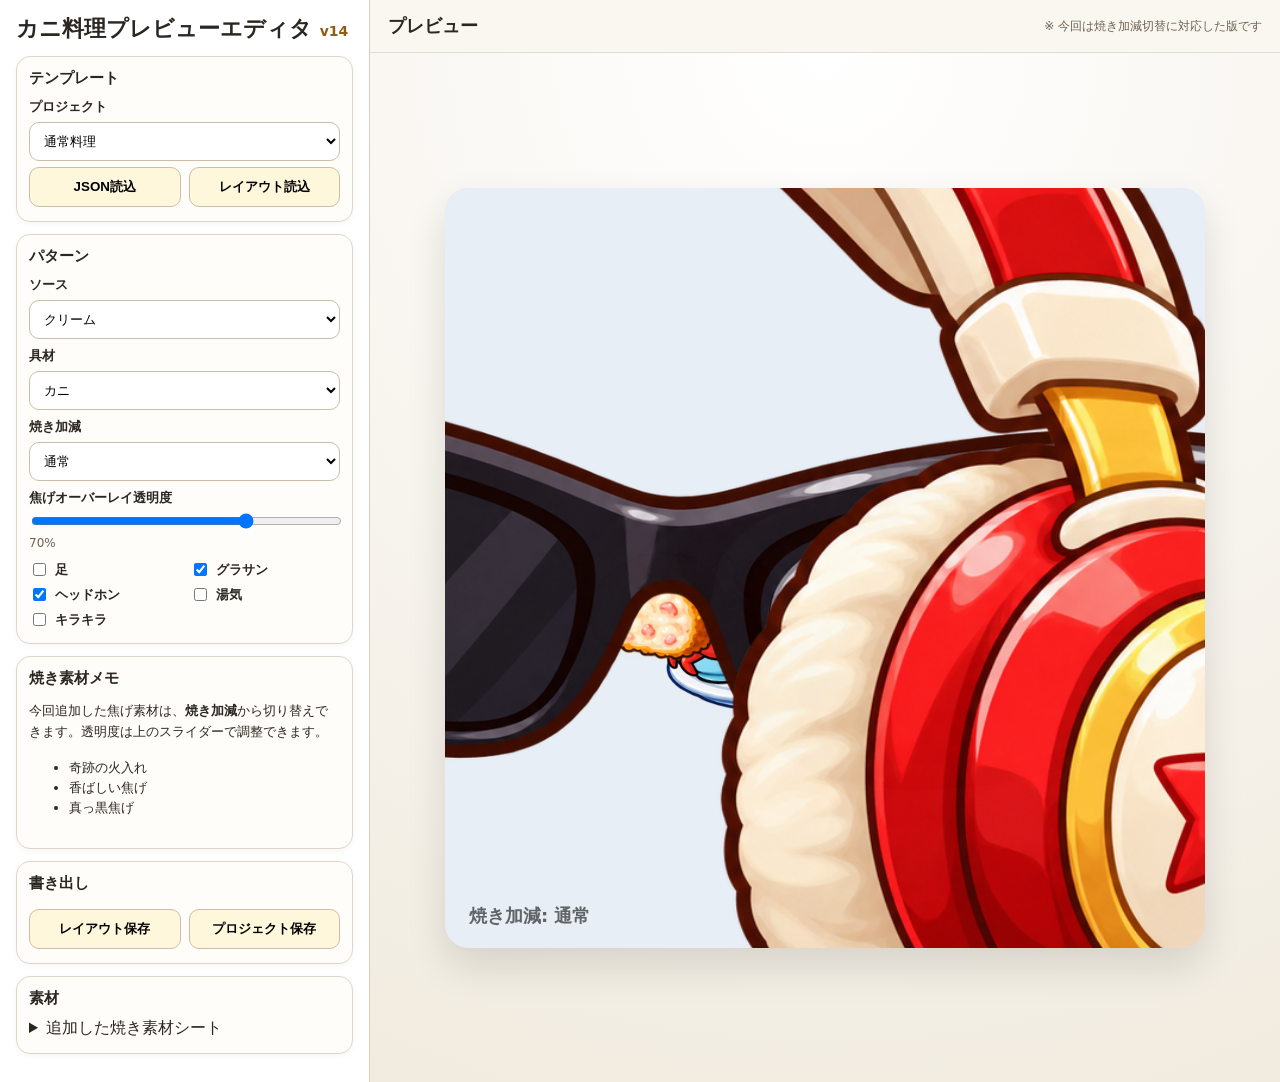
==== commit 6bb59750: "Add files via upload" ====
--- a/index.html
+++ b/index.html
@@ -1,232 +1,73 @@
 <!doctype html>
 <html lang="ja">
 <head>
-<meta charset="utf-8">
-<meta name="viewport" content="width=device-width, initial-scale=1">
-<title>カニ・クリーム・コロッケ 焼き加減エディタ v14</title>
-<style>
-:root{--bg:#f7f3ee;--panel:#fffdfb;--line:#2d241d;--muted:#79685b;--accent:#d95f43;--accent2:#f0b54a}
-*{box-sizing:border-box}body{margin:0;background:linear-gradient(180deg,#eef8ff,#f7f3ee 40%);font-family:"Hiragino Sans","Yu Gothic UI",system-ui,sans-serif;color:var(--line)}
-.header{padding:16px 18px;border-bottom:3px solid #241d17;background:#fff8f1;display:flex;justify-content:space-between;align-items:center;gap:12px;flex-wrap:wrap}.header h1{margin:0;font-size:22px}.header .sub{font-size:12px;color:var(--muted);font-weight:700}
-.layout{display:grid;grid-template-columns:320px 1fr;gap:16px;padding:16px;max-width:1400px;margin:0 auto}.panel{background:var(--panel);border:3px solid var(--line);border-radius:18px;box-shadow:0 5px 0 rgba(45,36,29,.12)}
-.sidebar{padding:14px;display:flex;flex-direction:column;gap:14px}.section{padding:12px;border:2px solid #dfd2c3;border-radius:14px;background:#fff}.section h2{margin:0 0 10px;font-size:15px}.control{display:grid;gap:6px;margin-bottom:10px}.control:last-child{margin-bottom:0}.control label{font-size:12px;font-weight:900;color:#4d3f33}.control .small{font-size:11px;color:var(--muted)}
-select,input[type=range],input[type=number],textarea{width:100%;padding:8px 10px;border:2px solid #ccb8a6;border-radius:10px;background:#fff;font:inherit}textarea{min-height:90px;resize:vertical}
-.row{display:grid;grid-template-columns:1fr 1fr;gap:8px}.btns{display:grid;grid-template-columns:1fr 1fr;gap:8px}.btn{appearance:none;border:0;border-radius:12px;padding:11px 12px;font-weight:1000;cursor:pointer}.btn.primary{background:var(--accent);color:#fff}.btn.alt{background:#f1e6d8;color:var(--line)}.btn:active{transform:translateY(1px)}
-.main{padding:16px;display:grid;gap:14px}.previewWrap{padding:12px;background:#fff;border:2px solid #dfd2c3;border-radius:16px}.previewHead{display:flex;justify-content:space-between;align-items:flex-end;gap:10px;flex-wrap:wrap;margin-bottom:10px}.previewHead h2{margin:0;font-size:18px}.previewHead .status{font-size:12px;color:var(--muted);font-weight:700}.canvasBox{aspect-ratio:4/3;background:linear-gradient(180deg,#fefefe,#f3f0ec);border-radius:16px;border:2px dashed #d7c7b8;display:grid;place-items:center;overflow:hidden}.canvasBox canvas{width:100%;height:100%}
-.note{font-size:12px;line-height:1.55;color:#56493f}.assetGrid{display:grid;grid-template-columns:repeat(auto-fit,minmax(140px,1fr));gap:12px}.assetCard{border:2px solid #dfd2c3;border-radius:14px;background:#fff;padding:8px}.assetCard b{display:block;font-size:12px;margin:0 0 6px}.assetCard img{display:block;width:100%;height:100px;object-fit:contain;background:linear-gradient(180deg,#fafafa,#f3f3f3);border-radius:10px}
-.codeBox{font-family:ui-monospace,monospace;font-size:12px;white-space:pre-wrap;word-break:break-all}
-@media (max-width:980px){.layout{grid-template-columns:1fr}.sidebar{order:2}.main{order:1}}
-</style>
+  <meta charset="utf-8">
+  <meta name="viewport" content="width=device-width,initial-scale=1">
+  <title>カニ料理プレビューエディタ v14</title>
+  <link rel="stylesheet" href="styles.css">
 </head>
 <body>
-<header class="header">
-  <div>
-    <h1>カニ・クリーム・コロッケ 焼き加減エディタ v14</h1>
-    <div class="sub">焦げオーバーレイ素材を取り込み済み。パターン側で焼き加減を切り替えできます。</div>
+  <div class="app">
+    <aside class="sidebar">
+      <h1>カニ料理プレビューエディタ <span>v14</span></h1>
+      <div class="panel">
+        <h2>テンプレート</h2>
+        <label>プロジェクト<select id="templateSelect"></select></label>
+        <div class="row2">
+          <button id="loadProjectBtn">JSON読込</button>
+          <button id="loadLayoutBtn">レイアウト読込</button>
+        </div>
+      </div>
+      <div class="panel">
+        <h2>パターン</h2>
+        <label>ソース<select id="sauceSelect"></select></label>
+        <label>具材<select id="mainSelect"></select></label>
+        <label>焼き加減<select id="burnSelect"></select></label>
+        <label>焦げオーバーレイ透明度 <input id="burnAlpha" type="range" min="0" max="100" value="70"></label>
+        <div class="smallVal" id="burnAlphaValue">70%</div>
+        <div class="checks">
+          <label><input id="legsToggle" type="checkbox">足</label>
+          <label><input id="glassesToggle" type="checkbox">グラサン</label>
+          <label><input id="headphonesToggle" type="checkbox">ヘッドホン</label>
+          <label><input id="steamToggle" type="checkbox">湯気</label>
+          <label><input id="sparkleToggle" type="checkbox">キラキラ</label>
+        </div>
+      </div>
+      <div class="panel">
+        <h2>焼き素材メモ</h2>
+        <p>今回追加した焦げ素材は、<b>焼き加減</b>から切り替えできます。透明度は上のスライダーで調整できます。</p>
+        <ul>
+          <li>奇跡の火入れ</li>
+          <li>香ばしい焦げ</li>
+          <li>真っ黒焦げ</li>
+        </ul>
+      </div>
+      <div class="panel">
+        <h2>書き出し</h2>
+        <div class="row2">
+          <button id="saveLayoutBtn">レイアウト保存</button>
+          <button id="saveProjectBtn">プロジェクト保存</button>
+        </div>
+      </div>
+      <div class="panel">
+        <h2>素材</h2>
+        <details>
+          <summary>追加した焼き素材シート</summary>
+          <img class="sheetPreview" src="assets/overlays/overlay_sheet.png" alt="焦げ素材シート">
+        </details>
+      </div>
+      <input id="hiddenFile" type="file" accept=".json,application/json" hidden>
+    </aside>
+    <main class="main">
+      <div class="toolbar">
+        <span>プレビュー</span>
+        <div class="legend">※ 今回は焼き加減切替に対応した版です</div>
+      </div>
+      <div class="canvasWrap">
+        <canvas id="preview" width="760" height="760"></canvas>
+      </div>
+    </main>
   </div>
-  <div class="sub">今回追加ソース: コロッケ衣オーバーレイ素材シート</div>
-</header>
-<div class="layout">
-  <aside class="panel sidebar">
-    <section class="section">
-      <h2>パターン設定</h2>
-      <div class="control">
-        <label for="sauceSel">ベースのクリーム / 液体</label>
-        <select id="sauceSel"></select>
-      </div>
-      <div class="control">
-        <label for="mainSel">具材</label>
-        <select id="mainSel"></select>
-      </div>
-      <div class="control">
-        <label for="browningSel">焼き加減</label>
-        <select id="browningSel">
-          <option value="normal">通常</option>
-          <option value="golden">奇跡の火入れ</option>
-          <option value="burnt">香ばしい焦げ</option>
-          <option value="charcoal">真っ黒焦げ</option>
-        </select>
-      </div>
-    </section>
-
-    <section class="section">
-      <h2>オーバーレイ調整</h2>
-      <div class="control">
-        <label for="wholeAlpha">全体コロッケの透明度</label>
-        <input id="wholeAlpha" type="range" min="0" max="100" value="62">
-        <div class="small"><span id="wholeAlphaVal">62</span>%</div>
-      </div>
-      <div class="control">
-        <label for="cutAlpha">断面コロッケの透明度</label>
-        <input id="cutAlpha" type="range" min="0" max="100" value="62">
-        <div class="small"><span id="cutAlphaVal">62</span>%</div>
-      </div>
-      <div class="control">
-        <label for="wholeScale">全体コロッケ倍率</label>
-        <input id="wholeScale" type="range" min="70" max="130" value="100">
-        <div class="small"><span id="wholeScaleVal">100</span>%</div>
-      </div>
-      <div class="control">
-        <label for="cutScale">断面コロッケ倍率</label>
-        <input id="cutScale" type="range" min="70" max="130" value="100">
-        <div class="small"><span id="cutScaleVal">100</span>%</div>
-      </div>
-      <div class="note">通常を選ぶとオーバーレイは無効になります。奇跡・焦げ・黒焦げは、ここで透明度を調整しながら見た目を詰められます。</div>
-    </section>
-
-    <section class="section">
-      <h2>設定の保存 / 読み込み</h2>
-      <div class="btns" style="margin-bottom:8px">
-        <button class="btn primary" id="exportBtn">JSONを書き出し</button>
-        <button class="btn alt" id="copyBtn">JSONをコピー</button>
-      </div>
-      <div class="control">
-        <label for="jsonBox">現在設定JSON</label>
-        <textarea id="jsonBox"></textarea>
-      </div>
-      <div class="btns">
-        <button class="btn alt" id="applyBtn">JSONを適用</button>
-        <button class="btn alt" id="resetBtn">初期値へ戻す</button>
-      </div>
-    </section>
-  </aside>
-
-  <main class="panel main">
-    <section class="previewWrap">
-      <div class="previewHead">
-        <div>
-          <h2>料理プレビュー</h2>
-          <div class="status" id="statusText">読み込み中…</div>
-        </div>
-        <div class="status">plate + whole + cut + sauce + main + burn overlay</div>
-      </div>
-      <div class="canvasBox"><canvas id="preview" width="1200" height="900"></canvas></div>
-    </section>
-
-    <section class="section">
-      <h2>今回取り込んだ焦げ素材</h2>
-      <div class="assetGrid" id="overlayGrid"></div>
-    </section>
-
-    <section class="section">
-      <h2>メモ</h2>
-      <div class="note">
-        - 焼き加減は <b>通常 / 奇跡の火入れ / 香ばしい焦げ / 真っ黒焦げ</b> の4段階で切り替えできます。<br>
-        - オーバーレイ素材は <code>source/コロッケ衣オーバーレイ素材シート.png</code> と、切り出した <code>assets/overlays/</code> の両方を同梱しています。<br>
-        - 今回は焦げ調整に集中しやすいよう、パターンプレビューを軽量構成でまとめています。
-      </div>
-    </section>
-  </main>
-</div>
-<script>
-const SAUCES=[
-  {id:'cream', label:'クリーム', src:'assets/sauces/cream.png'},
-  {id:'gray', label:'灰色クリーム', src:'assets/sauces/gray.png'},
-  {id:'swirl', label:'黄クリーム', src:'assets/sauces/swirl.png'},
-  {id:'dotted', label:'粒入りホワイト', src:'assets/sauces/dotted.png'},
-  {id:'purple_boba', label:'紫つぶつぶ', src:'assets/sauces/purple_boba.png'},
-  {id:'white_bumpy', label:'白つぶつぶ', src:'assets/sauces/white_bumpy.png'},
-  {id:'plain_white', label:'プレーン白', src:'assets/sauces/plain_white.png'},
-  {id:'pale_yellow', label:'淡い黄色', src:'assets/sauces/pale_yellow.png'},
-];
-const MAINS=[
-  {id:'crab_shred', label:'ほぐしカニ', src:'assets/mains/crab_shred.png'},
-  {id:'kanikama_cube', label:'カニカマ角切り', src:'assets/mains/kanikama_cube.png'},
-  {id:'kombu', label:'昆布', src:'assets/mains/kombu.png'},
-  {id:'starfish', label:'ヒトデ', src:'assets/mains/starfish.png'},
-  {id:'boots', label:'長靴', src:'assets/mains/boots.png'},
-  {id:'gloves', label:'手袋', src:'assets/mains/gloves.png'},
-  {id:'crab_bits', label:'カニ身ごろごろ', src:'assets/mains/crab_bits.png'},
-];
-const OVERLAYS={
-  golden:{whole:'assets/overlays/whole_golden.png',cut:'assets/overlays/cut_golden.png',label:'奇跡の火入れ'},
-  burnt:{whole:'assets/overlays/whole_burnt.png',cut:'assets/overlays/cut_burnt.png',label:'香ばしい焦げ'},
-  charcoal:{whole:'assets/overlays/whole_charcoal.png',cut:'assets/overlays/cut_charcoal.png',label:'真っ黒焦げ'},
-};
-const BASE={plate:'assets/base/plate.png',whole:'assets/base/whole.png',cut:'assets/base/cut.png'};
-const DEFAULTS={sauce:'cream',main:'crab_shred',browning:'golden',wholeAlpha:62,cutAlpha:62,wholeScale:100,cutScale:100};
-const state={...DEFAULTS};
-const els={
-  preview:document.getElementById('preview'), status:document.getElementById('statusText'),
-  sauceSel:document.getElementById('sauceSel'), mainSel:document.getElementById('mainSel'), browningSel:document.getElementById('browningSel'),
-  wholeAlpha:document.getElementById('wholeAlpha'), cutAlpha:document.getElementById('cutAlpha'),
-  wholeScale:document.getElementById('wholeScale'), cutScale:document.getElementById('cutScale'),
-  wholeAlphaVal:document.getElementById('wholeAlphaVal'), cutAlphaVal:document.getElementById('cutAlphaVal'),
-  wholeScaleVal:document.getElementById('wholeScaleVal'), cutScaleVal:document.getElementById('cutScaleVal'),
-  jsonBox:document.getElementById('jsonBox'), overlayGrid:document.getElementById('overlayGrid')
-};
-const ctx=els.preview.getContext('2d');
-const imageCache={};
-function loadImage(src){return new Promise((res,rej)=>{const i=new Image();i.onload=()=>res(i);i.onerror=rej;i.src=src;});}
-async function preload(){
-  const srcs=[BASE.plate,BASE.whole,BASE.cut,...SAUCES.map(x=>x.src),...MAINS.map(x=>x.src),...Object.values(OVERLAYS).flatMap(x=>[x.whole,x.cut])];
-  for(const src of srcs){imageCache[src]=await loadImage(src);}
-}
-function optionFill(select,list){select.innerHTML=list.map(x=>`<option value="${x.id}">${x.label}</option>`).join('');}
-function selected(list,id){return list.find(x=>x.id===id)||list[0];}
-function drawFit(img,x,y,w,h,alpha=1){ctx.save();ctx.globalAlpha=alpha;const s=Math.min(w/img.width,h/img.height);const iw=img.width*s, ih=img.height*s;ctx.drawImage(img,x+(w-iw)/2,y+(h-ih)/2,iw,ih);ctx.restore();}
-function render(){
-  ctx.clearRect(0,0,els.preview.width,els.preview.height);
-  ctx.fillStyle='#f7f1ea'; ctx.fillRect(0,0,els.preview.width,els.preview.height);
-  // soft background vignette
-  const g=ctx.createLinearGradient(0,0,0,els.preview.height); g.addColorStop(0,'#ffffff'); g.addColorStop(1,'#f2eee9'); ctx.fillStyle=g; ctx.fillRect(0,0,els.preview.width,els.preview.height);
-  const plate=imageCache[BASE.plate], whole=imageCache[BASE.whole], cut=imageCache[BASE.cut];
-  const sauce=selected(SAUCES,state.sauce), main=selected(MAINS,state.main);
-  // dish layout
-  drawFit(plate,120,445,960,280,1);
-  // back whole croquette
-  const wholeW=390*(state.wholeScale/100), wholeH=255*(state.wholeScale/100);
-  drawFit(whole,650,240,wholeW,wholeH,1);
-  // front cut sauce and main behind cut frame
-  const cutW=510*(state.cutScale/100), cutH=310*(state.cutScale/100);
-  const cutX=155, cutY=265;
-  drawFit(imageCache[sauce.src], cutX+210, cutY+52, 170*(state.cutScale/100), 155*(state.cutScale/100), 1);
-  drawFit(imageCache[main.src], cutX+170, cutY+86, 225*(state.cutScale/100), 120*(state.cutScale/100), 1);
-  drawFit(cut, cutX, cutY, cutW, cutH, 1);
-  // overlays
-  if(state.browning!=='normal'){
-    const ov=OVERLAYS[state.browning];
-    drawFit(imageCache[ov.whole],650,240,wholeW,wholeH,state.wholeAlpha/100);
-    drawFit(imageCache[ov.cut],cutX,cutY,cutW,cutH,state.cutAlpha/100);
-  }
-  // label chip
-  ctx.save();
-  ctx.fillStyle='rgba(255,248,240,.96)';roundRect(ctx,28,24,360,74,18);ctx.fill();ctx.lineWidth=3;ctx.strokeStyle='#2d241d';ctx.stroke();
-  ctx.fillStyle='#2d241d'; ctx.font='900 24px sans-serif'; ctx.fillText(`${selected(main?MAINS:[],state.main).label} × ${selected(SAUCES,state.sauce).label}`,48,56);
-  ctx.fillStyle='#6d5d51'; ctx.font='700 18px sans-serif'; const bLabel=state.browning==='normal'?'通常':OVERLAYS[state.browning].label; ctx.fillText(`焼き加減: ${bLabel}`,48,85);
-  ctx.restore();
-  els.status.textContent=`${selected(MAINS,state.main).label} / ${selected(SAUCES,state.sauce).label} / ${state.browning==='normal'?'通常':OVERLAYS[state.browning].label}`;
-  syncJsonBox();
-}
-function roundRect(c,x,y,w,h,r){c.beginPath();c.moveTo(x+r,y);c.arcTo(x+w,y,x+w,y+h,r);c.arcTo(x+w,y+h,x,y+h,r);c.arcTo(x,y+h,x,y,r);c.arcTo(x,y,x+w,y,r);c.closePath();}
-function syncJsonBox(){els.jsonBox.value=JSON.stringify(state,null,2);}
-function bind(){
-  optionFill(els.sauceSel,SAUCES); optionFill(els.mainSel,MAINS);
-  els.sauceSel.value=state.sauce; els.mainSel.value=state.main; els.browningSel.value=state.browning;
-  for(const k of ['wholeAlpha','cutAlpha','wholeScale','cutScale']){els[k].value=state[k]; document.getElementById(k+'Val').textContent=state[k];}
-  els.sauceSel.onchange=()=>{state.sauce=els.sauceSel.value;render();};
-  els.mainSel.onchange=()=>{state.main=els.mainSel.value;render();};
-  els.browningSel.onchange=()=>{state.browning=els.browningSel.value;render();};
-  for(const k of ['wholeAlpha','cutAlpha','wholeScale','cutScale']){
-    els[k].oninput=()=>{state[k]=Number(els[k].value);document.getElementById(k+'Val').textContent=state[k];render();};
-  }
-  document.getElementById('resetBtn').onclick=()=>{Object.assign(state,DEFAULTS); bind(); render();};
-  document.getElementById('applyBtn').onclick=()=>{try{const data=JSON.parse(els.jsonBox.value);Object.assign(state,DEFAULTS,data);bind();render();}catch(e){alert('JSONの形式が不正です。');}};
-  document.getElementById('copyBtn').onclick=async()=>{syncJsonBox(); try{await navigator.clipboard.writeText(els.jsonBox.value); alert('JSONをコピーしました。');}catch(e){alert('コピーできませんでした。');}};
-  document.getElementById('exportBtn').onclick=()=>{syncJsonBox(); const blob=new Blob([els.jsonBox.value],{type:'application/json'}); const a=document.createElement('a'); a.href=URL.createObjectURL(blob); a.download='kani-browning-pattern.json'; a.click(); URL.revokeObjectURL(a.href); };
-  // overlay cards
-  els.overlayGrid.innerHTML='';
-  for(const [id,def] of Object.entries(OVERLAYS)){
-    for(const type of ['whole','cut']){
-      const div=document.createElement('div'); div.className='assetCard';
-      div.innerHTML=`<b>${def.label} / ${type==='whole'?'全体':'断面'}</b><img src="${def[type]}" alt="${def.label}">`;
-      els.overlayGrid.appendChild(div);
-    }
-  }
-}
-(async function(){
-  try{await preload(); bind(); render();}catch(err){console.error(err); els.status.textContent='画像の読み込みに失敗しました。';}
-})();
-</script>
+  <script src="app.js"></script>
 </body>
 </html>
--- a/styles.css
+++ b/styles.css
@@ -0,0 +1 @@
+*{box-sizing:border-box}body{margin:0;font-family:system-ui,-apple-system,BlinkMacSystemFont,"Segoe UI",sans-serif;background:#f3efe8;color:#2b2621}.app{display:grid;grid-template-columns:370px 1fr;min-height:100vh}.sidebar{padding:16px;overflow:auto;background:#fff;border-right:1px solid #d8cfc1}.sidebar h1{font-size:22px;line-height:1.2;margin:0 0 14px}.sidebar h1 span{font-size:14px;color:#8c5d13}.panel{border:1px solid #dfd6c9;border-radius:14px;padding:12px 12px 14px;background:#fffdf9;margin-bottom:12px;box-shadow:0 2px 6px rgba(0,0,0,.04)}.panel h2{font-size:15px;margin:0 0 10px}.panel p,.panel li{font-size:13px;line-height:1.55}.panel label{display:block;font-size:13px;font-weight:700;margin:8px 0 0}.panel select,.panel button,.panel input[type=range]{width:100%;margin-top:6px}.panel select,.panel button{padding:10px;border-radius:10px;border:1px solid #cbbda8;background:#fff}.panel button{cursor:pointer;font-weight:800;background:#fff7dc}.row2{display:grid;grid-template-columns:1fr 1fr;gap:8px}.checks{display:grid;grid-template-columns:1fr 1fr;gap:6px 10px;margin-top:10px}.checks label{display:flex;align-items:center;gap:6px;margin:0;font-weight:600}.smallVal{font-size:12px;color:#6d6152;margin-top:4px}.sheetPreview{width:100%;display:block;border:1px solid #ddd;border-radius:10px;background:conic-gradient(#eee 25%,#fff 0 50%,#eee 0 75%,#fff 0) 0 0/20px 20px;padding:8px}.main{display:flex;flex-direction:column;min-width:0}.toolbar{display:flex;justify-content:space-between;align-items:center;padding:14px 18px;border-bottom:1px solid #ddd;background:#faf7f1}.toolbar span{font-size:18px;font-weight:900}.legend{font-size:12px;color:#6d6152}.canvasWrap{padding:18px;display:grid;place-items:center;overflow:auto;flex:1;background:radial-gradient(circle at top,#fff,#f1ebdf)}#preview{width:min(86vw,760px);height:auto;aspect-ratio:1;border-radius:24px;background:#dfe7ef;box-shadow:0 18px 40px rgba(0,0,0,.12)}@media(max-width:980px){.app{grid-template-columns:1fr}.sidebar{border-right:0;border-bottom:1px solid #ddd}}
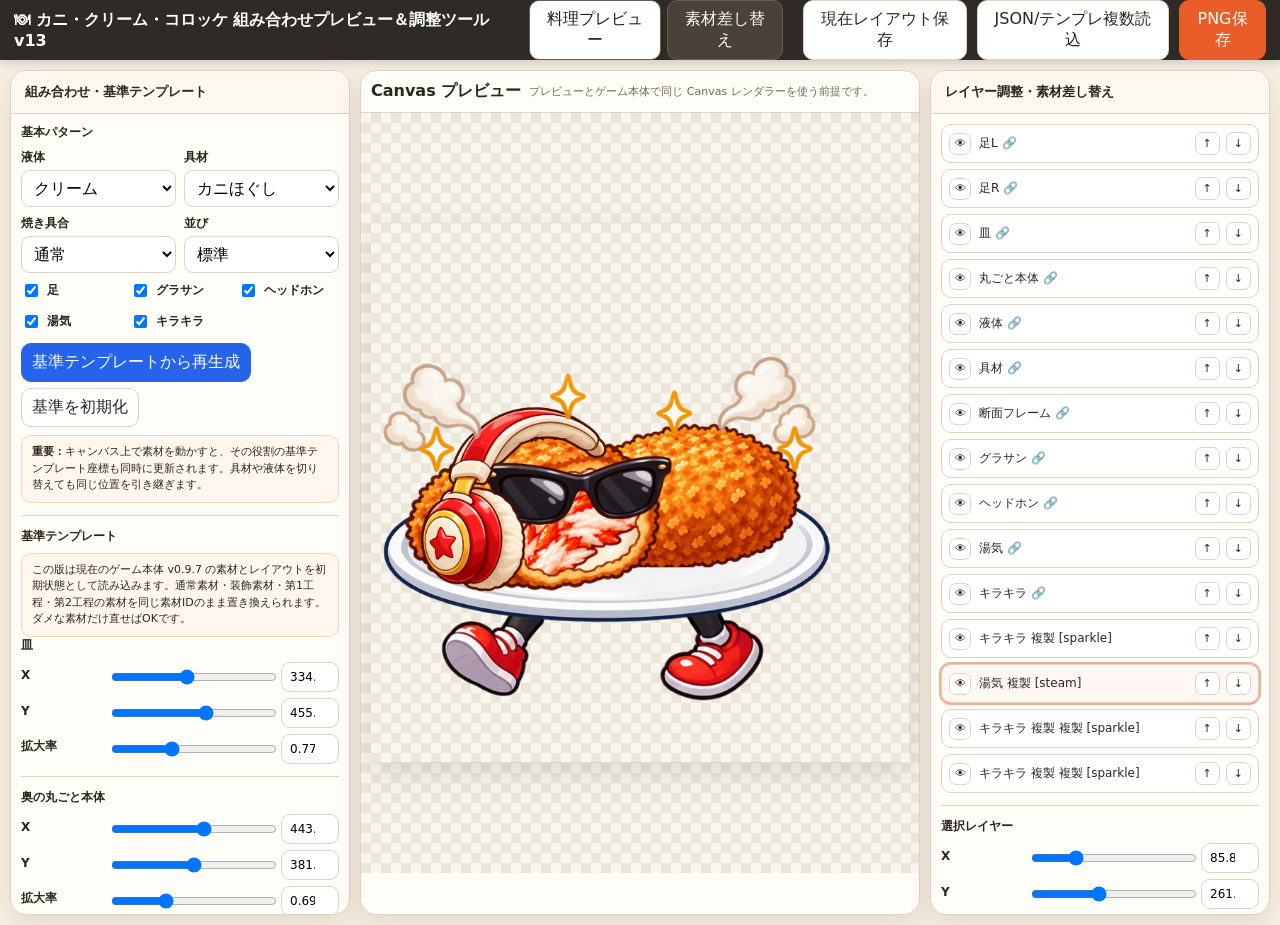
==== commit 1560b8ea: "Add files via upload" ====
--- a/index.html
+++ b/index.html
@@ -1,73 +1,151 @@
-<!doctype html>
-<html lang="ja">
-<head>
-  <meta charset="utf-8">
-  <meta name="viewport" content="width=device-width,initial-scale=1">
-  <title>カニ料理プレビューエディタ v14</title>
-  <link rel="stylesheet" href="styles.css">
-</head>
-<body>
-  <div class="app">
-    <aside class="sidebar">
-      <h1>カニ料理プレビューエディタ <span>v14</span></h1>
-      <div class="panel">
-        <h2>テンプレート</h2>
-        <label>プロジェクト<select id="templateSelect"></select></label>
-        <div class="row2">
-          <button id="loadProjectBtn">JSON読込</button>
-          <button id="loadLayoutBtn">レイアウト読込</button>
-        </div>
-      </div>
-      <div class="panel">
-        <h2>パターン</h2>
-        <label>ソース<select id="sauceSelect"></select></label>
-        <label>具材<select id="mainSelect"></select></label>
-        <label>焼き加減<select id="burnSelect"></select></label>
-        <label>焦げオーバーレイ透明度 <input id="burnAlpha" type="range" min="0" max="100" value="70"></label>
-        <div class="smallVal" id="burnAlphaValue">70%</div>
-        <div class="checks">
-          <label><input id="legsToggle" type="checkbox">足</label>
-          <label><input id="glassesToggle" type="checkbox">グラサン</label>
-          <label><input id="headphonesToggle" type="checkbox">ヘッドホン</label>
-          <label><input id="steamToggle" type="checkbox">湯気</label>
-          <label><input id="sparkleToggle" type="checkbox">キラキラ</label>
-        </div>
-      </div>
-      <div class="panel">
-        <h2>焼き素材メモ</h2>
-        <p>今回追加した焦げ素材は、<b>焼き加減</b>から切り替えできます。透明度は上のスライダーで調整できます。</p>
-        <ul>
-          <li>奇跡の火入れ</li>
-          <li>香ばしい焦げ</li>
-          <li>真っ黒焦げ</li>
-        </ul>
-      </div>
-      <div class="panel">
-        <h2>書き出し</h2>
-        <div class="row2">
-          <button id="saveLayoutBtn">レイアウト保存</button>
-          <button id="saveProjectBtn">プロジェクト保存</button>
-        </div>
-      </div>
-      <div class="panel">
-        <h2>素材</h2>
-        <details>
-          <summary>追加した焼き素材シート</summary>
-          <img class="sheetPreview" src="assets/overlays/overlay_sheet.png" alt="焦げ素材シート">
-        </details>
-      </div>
-      <input id="hiddenFile" type="file" accept=".json,application/json" hidden>
-    </aside>
-    <main class="main">
-      <div class="toolbar">
-        <span>プレビュー</span>
-        <div class="legend">※ 今回は焼き加減切替に対応した版です</div>
-      </div>
-      <div class="canvasWrap">
-        <canvas id="preview" width="760" height="760"></canvas>
-      </div>
-    </main>
-  </div>
-  <script src="app.js"></script>
-</body>
-</html>
+<!doctype html><html lang="ja"><head><meta charset="utf-8"><meta name="viewport" content="width=device-width,initial-scale=1,viewport-fit=cover"><title>料理アセット調整ツール v13</title>
+<style>
+:root{--bg:#f6f0e3;--panel:#fffdf8;--line:#ddd3c2;--ink:#2a261f;--sub:#6f685d;--accent:#e85d2a;--accent2:#2563eb;--shadow:0 8px 24px rgba(87,60,23,.12)}
+*{box-sizing:border-box}body{margin:0;background:var(--bg);color:var(--ink);font-family:system-ui,-apple-system,"Yu Gothic UI","Hiragino Sans",sans-serif}button,input,select{font:inherit}button{border:1px solid var(--line);background:white;border-radius:10px;padding:8px 10px;cursor:pointer;color:var(--ink)}button:hover{background:#fff7f0}.primary{background:var(--accent);color:#fff;border-color:var(--accent)}.blue{background:var(--accent2);color:#fff;border-color:var(--accent2)}
+header{height:60px;background:#2f2a25;color:#fff;display:flex;align-items:center;gap:10px;padding:0 14px;position:sticky;top:0;z-index:5;box-shadow:0 2px 10px rgba(0,0,0,.18)}header h1{margin:0;font-size:16px;font-weight:800}.spacer{flex:1}.tabs{display:flex;gap:6px}.tabBtn{background:#494238;color:#fff;border-color:#665e54}.tabBtn.active{background:#fff;color:#1f1d1a}
+main{padding:10px}.view{display:none}.view.active{display:grid}.panel{background:var(--panel);border:1px solid var(--line);border-radius:16px;box-shadow:var(--shadow);overflow:hidden}.panelTitle{padding:12px 14px;border-bottom:1px solid var(--line);background:#fcf7ef;font-size:13px;font-weight:800}.panelBody{padding:10px;overflow:auto;max-height:calc(100vh - 100px)}.section{border-top:1px solid var(--line);margin-top:12px;padding-top:12px}.section:first-child{border-top:0;margin-top:0;padding-top:0}.sectionTitle{font-size:12px;font-weight:800;margin-bottom:8px}.small{font-size:11px;color:var(--sub);line-height:1.45}.note{padding:8px 10px;background:#fff7ed;border:1px solid #f3d7b8;border-radius:10px;font-size:11px;line-height:1.5}
+label{font-size:12px;font-weight:700;display:block;margin-bottom:4px}select,input[type=number]{width:100%;padding:7px 8px;border:1px solid var(--line);border-radius:9px;background:#fff}.grid2{display:grid;grid-template-columns:1fr 1fr;gap:8px}.grid3{display:grid;grid-template-columns:1fr 1fr 1fr;gap:8px}.row{display:flex;gap:6px;align-items:center;flex-wrap:wrap}.check{display:flex;align-items:center;gap:6px;font-size:12px;font-weight:600}.props{display:grid;grid-template-columns:82px 1fr 58px;gap:6px;align-items:center;font-size:12px;margin-bottom:6px}.props input[type=range]{width:100%}
+#previewView{grid-template-columns:340px minmax(420px,1fr) 340px;gap:10px}.stagePanel{display:flex;flex-direction:column}.stageTop{padding:10px;border-bottom:1px solid var(--line);display:flex;gap:8px;align-items:center;flex-wrap:wrap}.stageWrap{display:flex;align-items:center;justify-content:center;padding:10px;background:linear-gradient(45deg,#ece6da 25%,transparent 25%) 0 0/20px 20px,linear-gradient(45deg,transparent 75%,#ece6da 75%) 0 0/20px 20px,linear-gradient(45deg,transparent 75%,#ece6da 75%) 10px -10px/20px 20px,linear-gradient(45deg,#ece6da 25%,#f9f6f0 25%) 10px -10px/20px 20px;min-height:760px;overflow:auto}#previewCanvas{max-width:100%;height:auto;touch-action:none;background:transparent;box-shadow:0 10px 30px rgba(0,0,0,.12)}
+.layerList{display:flex;flex-direction:column;gap:6px}.layerItem{display:grid;grid-template-columns:24px 1fr auto;gap:6px;align-items:center;padding:7px;border:1px solid var(--line);border-radius:10px;background:#fff;cursor:pointer}.layerItem.sel{outline:2px solid rgba(232,93,42,.5);background:#fff7f3}.layerName{font-size:12px;white-space:nowrap;overflow:hidden;text-overflow:ellipsis}.mini{padding:4px 7px;font-size:11px;border-radius:7px}.eye{padding:0;width:22px;height:22px}.assetGrid{display:grid;grid-template-columns:repeat(2,minmax(0,1fr));gap:8px}.assetCard{border:1px solid var(--line);border-radius:12px;background:#fff;padding:6px;cursor:pointer}.assetCard canvas{width:100%;height:68px;display:block}.assetCard span{display:block;font-size:11px;text-align:center;white-space:nowrap;overflow:hidden;text-overflow:ellipsis}.comboGrid{display:grid;grid-template-columns:repeat(2,minmax(0,1fr));gap:8px}.comboCard{border:1px solid var(--line);border-radius:12px;padding:6px;background:white;cursor:pointer}.comboCard canvas{width:100%;height:auto;background:#fbf7ef;border-radius:8px}.comboCard .cap{font-size:11px;line-height:1.3;margin-top:5px;text-align:center}
+#assetView{grid-template-columns:320px 1fr 320px;gap:10px}.cropWrap{display:flex;align-items:center;justify-content:center;background:#e9e2d5;min-height:720px;padding:10px}.cropWrap canvas{max-width:100%;height:auto;box-shadow:0 10px 30px rgba(0,0,0,.18)}.sourceThumbs,.assetThumbs{display:grid;gap:8px}.sourceThumb,.assetThumb{display:flex;align-items:center;gap:8px;text-align:left}.sourceThumb canvas,.assetThumb canvas{width:72px;height:52px;background:#f5f1e8;border-radius:8px;border:1px solid var(--line)}.modeGroup{display:grid;grid-template-columns:1fr 1fr 1fr;gap:6px}.modeGroup button.active{background:#2f2a25;color:#fff}.cropResult{width:100%;height:132px;object-fit:contain;border:1px solid var(--line);border-radius:10px;background:repeating-conic-gradient(#eee 0 25%,#fff 0 50%) 50%/16px 16px}
+.sourceThumb,.assetThumb{padding:6px;border:1px solid var(--line);border-radius:10px;background:white}.sourceThumb span,.assetThumb span{font-size:11px;line-height:1.35}.assetGroupTitle{font-size:11px;font-weight:900;color:#5d5144;background:#eee5d7;border-radius:8px;padding:6px 8px;margin-top:7px}
+
+@media(max-width:1200px){#previewView,#assetView{grid-template-columns:1fr}.panelBody{max-height:none}.stageWrap,.cropWrap{min-height:60vh}}
+</style></head><body>
+<header><h1>🍽 カニ・クリーム・コロッケ 組み合わせプレビュー＆調整ツール v13</h1><div class="tabs"><button class="tabBtn active" data-view="previewView">料理プレビュー</button><button class="tabBtn" data-view="assetView">素材差し替え</button></div><div class="spacer"></div><button id="exportJsonBtn">現在レイアウト保存</button><button id="importJsonBtn">JSON/テンプレ複数読込</button><button id="exportPngBtn" class="primary">PNG保存</button><input id="jsonFile" type="file" accept="application/json,.json" multiple hidden></header>
+<main>
+<section id="previewView" class="view active">
+<aside class="panel"><div class="panelTitle">組み合わせ・基準テンプレート</div><div class="panelBody">
+<div class="section"><div class="sectionTitle">基本パターン</div><div class="grid2"><div><label>液体</label><select id="sauceSelect"></select></div><div><label>具材</label><select id="mainSelect"></select></div><div><label>焼き具合</label><select id="finishSelect"></select></div><div><label>並び</label><select id="layoutSelect"><option value="standard">標準</option><option value="ingredientFocus">具材を強調</option><option value="sauceFocus">液体を強調</option></select></div></div><div class="grid3" style="margin-top:8px"><label class="check"><input type="checkbox" id="legsCheck">足</label><label class="check"><input type="checkbox" id="glassCheck">グラサン</label><label class="check"><input type="checkbox" id="headphoneCheck">ヘッドホン</label><label class="check"><input type="checkbox" id="steamCheck">湯気</label><label class="check"><input type="checkbox" id="sparkleCheck">キラキラ</label></div><div class="row" style="margin-top:8px"><button id="applyBasePreset" class="blue">基準テンプレートから再生成</button><button id="resetLayoutBtn">基準を初期化</button></div><div class="note" style="margin-top:8px"><b>重要：</b>キャンバス上で素材を動かすと、その役割の基準テンプレート座標も同時に更新されます。具材や液体を切り替えても同じ位置を引き継ぎます。</div></div>
+<div class="section"><div class="sectionTitle">基準テンプレート</div><div class="note">この版は現在のゲーム本体 v0.9.7 の素材とレイアウトを初期状態として読み込みます。通常素材・装飾素材・第1工程・第2工程の素材を同じ素材IDのまま置き換えられます。ダメな素材だけ直せばOKです。</div><div id="globalControls"></div><div class="row" style="margin-top:8px"><button id="applyGlobalBtn" class="blue">基準テンプレートを反映</button><button id="resetGlobalBtn">基準テンプレートを初期化</button></div></div>
+<div class="section"><div class="sectionTitle">テンプレートライブラリ</div>
+<div class="grid2"><div><label>テンプレ名</label><input id="templateName" type="text" value="通常料理" style="width:100%;padding:7px 8px;border:1px solid var(--line);border-radius:9px"></div><div><label>保存済み</label><select id="templateSelect"></select></div></div>
+<div class="row" style="margin-top:8px"><button id="saveTemplateBtn">現在を保存/更新</button><button id="loadTemplateBtn">選択を読込</button><button id="deleteTemplateBtn">選択を削除</button></div>
+<div class="row" style="margin-top:6px"><button id="exportTemplateBtn">選択テンプレを書き出し</button><button id="exportProjectBtn" class="blue">ゲーム取り込み用に全部書き出し</button></div>
+<div class="small" style="margin-top:6px">複数のテンプレートを同時に保持できます。v6のJSONを複数選択して読み込むこともできます。ゲーム取り込み用JSONには、全テンプレート・追加レイヤー・素材差し替えをまとめて保存します。</div></div>
+<div class="section"><div class="sectionTitle">全パターン一覧</div><div class="row"><button id="buildComboGrid" class="blue">一覧を生成 / 更新</button></div><div id="comboGrid" class="comboGrid" style="margin-top:8px"></div></div>
+</div></aside>
+<section class="panel stagePanel"><div class="stageTop"><strong>Canvas プレビュー</strong><span class="small">プレビューとゲーム本体で同じ Canvas レンダラーを使う前提です。</span></div><div class="stageWrap"><canvas id="previewCanvas" width="760" height="760"></canvas></div></section>
+<aside class="panel"><div class="panelTitle">レイヤー調整・素材差し替え</div><div class="panelBody"><div id="layerList" class="layerList"></div><div class="section"><div class="sectionTitle">選択レイヤー</div><div id="layerNone" class="small">レイヤーを選択してください。</div><div id="layerProps" hidden><div class="props"><label>X</label><input id="xRange" type="range" min="-200" max="960"><input id="xNum" type="number"></div><div class="props"><label>Y</label><input id="yRange" type="range" min="-200" max="960"><input id="yNum" type="number"></div><div class="props"><label>拡大率</label><input id="scaleRange" type="range" min="0.05" max="3" step="0.01"><input id="scaleNum" type="number" step="0.01"></div><div class="props"><label>回転</label><input id="rotRange" type="range" min="-180" max="180"><input id="rotNum" type="number"></div><div class="props"><label>透明度</label><input id="alphaRange" type="range" min="0" max="1" step="0.01"><input id="alphaNum" type="number" step="0.01"></div><div class="row"><label class="check"><input id="flipX" type="checkbox">左右反転</label><label class="check"><input id="clipCheck" type="checkbox">断面内にクリップ</label></div><div class="row"><button id="dupLayerBtn" class="mini">複製</button><button id="delLayerBtn" class="mini">削除</button></div></div></div>
+<div class="section"><div class="sectionTitle">素材ライブラリ</div><div class="row" style="margin:8px 0"><button class="mini libTab blue" data-cat="base">土台</button><button class="mini libTab" data-cat="sauce">液体</button><button class="mini libTab" data-cat="main">具材</button><button class="mini libTab" data-cat="extra">装飾</button></div><div id="assetGrid" class="assetGrid"></div></div>
+<div class="section"><div class="sectionTitle">断面マスク</div><div class="props"><label>中心X</label><input id="maskX" type="range" min="0" max="760"><input id="maskXn" type="number"></div><div class="props"><label>中心Y</label><input id="maskY" type="range" min="0" max="760"><input id="maskYn" type="number"></div><div class="props"><label>横半径</label><input id="maskRX" type="range" min="20" max="320"><input id="maskRXn" type="number"></div><div class="props"><label>縦半径</label><input id="maskRY" type="range" min="20" max="260"><input id="maskRYn" type="number"></div><label class="check"><input id="showMask" type="checkbox">断面マスクを表示</label></div></div></aside>
+</section>
+<section id="assetView" class="view">
+<aside class="panel"><div class="panelTitle">素材管理</div><div class="panelBody"><div class="section"><div class="sectionTitle">分離済み素材一覧</div><div class="small">ここから置き換えたい素材を選びます。通常素材も装飾素材も同じ手順で差し替えできます。</div><div id="assetThumbs" class="assetThumbs"></div></div><div class="section"><div class="sectionTitle">アセットパック</div><div class="row"><button id="exportAssetPackBtn">差し替え素材を書き出し</button><button id="importAssetPackBtn">差し替え素材を読込</button></div><div class="row" style="margin-top:6px"><button id="resetSelectedAssetBtn">選択素材を初期化</button><button id="resetAllAssetsBtn">全部初期化</button></div><input id="assetPackFile" type="file" accept="application/json" hidden></div></div></aside>
+<section class="panel"><div class="panelTitle">元画像から切り抜き</div><div class="panelBody"><div class="section"><div class="sectionTitle">元画像</div><div id="sourceThumbs" class="sourceThumbs"></div><div class="row" style="margin-top:8px"><label class="check">追加ソース画像 <input id="uploadSourceInput" type="file" accept="image/*"></label></div></div><div class="section"><div class="sectionTitle">切り抜き方法</div><div class="modeGroup"><button data-mode="rect" class="active">矩形</button><button data-mode="polygon">多角形</button><button data-mode="free">自由</button></div></div><div class="section"><div class="sectionTitle">設定</div><div class="props"><label>余白</label><input id="cropPad" type="range" min="0" max="80" value="10"><input id="cropPadNum" type="number" value="10"></div><div class="props"><label>背景透過しきい値</label><input id="alphaTol" type="range" min="0" max="120" value="24"><input id="alphaTolNum" type="number" min="0" max="120" value="24"></div><div class="row"><button id="clearCropSel">範囲クリア</button><button id="makeCropBtn" class="blue">切り抜き作成</button><button id="saveCropBtn">PNG保存</button></div><div class="row" style="margin-top:6px"><button id="autoAlphaBtn">背景を透過</button><button id="resetAlphaBtn">透過前に戻す</button></div><div class="small" style="margin-top:6px">切り抜き後、四隅の背景色をもとに自動で透過します。今回のような素材シートの帯色除去向けです。</div><div class="row" style="margin-top:6px"><button id="applyCropToAssetBtn" class="primary">この素材IDを置き換える</button></div></div><div class="cropWrap"><canvas id="cropCanvas" width="960" height="760"></canvas></div></div></section>
+<aside class="panel"><div class="panelTitle">切り抜き結果</div><div class="panelBody"><div class="section"><div class="sectionTitle">現在選択中の素材</div><div id="selectedAssetName" class="small">未選択</div><img id="selectedAssetPreview" class="cropResult" alt="selected asset"></div><div class="section"><div class="sectionTitle">切り抜き結果</div><img id="cropResult" class="cropResult" alt="crop result"></div><div class="section"><div class="sectionTitle">使い方</div><div class="note">1. 左の一覧で素材を選ぶ<br>2. 中央で原本シート or 追加ソース画像を選ぶ<br>3. 切り抜き作成<br>4. 必要なら「背景を透過」<br>5. 「この素材IDを置き換える」<br>6. 差し替え素材を書き出し、こちらへ送る</div></div></div></aside>
+</section>
+</main>
+<script src="renderer.js"></script>
+<script src="current-project.js"></script>
+<script>
+const R=window.KaniDishRenderer;const $=s=>document.querySelector(s),$$=s=>Array.from(document.querySelectorAll(s));
+const GAME_ASSET_DEFS=[
+  {id:'stage1_crab',name:'第1工程: カニ',src:'assets/stage1/crab.png',cat:'stage1',gamePath:'assets/stage1/crab.png'},
+  {id:'stage1_hairy',name:'第1工程: 毛ガニ',src:'assets/stage1/hairy.png',cat:'stage1',gamePath:'assets/stage1/hairy.png'},
+  {id:'stage1_king',name:'第1工程: タラバガニ',src:'assets/stage1/king.png',cat:'stage1',gamePath:'assets/stage1/king.png'},
+  {id:'stage1_small',name:'第1工程: 小ガニ',src:'assets/stage1/small.png',cat:'stage1',gamePath:'assets/stage1/small.png'},
+  {id:'stage1_kanikama',name:'第1工程: カニカマ',src:'assets/stage1/kanikama.png',cat:'stage1',gamePath:'assets/stage1/kanikama.png'},
+  {id:'stage1_kombu',name:'第1工程: 昆布',src:'assets/stage1/kombu.png',cat:'stage1',gamePath:'assets/stage1/kombu.png'},
+  {id:'stage1_boot',name:'第1工程: 長靴',src:'assets/stage1/boot.png',cat:'stage1',gamePath:'assets/stage1/boot.png'},
+  {id:'stage1_star',name:'第1工程: ヒトデ',src:'assets/stage1/star.png',cat:'stage1',gamePath:'assets/stage1/star.png'},
+  {id:'stage1_glove',name:'第1工程: 手袋',src:'assets/stage1/glove.png',cat:'stage1',gamePath:'assets/stage1/glove.png'},
+  {id:'stage1_toy',name:'第1工程: 謎のカニ玩具',src:'assets/stage1/toy.png',cat:'stage1',gamePath:'assets/stage1/toy.png'},
+  {id:'stage2_bowl',name:'第2工程: ボウル',src:'assets/stage2/bowl.png',cat:'stage2',gamePath:'assets/stage2/bowl.png'},
+  {id:'stage2_cream',name:'第2工程: クリーム',src:'assets/stage2/cream.png',cat:'stage2',gamePath:'assets/stage2/cream.png'},
+  {id:'stage2_ice',name:'第2工程: アイス',src:'assets/stage2/ice.png',cat:'stage2',gamePath:'assets/stage2/ice.png'},
+  {id:'stage2_mayo',name:'第2工程: マヨ',src:'assets/stage2/mayo.png',cat:'stage2',gamePath:'assets/stage2/mayo.png'},
+  {id:'stage2_yogurt',name:'第2工程: ヨーグルト',src:'assets/stage2/yogurt.png',cat:'stage2',gamePath:'assets/stage2/yogurt.png'},
+  {id:'stage2_milk',name:'第2工程: 牛乳',src:'assets/stage2/milk.png',cat:'stage2',gamePath:'assets/stage2/milk.png'},
+  {id:'stage2_condensed',name:'第2工程: 練乳',src:'assets/stage2/condensed.png',cat:'stage2',gamePath:'assets/stage2/condensed.png'},
+  {id:'stage2_white',name:'第2工程: 白い液体',src:'assets/stage2/white.png',cat:'stage2',gamePath:'assets/stage2/white.png'},
+  {id:'stage2_soft',name:'第2工程: やわらか素材',src:'assets/stage2/soft.png',cat:'stage2',gamePath:'assets/stage2/soft.png'},
+  {id:'stage2_sauce',name:'第2工程: ソース',src:'assets/stage2/sauce.png',cat:'stage2',gamePath:'assets/stage2/sauce.png'},
+  {id:'stage2_foam',name:'第2工程: 泡',src:'assets/stage2/foam.png',cat:'stage2',gamePath:'assets/stage2/foam.png'}
+];
+for(const d of GAME_ASSET_DEFS) R.assetMap[d.id]=d;
+const GAME_ASSET_PATHS=Object.fromEntries(GAME_ASSET_DEFS.map(d=>[d.id,d.gamePath]));
+const state={images:{},defaultImages:{},overrides:{},slots:R.createDefaultSlots(),mask:R.createDefaultMask(),layers:[],extraLayers:[],templates:[],activeTemplateId:null,selected:null,showMask:false,libCat:'base',selectedAssetId:'plate'};let uid=1,extraSeq=1;
+
+async function fileToDataUrl(path){
+  const r=await fetch(path); const b=await r.blob();
+  return await blobDataUrl(b);
+}
+async function ensureBundledAccessoryOverrides(){
+  const ids=['glasses','headphones'];
+  for(const id of ids){
+    if(!state.overrides[id]){
+      const def=R.assetMap[id];
+      if(def&&def.src){
+        try{ state.overrides[id]=await fileToDataUrl(def.src); }catch(e){}
+      }
+    }
+  }
+}
+const canvas=$('#previewCanvas'),ctx=canvas.getContext('2d');
+function loadImage(src){return new Promise((res,rej)=>{const i=new Image();i.onload=()=>res(i);i.onerror=rej;i.src=src;});}
+function blobDataUrl(blob){return new Promise(res=>{const r=new FileReader();r.onload=()=>res(r.result);r.readAsDataURL(blob);});}
+function recipe(){return{sauce:$('#sauceSelect').value,main:$('#mainSelect').value,finish:$('#finishSelect').value,layout:$('#layoutSelect').value,legs:$('#legsCheck').checked,glasses:$('#glassCheck').checked,headphones:$('#headphoneCheck').checked,steam:$('#steamCheck').checked,sparkle:$('#sparkleCheck').checked};}
+function setRecipe(r){$('#sauceSelect').value=r.sauce;$('#mainSelect').value=r.main;$('#finishSelect').value=r.finish;$('#layoutSelect').value=r.layout||'standard';$('#legsCheck').checked=!!r.legs;$('#glassCheck').checked=!!r.glasses;$('#headphoneCheck').checked=!!r.headphones;$('#steamCheck').checked=!!r.steam;$('#sparkleCheck').checked=!!r.sparkle;}
+function rebuild(){const base=R.buildRecipeLayers(recipe(),state.slots,state.mask).map(l=>({...l,uid:'l'+uid++}));const extras=state.extraLayers.map(e=>({...e,uid:'l'+uid++,bound:false}));state.layers=[...base,...extras];state.selected=state.layers.at(-1)?.uid||null;syncLayers();syncProps();draw();}
+function draw(){R.renderDish(ctx,state.images,{layers:state.layers,mask:state.mask,recipe:recipe()},{showMask:state.showMask});}
+function selected(){return state.layers.find(l=>l.uid===state.selected)||null;}function sorted(){return [...state.layers].sort((a,b)=>a.z-b.z);}
+function commitLayerToSlot(l){if(!l)return;if(l.bound&&l.role&&state.slots[l.role]){const s=state.slots[l.role];s.x=l.x;s.y=l.y;s.scale=l.scale;s.rotation=l.rotation;s.z=l.z;s.alpha=l.alpha==null?1:Number(l.alpha);s.flipX=!!l.flipX;s.visible=l.visible!==false;s.clip=!!l.clip;if(l.role==='main'){const r=recipe();s.rotation=l.rotation-(r.main==='kombu'?12:r.main==='boots'?8:0);}return;}if(!l.bound&&l.instanceId){const e=state.extraLayers.find(x=>x.instanceId===l.instanceId);if(e){Object.assign(e,{name:l.name,assetId:l.assetId,semanticRole:l.semanticRole||l.role||inferSemanticRole(l),x:l.x,y:l.y,scale:l.scale,rotation:l.rotation,alpha:l.alpha,flipX:l.flipX,clip:l.clip,visible:l.visible,z:l.z});}}}
+function inferSemanticRole(l){if(l?.semanticRole)return l.semanticRole;if(l?.role)return l.role;const id=l?.assetId||'';if(['steam','sparkle','glasses','headphones','shoeL','shoeR'].includes(id))return id;return R.assetMap[id]?.cat||'extra';}
+function syncLayers(){const b=$('#layerList');b.innerHTML='';sorted().forEach(l=>{const d=document.createElement('div');d.className='layerItem'+(l.uid===state.selected?' sel':'');d.innerHTML=`<button class="eye mini" data-eye="${l.uid}">${l.visible?'👁':'🚫'}</button><div class="layerName">${l.name}${l.bound?' 🔗':` [${l.semanticRole||inferSemanticRole(l)}]`}</div><div class="row"><button class="mini" data-up="${l.uid}">↑</button><button class="mini" data-down="${l.uid}">↓</button></div>`;d.onclick=e=>{if(e.target.closest('button'))return;state.selected=l.uid;syncLayers();syncProps();draw();};b.appendChild(d);});$$('[data-eye]').forEach(x=>x.onclick=e=>{e.stopPropagation();const l=state.layers.find(q=>q.uid===x.dataset.eye);l.visible=!l.visible;commitLayerToSlot(l);syncLayers();draw();});$$('[data-up]').forEach(x=>x.onclick=e=>{e.stopPropagation();shift(x.dataset.up,1)});$$('[data-down]').forEach(x=>x.onclick=e=>{e.stopPropagation();shift(x.dataset.down,-1)});}
+function shift(id,dir){const a=sorted(),i=a.findIndex(x=>x.uid===id),j=i+dir;if(j<0||j>=a.length)return;[a[i].z,a[j].z]=[a[j].z,a[i].z];commitLayerToSlot(a[i]);commitLayerToSlot(a[j]);syncLayers();draw();}
+function syncProps(){const l=selected();$('#layerNone').hidden=!!l;$('#layerProps').hidden=!l;if(l){[['x',l.x],['y',l.y],['scale',l.scale],['rot',l.rotation],['alpha',l.alpha]].forEach(([k,v])=>{$('#'+k+'Range').value=v;$('#'+k+'Num').value=v;});$('#flipX').checked=!!l.flipX;$('#clipCheck').checked=!!l.clip;}[['maskX','x'],['maskY','y'],['maskRX','rx'],['maskRY','ry']].forEach(([id,k])=>{$('#'+id).value=state.mask[k];$('#'+id+'n').value=state.mask[k];});$('#showMask').checked=state.showMask;renderSlotControls();}
+function bind(id,key){const fn=v=>{const l=selected();if(!l)return;l[key]=Number(v);commitLayerToSlot(l);syncProps();draw();};$('#'+id+'Range').oninput=e=>fn(e.target.value);$('#'+id+'Num').oninput=e=>fn(e.target.value);}bind('x','x');bind('y','y');bind('scale','scale');bind('rot','rotation');bind('alpha','alpha');
+$('#flipX').onchange=e=>{const l=selected();if(l){l.flipX=e.target.checked;commitLayerToSlot(l);draw();}};$('#clipCheck').onchange=e=>{const l=selected();if(l){l.clip=e.target.checked;commitLayerToSlot(l);draw();}};$('#dupLayerBtn').onclick=()=>{const l=selected();if(!l)return;const semanticRole=l.semanticRole||l.role||inferSemanticRole(l);const e={instanceId:'extra_'+extraSeq++,semanticRole,role:semanticRole,name:l.name+' 複製',assetId:l.assetId,x:l.x+15,y:l.y+15,scale:l.scale,rotation:l.rotation,alpha:l.alpha,flipX:l.flipX,clip:l.clip,visible:l.visible,z:l.z+.01,bound:false};state.extraLayers.push(e);rebuild();const made=state.layers.find(x=>x.instanceId===e.instanceId);if(made)state.selected=made.uid;syncLayers();syncProps();draw();};$('#delLayerBtn').onclick=()=>{const l=selected();if(l&&!l.bound&&l.instanceId)state.extraLayers=state.extraLayers.filter(x=>x.instanceId!==l.instanceId);state.layers=state.layers.filter(x=>x.uid!==state.selected);state.selected=state.layers.at(-1)?.uid||null;syncLayers();syncProps();draw();};
+[['maskX','x'],['maskY','y'],['maskRX','rx'],['maskRY','ry']].forEach(([id,k])=>{const fn=v=>{state.mask[k]=Number(v);syncProps();draw();};$('#'+id).oninput=e=>fn(e.target.value);$('#'+id+'n').oninput=e=>fn(e.target.value);});$('#showMask').onchange=e=>{state.showMask=e.target.checked;draw();};
+function renderSlotControls(){const box=$('#globalControls');if(!box)return;box.innerHTML='';const roles=[['plate','皿'],['backBody','奥の丸ごと本体'],['cutFrame','手前の断面'],['sauce','液体'],['main','具材'],['glasses','グラサン'],['headphones','ヘッドホン']];roles.forEach(([role,label])=>{const s=state.slots[role];const sec=document.createElement('div');sec.className='section';sec.innerHTML=`<div class="sectionTitle">${label}</div><div class="props"><label>X</label><input data-role="${role}" data-key="x" type="range" min="-100" max="860" value="${s.x}"><input data-role-num="${role}" data-key="x" type="number" value="${s.x}"></div><div class="props"><label>Y</label><input data-role="${role}" data-key="y" type="range" min="-100" max="860" value="${s.y}"><input data-role-num="${role}" data-key="y" type="number" value="${s.y}"></div><div class="props"><label>拡大率</label><input data-role="${role}" data-key="scale" type="range" min=".1" max="2" step=".01" value="${s.scale}"><input data-role-num="${role}" data-key="scale" type="number" step=".01" value="${s.scale}"></div>`;box.appendChild(sec);});$$('[data-role]').forEach(el=>el.oninput=e=>{const r=e.target.dataset.role,k=e.target.dataset.key;state.slots[r][k]=Number(e.target.value);rebuild();});$$('[data-role-num]').forEach(el=>el.oninput=e=>{const r=e.target.dataset.role,k=e.target.dataset.key;state.slots[r][k]=Number(e.target.value);rebuild();});}
+$('#applyGlobalBtn').onclick=()=>rebuild();$('#resetGlobalBtn').onclick=()=>{state.slots=R.createDefaultSlots();state.mask=R.createDefaultMask();rebuild();};
+function renderAssetGrid(){const grid=$('#assetGrid');const list=state.libCat==='base'?[R.assetMap.plate,R.assetMap.whole,R.assetMap.cutFrame]:state.libCat==='sauce'?R.defs.sauces:state.libCat==='main'?R.defs.mains:[R.assetMap.shoeL,R.assetMap.shoeR,R.assetMap.glasses,R.assetMap.headphones,R.assetMap.steam,R.assetMap.sparkle];grid.innerHTML='';list.forEach(def=>{const c=document.createElement('div');c.className='assetCard';c.appendChild(R.makeThumbCanvas(state.images[def.id]));const sp=document.createElement('span');sp.textContent=def.name+(state.overrides[def.id]?' *':'');c.appendChild(sp);c.onclick=()=>{const l=selected();if(!l){alert('先にレイヤーを選択してください。');return;}l.assetId=def.id;l.name=def.name;commitLayerToSlot(l);draw();syncLayers();};grid.appendChild(c);});}
+$$('.libTab').forEach(b=>b.onclick=()=>{$$('.libTab').forEach(x=>x.classList.remove('blue'));b.classList.add('blue');state.libCat=b.dataset.cat;renderAssetGrid();});
+function renderCombos(){const box=$('#comboGrid');box.innerHTML='';const r=recipe();R.defs.mains.forEach(m=>R.defs.sauces.forEach(s=>{const card=document.createElement('div');card.className='comboCard';const cv=document.createElement('canvas');cv.width=220;cv.height=170;const tmp=document.createElement('canvas');tmp.width=760;tmp.height=760;R.renderDish(tmp.getContext('2d'),state.images,{layers:R.buildRecipeLayers({...r,main:m.id,sauce:s.id},state.slots,state.mask),mask:state.mask,recipe:{...r,main:m.id,sauce:s.id}},{backgroundFill:'#fbf7ef'});cv.getContext('2d').drawImage(tmp,0,0,220,170);card.appendChild(cv);const cap=document.createElement('div');cap.className='cap';cap.textContent=`${m.name} × ${s.name}`;card.appendChild(cap);card.onclick=()=>{$('#mainSelect').value=m.id;$('#sauceSelect').value=s.id;rebuild();};box.appendChild(card);}));}
+let drag=null;function pt(e){const r=canvas.getBoundingClientRect();return{x:(e.clientX-r.left)*760/r.width,y:(e.clientY-r.top)*760/r.height};}function hit(p){for(const l of sorted().reverse()){if(l.visible===false)continue;const img=state.images[l.assetId];if(Math.abs(p.x-l.x)<=img.width*l.scale/2&&Math.abs(p.y-l.y)<=img.height*l.scale/2)return l;}return null;}
+canvas.onpointerdown=e=>{const p=pt(e),l=hit(p);if(!l)return;state.selected=l.uid;syncLayers();syncProps();drag={uid:l.uid,dx:p.x-l.x,dy:p.y-l.y};canvas.setPointerCapture(e.pointerId);};canvas.onpointermove=e=>{if(!drag)return;const p=pt(e),l=state.layers.find(x=>x.uid===drag.uid);if(!l)return;l.x=p.x-drag.dx;l.y=p.y-drag.dy;commitLayerToSlot(l);syncProps();draw();};canvas.onpointerup=()=>drag=null;canvas.onpointerleave=()=>drag=null;
+function download(blob,name){const a=document.createElement('a');a.href=URL.createObjectURL(blob);a.download=name;a.click();setTimeout(()=>URL.revokeObjectURL(a.href),1500);}$('#exportPngBtn').onclick=()=>{R.renderDish(ctx,state.images,{layers:state.layers,mask:state.mask,recipe:recipe()},{backgroundFill:'#fff'});canvas.toBlob(b=>download(b,'dish-preview.png'));setTimeout(draw,30);};
+async function applyOverrides(obj){state.overrides={...obj};state.images={...state.defaultImages};for(const[id,url]of Object.entries(state.overrides))if(url)state.images[id]=await loadImage(url);}
+function currentTemplateSnapshot(name){return{id:state.activeTemplateId||('tpl_'+Date.now()+'_'+Math.random().toString(16).slice(2)),name:name||$('#templateName').value.trim()||'テンプレート',slots:JSON.parse(JSON.stringify(state.slots)),mask:JSON.parse(JSON.stringify(state.mask)),recipe:JSON.parse(JSON.stringify(recipe())),extraLayers:JSON.parse(JSON.stringify(state.extraLayers))};}
+function normalizeExtraLayers(arr){return(Array.isArray(arr)?arr:[]).map((e,i)=>({instanceId:e.instanceId||('extra_'+extraSeq++),semanticRole:e.semanticRole||e.role||inferSemanticRole(e),role:e.semanticRole||e.role||inferSemanticRole(e),name:e.name||R.assetMap[e.assetId]?.name||'追加レイヤー',assetId:e.assetId,x:Number(e.x||0),y:Number(e.y||0),scale:Number(e.scale||1),rotation:Number(e.rotation||0),alpha:e.alpha==null?1:Number(e.alpha),flipX:!!e.flipX,clip:!!e.clip,visible:e.visible!==false,z:Number(e.z||6),bound:false}));}
+async function loadTemplateObject(o){state.slots=Object.assign(R.createDefaultSlots(),o.slots||{});state.mask=Object.assign(R.createDefaultMask(),o.mask||{});setRecipe(Object.assign({},R.defaultRecipe,o.recipe||{}));state.extraLayers=normalizeExtraLayers(o.extraLayers||o.extras||[]);if(o.overrides)await applyOverrides({...state.overrides,...o.overrides});rebuild();renderAssetGrid();renderAssetThumbs();}
+function saveTemplateLibrary(){localStorage.setItem('kaniDishTemplateLibraryV8',JSON.stringify(state.templates));}
+function renderTemplateLibrary(){const sel=$('#templateSelect');if(!sel)return;sel.innerHTML=state.templates.length?state.templates.map(t=>`<option value="${t.id}">${t.name}</option>`).join(''):'<option value="">（まだありません）</option>';if(state.activeTemplateId&&state.templates.some(t=>t.id===state.activeTemplateId))sel.value=state.activeTemplateId;else if(state.templates[0])sel.value=state.templates[0].id;}
+function upsertCurrentTemplate(){const name=$('#templateName').value.trim()||'テンプレート';let id=state.activeTemplateId;let idx=state.templates.findIndex(t=>t.id===id);if(idx<0){id='tpl_'+Date.now()+'_'+Math.random().toString(16).slice(2);state.activeTemplateId=id;idx=state.templates.length;}const snap=currentTemplateSnapshot(name);snap.id=id;if(idx===state.templates.length)state.templates.push(snap);else state.templates[idx]=snap;saveTemplateLibrary();renderTemplateLibrary();return snap;}
+$('#exportJsonBtn').onclick=async()=>{await ensureBundledAccessoryOverrides();download(new Blob([JSON.stringify({format:'kani-dish-layout-v7',slots:state.slots,mask:state.mask,recipe:recipe(),extraLayers:state.extraLayers,overrides:state.overrides},null,2)],{type:'application/json'}),'kani-dish-layout-v7.json');};
+$('#importJsonBtn').onclick=()=>$('#jsonFile').click();
+$('#jsonFile').onchange=async e=>{const files=[...e.target.files];if(!files.length)return;let first=null;for(const f of files){try{const o=JSON.parse(await f.text());if((o.format==='kani-dish-project-v8'||o.format==='kani-dish-project-v8')&&Array.isArray(o.templates)){if(o.overrides)await applyOverrides({...state.overrides,...o.overrides});for(const t of o.templates){const nt={...t,id:t.id||('tpl_'+Date.now()+'_'+Math.random().toString(16).slice(2)),name:t.name||f.name.replace(/\.json$/i,'')};const ix=state.templates.findIndex(x=>x.id===nt.id);if(ix>=0)state.templates[ix]=nt;else state.templates.push(nt);if(!first)first=nt;}}else{const nt={id:'tpl_'+Date.now()+'_'+Math.random().toString(16).slice(2),name:o.name||f.name.replace(/\.json$/i,''),slots:o.slots||R.createDefaultSlots(),mask:o.mask||R.createDefaultMask(),recipe:o.recipe||R.defaultRecipe,extraLayers:o.extraLayers||o.extras||[]};if(o.overrides)await applyOverrides({...state.overrides,...o.overrides});state.templates.push(nt);if(!first)first=nt;}}catch(err){alert(`${f.name}: 読み込み失敗 - ${err.message}`);}}saveTemplateLibrary();renderTemplateLibrary();if(first){state.activeTemplateId=first.id;$('#templateName').value=first.name;await loadTemplateObject(first);}e.target.value='';};
+$('#applyBasePreset').onclick=()=>rebuild();$('#resetLayoutBtn').onclick=()=>{state.slots=R.createDefaultSlots();state.mask=R.createDefaultMask();state.extraLayers=[];rebuild();};$('#buildComboGrid').onclick=renderCombos;
+$('#saveTemplateBtn').onclick=()=>{upsertCurrentTemplate();alert('テンプレートライブラリに保存しました。');};
+$('#loadTemplateBtn').onclick=async()=>{const id=$('#templateSelect').value,t=state.templates.find(x=>x.id===id);if(!t)return alert('テンプレートを選択してください。');state.activeTemplateId=t.id;$('#templateName').value=t.name;await loadTemplateObject(t);};
+$('#deleteTemplateBtn').onclick=()=>{const id=$('#templateSelect').value;if(!id)return;state.templates=state.templates.filter(t=>t.id!==id);if(state.activeTemplateId===id)state.activeTemplateId=null;saveTemplateLibrary();renderTemplateLibrary();};
+$('#exportTemplateBtn').onclick=async()=>{await ensureBundledAccessoryOverrides();const id=$('#templateSelect').value,t=state.templates.find(x=>x.id===id)||upsertCurrentTemplate();download(new Blob([JSON.stringify({format:'kani-dish-template-v8',...t,overrides:state.overrides},null,2)],{type:'application/json'}),`${(t.name||'template').replace(/[\\/:*?\"<>|]/g,'_')}.json`);};
+$('#exportProjectBtn').onclick=async()=>{await ensureBundledAccessoryOverrides();upsertCurrentTemplate();const project={format:'kani-dish-project-v8',version:8,exportedAt:new Date().toISOString(),canvas:{width:760,height:760},templates:state.templates,overrides:state.overrides,assetIds:Object.keys(R.assetMap),roleSchema:{baseSlots:['plate','backBody','sauce','main','cutFrame','shoeL','shoeR','glasses','headphones','steam','sparkle'],slotFields:['x','y','scale','rotation','alpha','flipX','clip','visible','z'],extraLayerFields:['instanceId','semanticRole','role','assetId','x','y','scale','rotation','alpha','flipX','clip','visible','z'],meaning:'基準スロットと追加レイヤーの両方で alpha / flipX / clip / visible / z を保存します。semanticRole は複製元の意味を保持します。例: 湯気を複製すると semanticRole=steam のままです。'},notes:'ゲーム本体取り込み用。templatesには複数レイアウトを保存。基準スロットの左右反転・透明度・表示状態も保持し、extraLayersには複製した湯気などの意味付き追加レイヤーを保存。'};download(new Blob([JSON.stringify(project,null,2)],{type:'application/json'}),'kani-dish-game-project-v8.json');};
+// asset manager / crop (same source images, replacement changes asset ID itself)
+function renderAssetThumbs(){const box=$('#assetThumbs');box.innerHTML='';let lastGroup='';const groupName={base:'完成料理・土台',sauce:'完成料理・液体',main:'完成料理・具材',extra:'完成料理・装飾',stage1:'第1工程（現在ゲーム実装）',stage2:'第2工程（現在ゲーム実装）'};Object.values(R.assetMap).forEach(d=>{const g=d.cat||'other';if(g!==lastGroup){const h=document.createElement('div');h.className='assetGroupTitle';h.textContent=groupName[g]||g;box.appendChild(h);lastGroup=g;}const b=document.createElement('button');b.className='assetThumb';b.style.outline=state.selectedAssetId===d.id?'2px solid #2563eb':'none';const img=state.images[d.id];if(img)b.appendChild(R.makeThumbCanvas(img,72,52));const s=document.createElement('span');s.textContent=d.name+(state.overrides[d.id]?' *':'');b.appendChild(s);b.onclick=()=>{state.selectedAssetId=d.id;renderAssetThumbs();renderSelectedAsset();};box.appendChild(b);});renderSelectedAsset();}
+function renderSelectedAsset(){const d=R.assetMap[state.selectedAssetId];$('#selectedAssetName').textContent=d?`${d.name} (${d.id})`:'未選択';$('#selectedAssetPreview').src=state.images[state.selectedAssetId]?.src||'';}
+const sourceDefs=[{id:'currentSheet',name:'今回追加: 現在のゲーム素材シート',src:'source/current_game_sheet.png'},{id:'croq',name:'原本A: コロッケ素材シート',src:'source/croquette_sheet.png'},{id:'fill',name:'原本B: 具材素材シート',src:'source/fill_sheet.png'},{id:'croq2',name:'補助A: コロッケ素材シート(別版)',src:'source/croquette_sheet_alt.png'},{id:'fill2',name:'補助B: 具材素材シート(別版)',src:'source/fill_sheet_alt.png'},{id:'croqL',name:'旧版: コロッケ素材シート',src:'source/croquette_sheet_legacy.png'},{id:'fillL',name:'旧版: 具材素材シート',src:'source/fill_sheet_legacy.png'}],sourceImages={};let currentSourceId='currentSheet';const cropCanvas=$('#cropCanvas'),cctx=cropCanvas.getContext('2d');let cropMode='rect',selection=[],drawing=false,start=null,resultBlob=null,originalResultBlob=null,view={scale:1,ox:0,oy:0};
+function currentImg(){return sourceImages[currentSourceId];}function renderSources(){const box=$('#sourceThumbs');box.innerHTML='';for(const[id,img]of Object.entries(sourceImages)){const b=document.createElement('button');b.className='sourceThumb';b.style.outline=currentSourceId===id?'2px solid #2563eb':'none';b.appendChild(R.makeThumbCanvas(img,72,52));const s=document.createElement('span');s.textContent=sourceDefs.find(x=>x.id===id)?.name||id;b.appendChild(s);b.onclick=()=>{currentSourceId=id;fit();selection=[];renderSources();drawCrop();};box.appendChild(b);}}
+function fit(){const i=currentImg();if(!i)return;view.scale=Math.min((960-30)/i.width,(760-30)/i.height);view.ox=(960-i.width*view.scale)/2;view.oy=(760-i.height*view.scale)/2;}function cp(e){const r=cropCanvas.getBoundingClientRect();return{x:(e.clientX-r.left)*960/r.width,y:(e.clientY-r.top)*760/r.height};}function toImg(p){return{x:(p.x-view.ox)/view.scale,y:(p.y-view.oy)/view.scale};}function toC(p){return{x:p.x*view.scale+view.ox,y:p.y*view.scale+view.oy};}
+function drawCrop(){cctx.clearRect(0,0,960,760);cctx.fillStyle='#d8d0c4';cctx.fillRect(0,0,960,760);const i=currentImg();if(!i)return;cctx.drawImage(i,view.ox,view.oy,i.width*view.scale,i.height*view.scale);if(selection.length){cctx.beginPath();let p=toC(selection[0]);cctx.moveTo(p.x,p.y);for(let n=1;n<selection.length;n++){p=toC(selection[n]);cctx.lineTo(p.x,p.y);}if(cropMode==='rect'||(cropMode==='free'&&!drawing))cctx.closePath();cctx.fillStyle='rgba(239,84,40,.18)';cctx.strokeStyle='#ef5428';cctx.fill();cctx.stroke();}}
+$$('[data-mode]').forEach(b=>b.onclick=()=>{$$('[data-mode]').forEach(x=>x.classList.remove('active'));b.classList.add('active');cropMode=b.dataset.mode;selection=[];drawCrop();});$('#clearCropSel').onclick=()=>{selection=[];drawCrop();};cropCanvas.onpointerdown=e=>{const p=toImg(cp(e));if(cropMode==='rect'){drawing=true;start=p;selection=[p,p,{...p},{...p}];}else if(cropMode==='polygon'){selection.push(p);drawCrop();}else{drawing=true;selection=[p];}};cropCanvas.onpointermove=e=>{if(!drawing)return;const p=toImg(cp(e));if(cropMode==='rect'){const a=start,b=p;selection=[{x:a.x,y:a.y},{x:b.x,y:a.y},{x:b.x,y:b.y},{x:a.x,y:b.y}];}else if(cropMode==='free'){const l=selection.at(-1);if(!l||Math.hypot(l.x-p.x,l.y-p.y)>5/view.scale)selection.push(p);}drawCrop();};cropCanvas.onpointerup=()=>{drawing=false;drawCrop();};cropCanvas.onwheel=e=>{e.preventDefault();const p=cp(e),old=view.scale,m=e.deltaY<0?1.12:.89;view.scale=Math.max(.08,Math.min(6,old*m));const ix=(p.x-view.ox)/old,iy=(p.y-view.oy)/old;view.ox=p.x-ix*view.scale;view.oy=p.y-iy*view.scale;drawCrop();};
+$('#cropPad').oninput=e=>$('#cropPadNum').value=e.target.value;$('#cropPadNum').oninput=e=>$('#cropPad').value=e.target.value;$('#alphaTol').oninput=e=>$('#alphaTolNum').value=e.target.value;$('#alphaTolNum').oninput=e=>$('#alphaTol').value=e.target.value;
+async function blobToImageData(blob){const bmp=await createImageBitmap(blob);const cv=document.createElement('canvas');cv.width=bmp.width;cv.height=bmp.height;const cx=cv.getContext('2d');cx.drawImage(bmp,0,0);return {cv,cx,img:cx.getImageData(0,0,cv.width,cv.height)};}
+function cornerSamples(img,w,h){const pts=[[2,2],[w-3,2],[2,h-3],[w-3,h-3],[Math.floor(w/2),2],[Math.floor(w/2),h-3]];return pts.map(([x,y])=>{x=Math.max(0,Math.min(w-1,x));y=Math.max(0,Math.min(h-1,y));const i=(y*w+x)*4,d=img.data;return [d[i],d[i+1],d[i+2]];});}
+function dist(a,b){return Math.hypot(a[0]-b[0],a[1]-b[1],a[2]-b[2]);}
+async function autoTransparent(blob){const tol=Number($('#alphaTol').value);const {cv,cx,img}=await blobToImageData(blob);const w=cv.width,h=cv.height,d=img.data,samples=cornerSamples(img,w,h);for(let i=0;i<d.length;i+=4){const rgb=[d[i],d[i+1],d[i+2]];let best=1e9;for(const s of samples){const dd=dist(rgb,s);if(dd<best)best=dd;}if(best<=tol){d[i+3]=0;}else if(best<=tol+18){d[i+3]=Math.min(d[i+3],Math.round((best-tol)/18*255));}}cx.putImageData(img,0,0);return await new Promise(res=>cv.toBlob(res,'image/png'));}
+async function makeCrop(){const i=currentImg();if(!i||selection.length<3)return alert('切り抜き範囲を作ってください。');const pad=Number($('#cropPad').value),xs=selection.map(p=>p.x),ys=selection.map(p=>p.y),minX=Math.max(0,Math.floor(Math.min(...xs))),maxX=Math.min(i.width,Math.ceil(Math.max(...xs))),minY=Math.max(0,Math.floor(Math.min(...ys))),maxY=Math.min(i.height,Math.ceil(Math.max(...ys))),out=document.createElement('canvas');out.width=maxX-minX+pad*2;out.height=maxY-minY+pad*2;const x=out.getContext('2d');x.beginPath();selection.forEach((p,n)=>{const xx=p.x-minX+pad,yy=p.y-minY+pad;n?x.lineTo(xx,yy):x.moveTo(xx,yy);});x.closePath();x.clip();x.drawImage(i,-minX+pad,-minY+pad);resultBlob=await new Promise(res=>out.toBlob(res,'image/png'));originalResultBlob=resultBlob;$('#cropResult').src=URL.createObjectURL(resultBlob);return resultBlob;}
+$('#makeCropBtn').onclick=makeCrop;$('#autoAlphaBtn').onclick=async()=>{const b=resultBlob||await makeCrop();if(!b)return;resultBlob=await autoTransparent(b);$('#cropResult').src=URL.createObjectURL(resultBlob);};$('#resetAlphaBtn').onclick=()=>{if(!originalResultBlob)return;resultBlob=originalResultBlob;$('#cropResult').src=URL.createObjectURL(resultBlob);};$('#saveCropBtn').onclick=async()=>{const b=resultBlob||await makeCrop();if(b)download(b,'cropped-asset.png');};$('#applyCropToAssetBtn').onclick=async()=>{const b=resultBlob||await makeCrop();if(!b)return;const url=await blobDataUrl(b),id=state.selectedAssetId;state.overrides[id]=url;state.images[id]=await loadImage(url);renderAssetGrid();renderAssetThumbs();draw();alert(`${R.assetMap[id].name} の素材ID自体を置き換えました。テンプレート座標はそのまま引き継ぎます。`);};
+$('#exportAssetPackBtn').onclick=()=>download(new Blob([JSON.stringify({format:'kani-asset-pack-v3',basedOnGame:'v0.9.7',overrides:state.overrides,gameAssetPaths:GAME_ASSET_PATHS},null,2)],{type:'application/json'}),'kani-asset-pack-v3.json');$('#importAssetPackBtn').onclick=()=>$('#assetPackFile').click();$('#assetPackFile').onchange=async e=>{const o=JSON.parse(await e.target.files[0].text());await applyOverrides(o.overrides||{});renderAssetGrid();renderAssetThumbs();draw();};$('#resetSelectedAssetBtn').onclick=()=>{delete state.overrides[state.selectedAssetId];state.images[state.selectedAssetId]=state.defaultImages[state.selectedAssetId];renderAssetGrid();renderAssetThumbs();draw();};$('#resetAllAssetsBtn').onclick=()=>{state.overrides={};state.images={...state.defaultImages};renderAssetGrid();renderAssetThumbs();draw();};$('#uploadSourceInput').onchange=async e=>{const f=e.target.files[0];if(!f)return;const url=URL.createObjectURL(f),im=await loadImage(url),id='upload_'+Date.now();sourceImages[id]=im;sourceDefs.push({id,name:f.name});currentSourceId=id;fit();renderSources();drawCrop();};
+$$('.tabBtn').forEach(b=>b.onclick=()=>{$$('.tabBtn').forEach(x=>x.classList.toggle('active',x===b));$$('.view').forEach(v=>v.classList.toggle('active',v.id===b.dataset.view));if(b.dataset.view==='assetView')drawCrop();});
+(async()=>{state.defaultImages=await R.loadDefaultImages(loadImage);state.images={...state.defaultImages};$('#sauceSelect').innerHTML=R.defs.sauces.map(x=>`<option value="${x.id}">${x.name}</option>`).join('');$('#mainSelect').innerHTML=R.defs.mains.map(x=>`<option value="${x.id}">${x.name}</option>`).join('');$('#finishSelect').innerHTML='<option value="normal">通常</option><option value="golden">こんがり</option><option value="burnt">焦げ</option><option value="charcoal">丸焦げ</option>';
+const bundled=window.KANI_DISH_PROJECT||null;
+if(bundled){state.templates=JSON.parse(JSON.stringify(bundled.templates||[]));await applyOverrides(bundled.overrides||{});}else{state.templates=[];}
+if(!state.templates.length){try{state.templates=JSON.parse(localStorage.getItem('kaniDishTemplateLibraryV8')||'[]');}catch{state.templates=[];}}
+renderTemplateLibrary();
+const preferred=state.templates.find(t=>t.id==='latest_user_layout_v10')||state.templates.at(-1)||null;
+if(preferred){state.activeTemplateId=preferred.id;$('#templateName').value=preferred.name||'現在ゲーム';await loadTemplateObject(preferred);}else{setRecipe(R.defaultRecipe);renderAssetGrid();rebuild();}
+renderCombos();renderAssetThumbs();for(const s of sourceDefs){try{sourceImages[s.id]=await loadImage(s.src);}catch(e){console.warn('source load failed',s.id,e);}}renderSources();fit();drawCrop();})();
+</script>
+</body></html>
